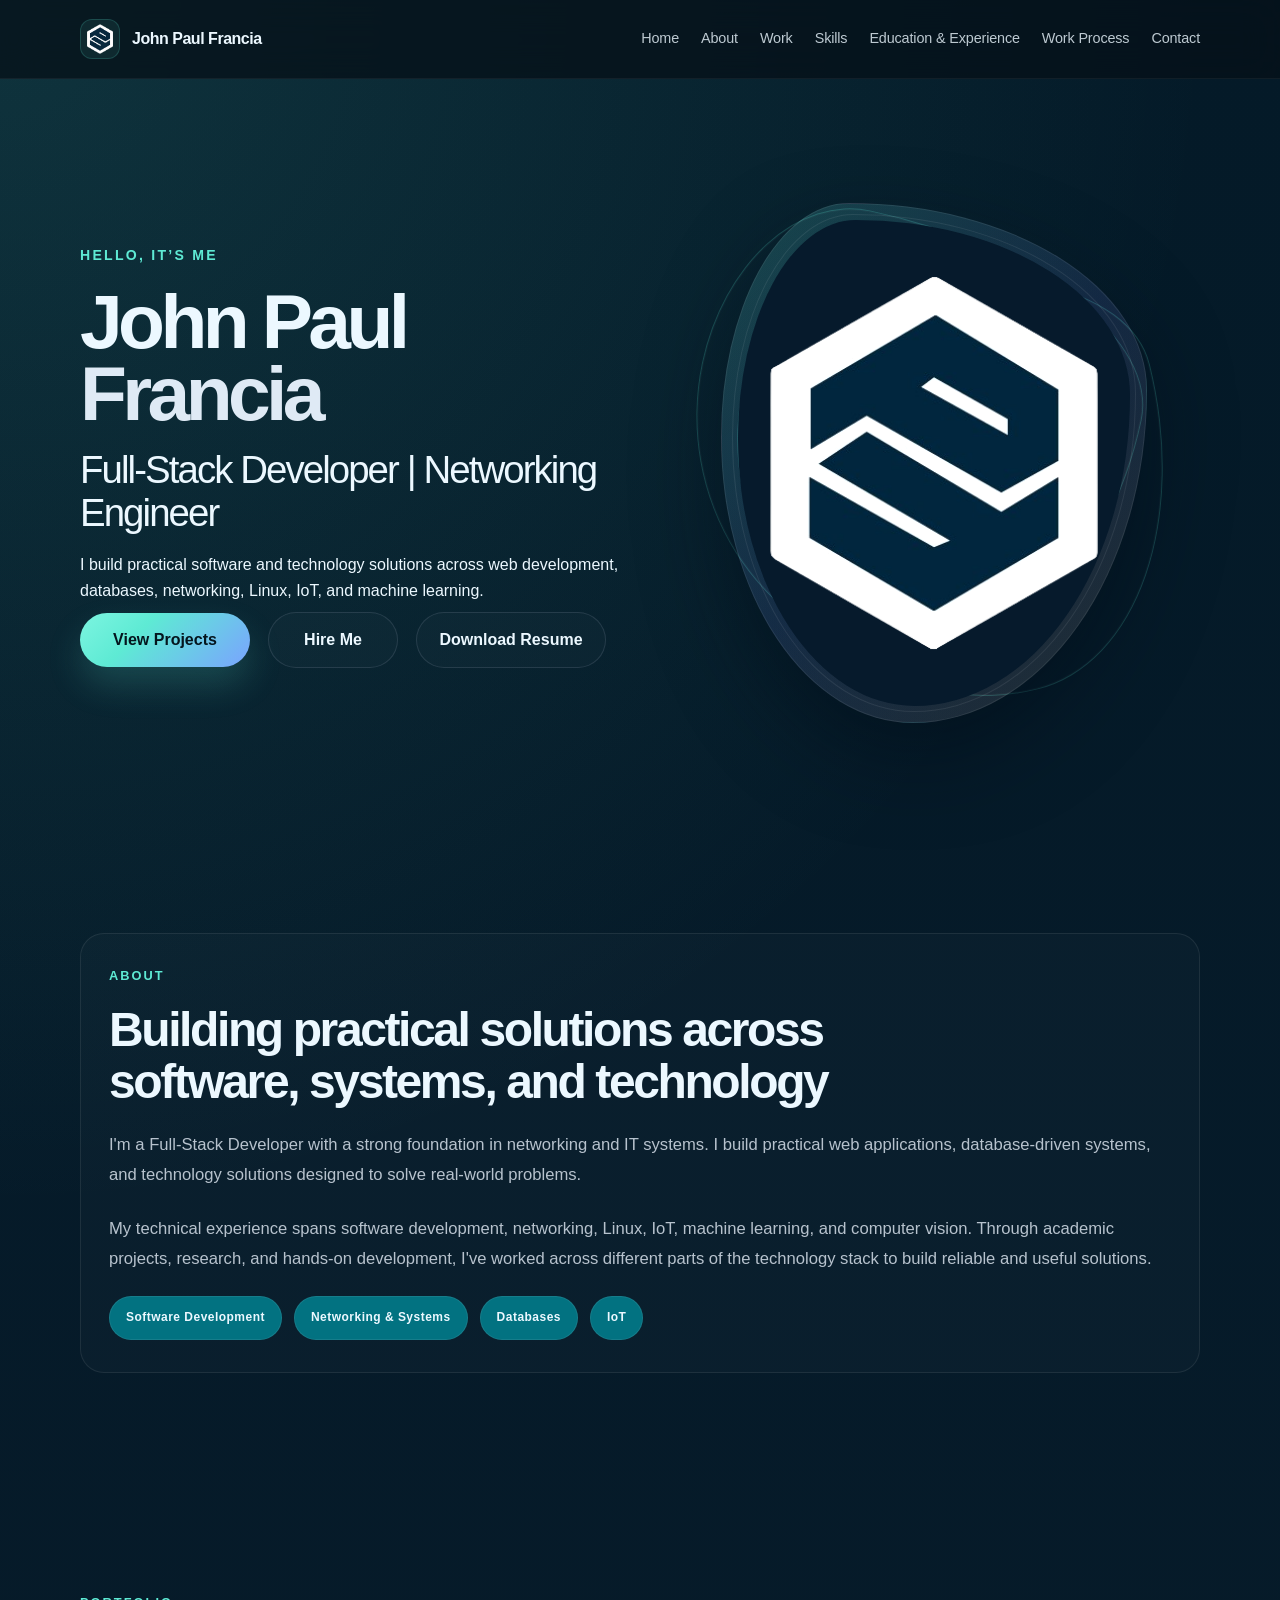
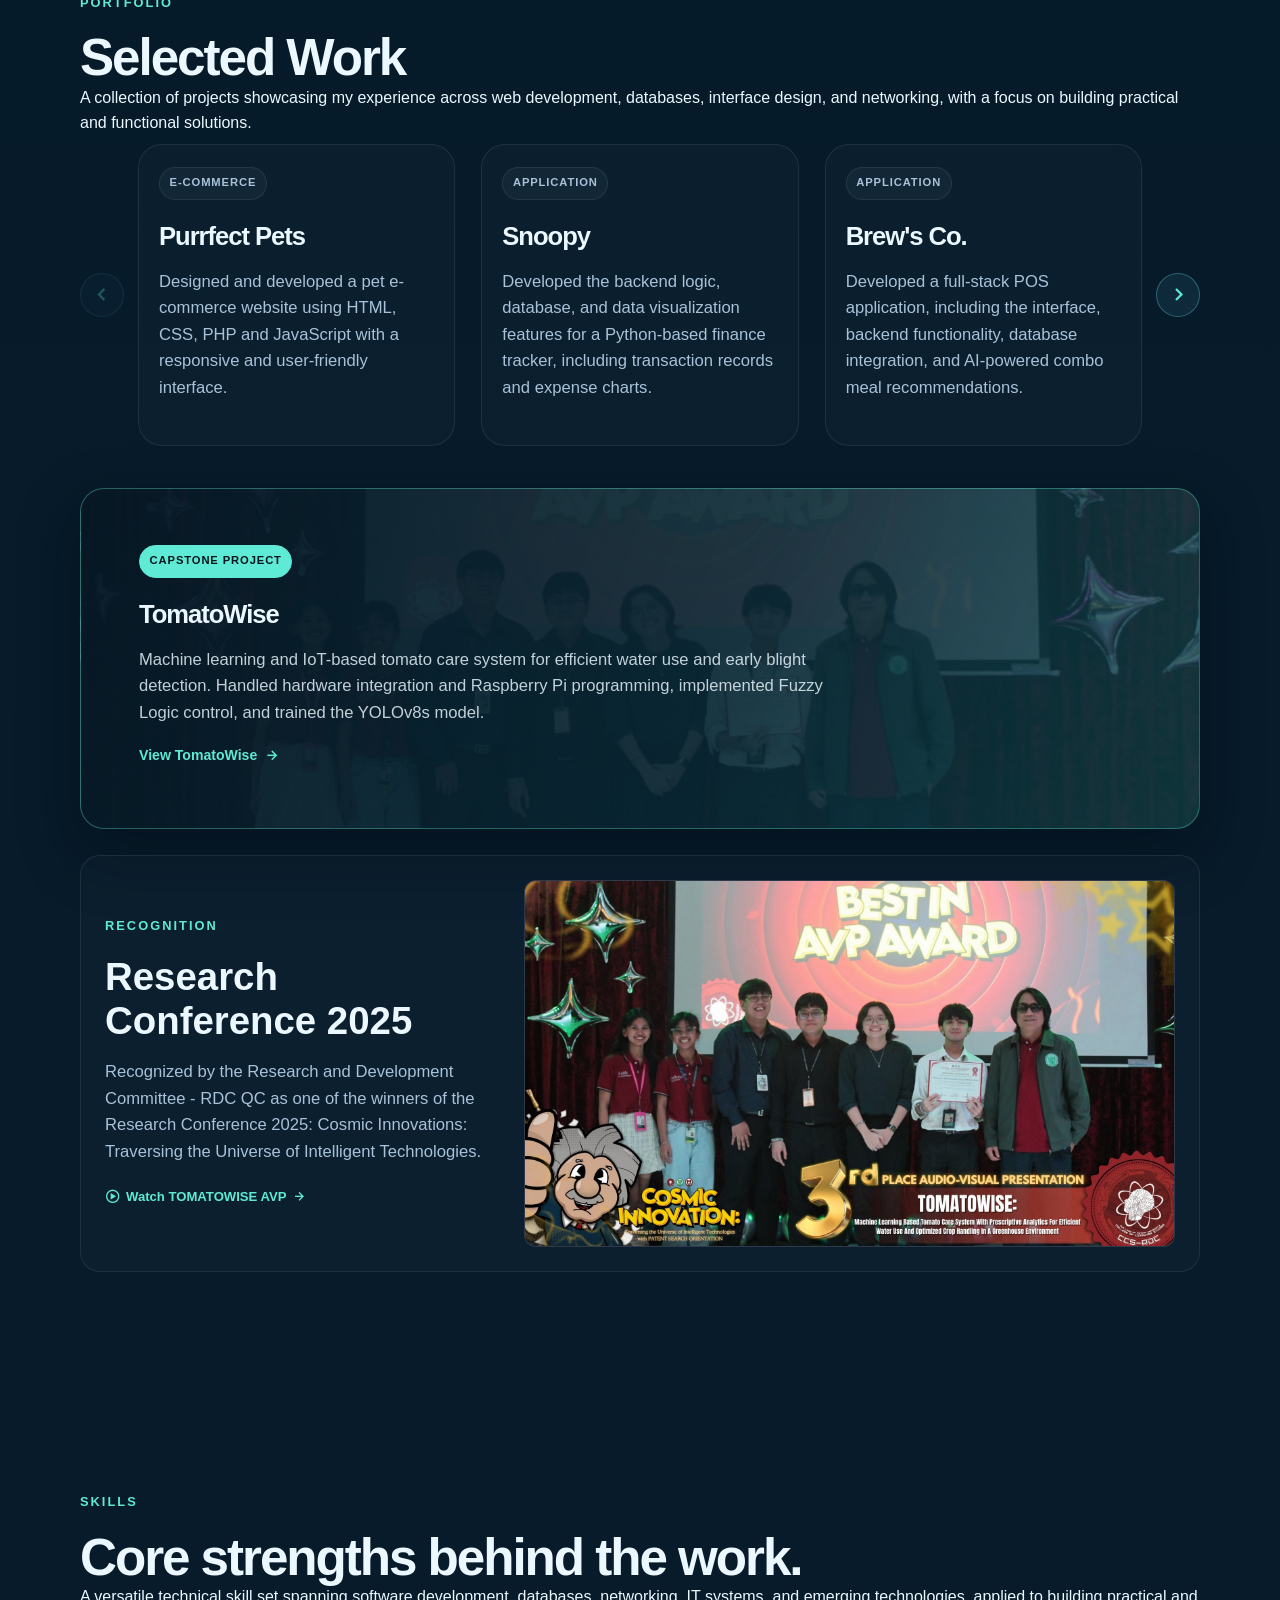
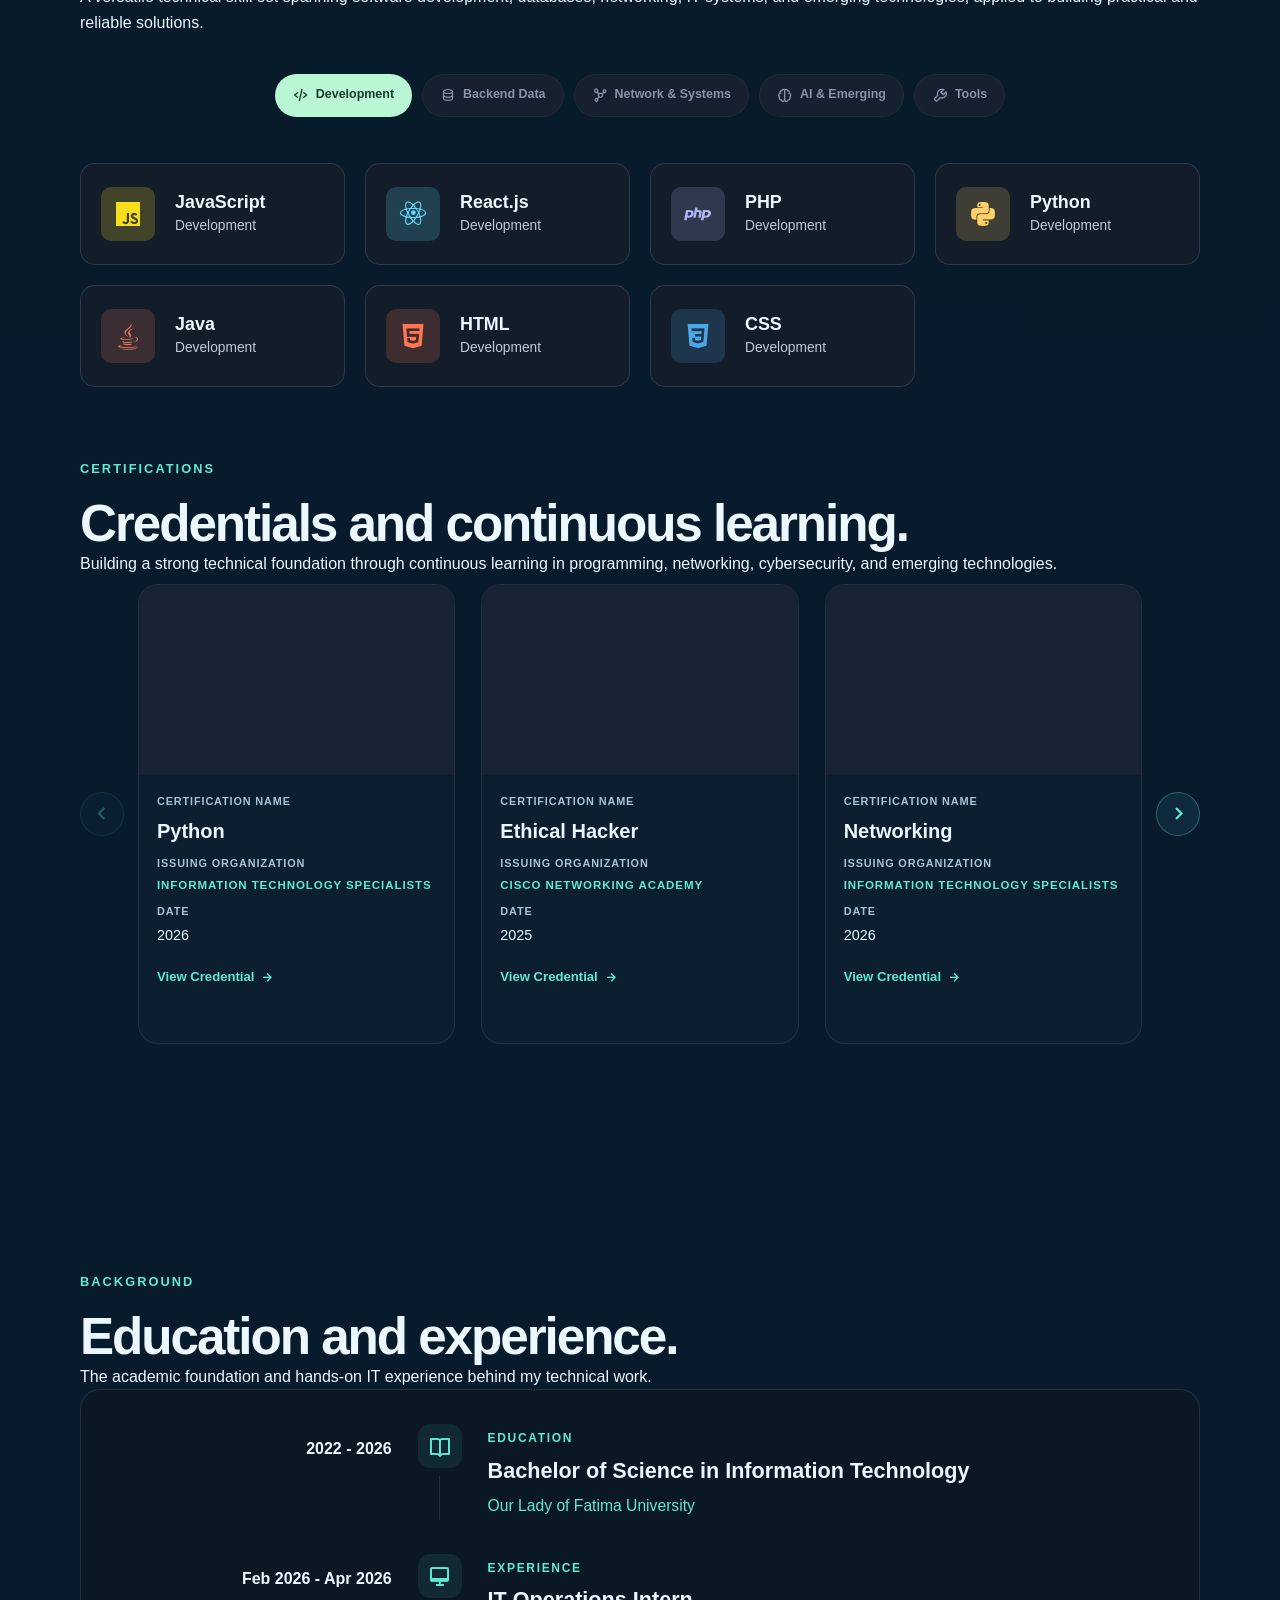
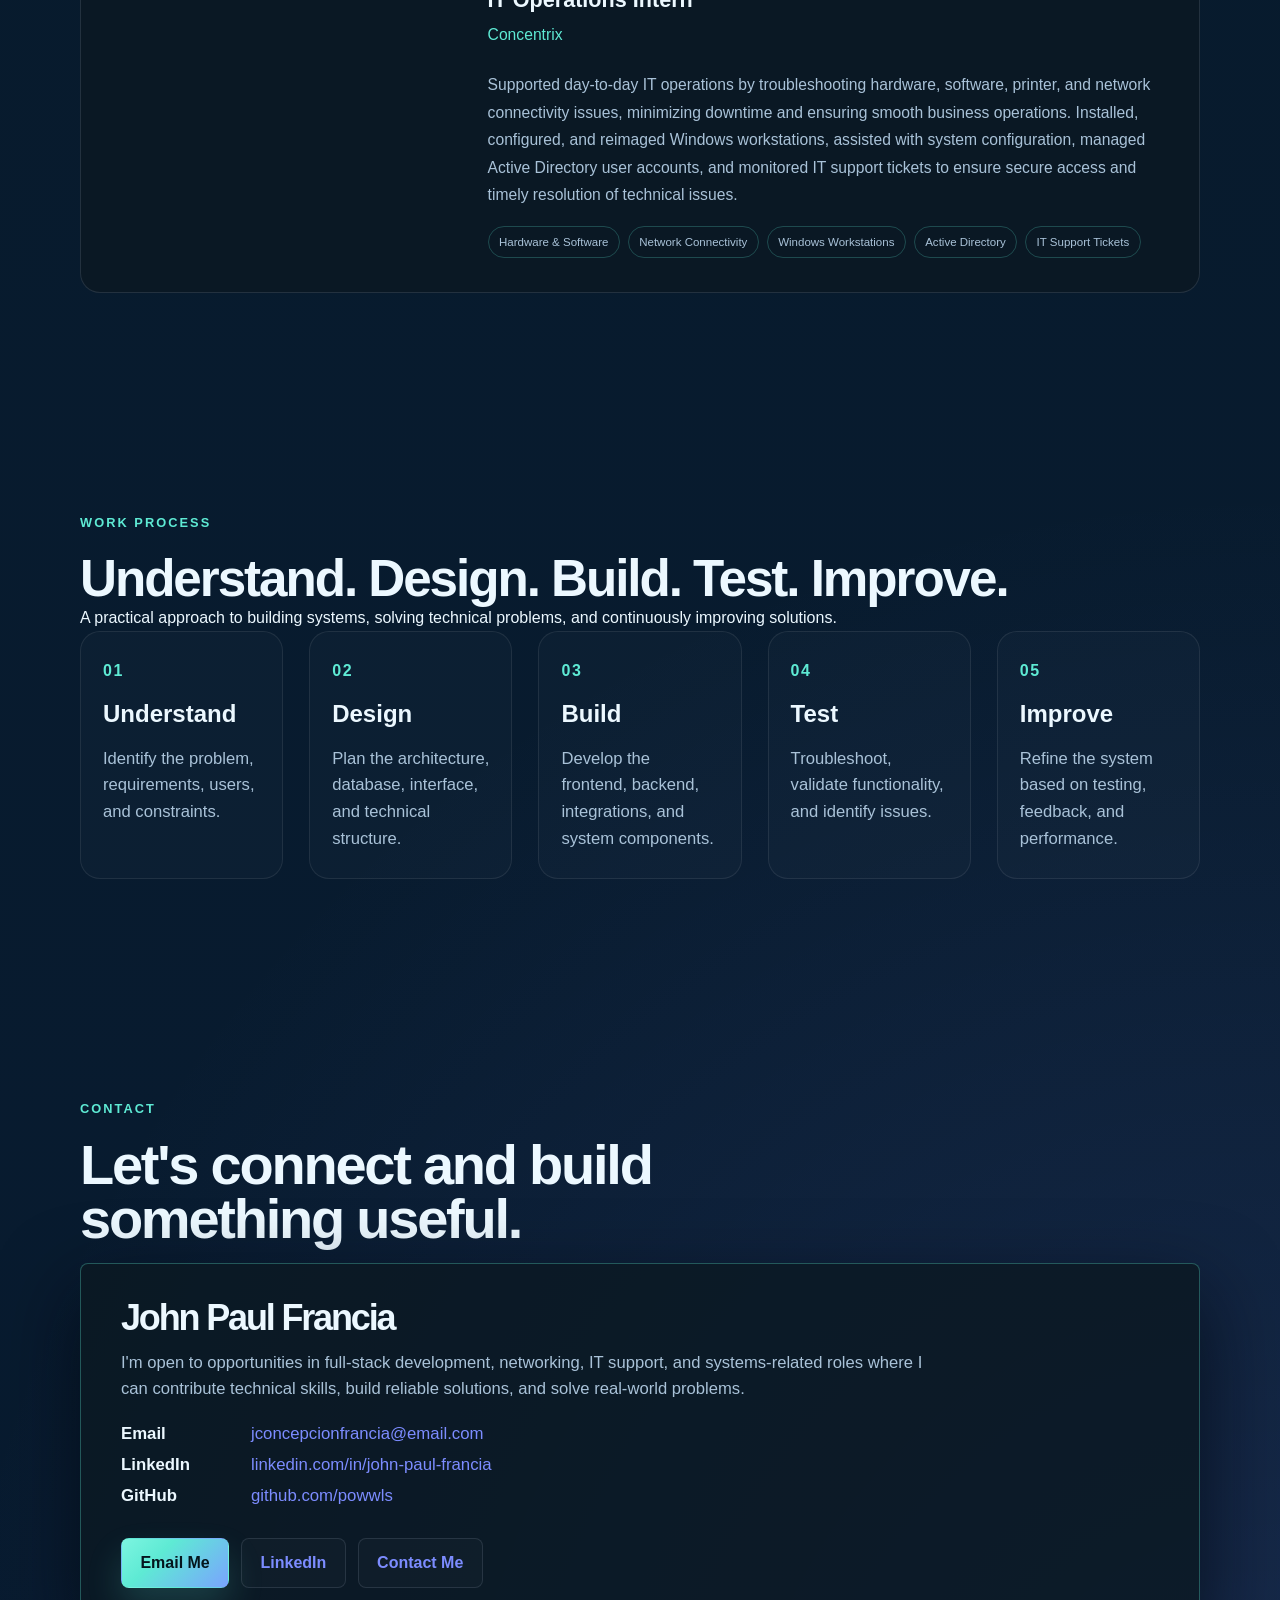
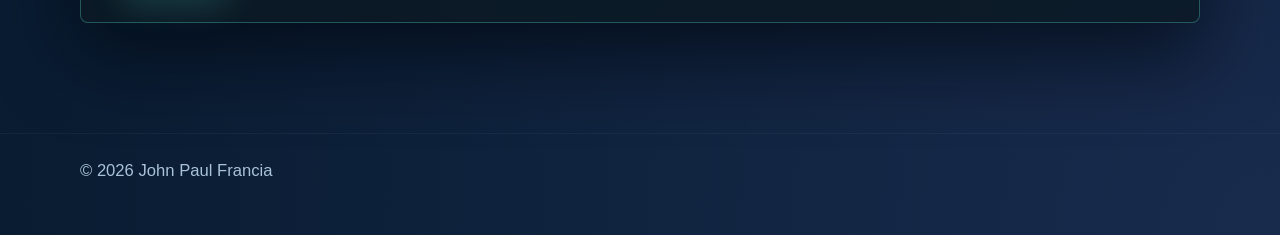
==== index.html @ b1932130 "change" ====
<!DOCTYPE html>
<html lang="en">
  <head>
    <meta charset="UTF-8" />
    <meta name="viewport" content="width=device-width, initial-scale=1.0" />
    <meta name="Author" content="John Paul Francia">
    <link rel="preconnect" href="https://fonts.googleapis.com" />
    <link rel="preconnect" href="https://fonts.gstatic.com" crossorigin />
    <link rel="preconnect" href="https://unpkg.com" />
    <link rel="website icon" type="png" size="1000x500"
        href="images/logo.png">
    <link rel="stylesheet" href="https://unpkg.com/boxicons@latest/css/boxicons.min.css" media="print" onload="this.media='all'">
    <title>John Paul Francia | Portfolio</title>
    <link rel="stylesheet" href="style.css" />
  </head>

  <body>

    <!-- Site header and navigation links -->
    <header class="site-header">
      <div class="container nav-wrap">
        <a href="#home" class="brand" aria-label="John Paul Francia home">
          <span class="brand-mark" aria-hidden="true">
            <img src="images/logo.png" alt="John Paul Francia logo" />
          </span>
          <span>John Paul Francia</span>
        </a>

        <button class="nav-toggle" type="button" aria-expanded="false" aria-controls="main-nav" aria-label="Open navigation">
          <i class="bx bx-menu" aria-hidden="true"></i>
        </button>

        <nav id="main-nav" class="main-nav" aria-label="Main navigation">
          <a href="#home">Home</a>
          <a href="#about">About</a>
          <a href="#work">Work</a>
          <a href="#skills">Skills</a>
          <a href="#background">Education & Experience</a>
          <a href="#process">Work Process</a>
          <a href="#contact">Contact</a>
        </nav>
      </div>
    </header>

    <main>
      <!-- Home / hero section -->
      <section id="home" class="hero section">
        <div class="container hero-grid">
          <div class="hero-copy">
            <p class="eyebrow">Hello, It’s Me</p>
            <h1>
              <span class="highlight-text">John Paul</span>
              <span class="highlight-block">Francia</span>
            </h1>
            <p class="title-line">
              Full-Stack Developer | Networking Engineer
            </p>
            <span>I build practical software and technology solutions across web development, databases, networking, Linux, IoT, and machine learning.</span>

            <div class="hero-actions">
              <a href="#work" class="button primary">View Projects</a>
              <a href="#contact" class="button secondary">Hire Me</a>
              <a href="John-Paul-Francia-Resume.pdf" class="button secondary" download>Download Resume</a>
            </div>

          </div>

          <div class="hero-visual">
            <div class="profile-stage" aria-label="Profile image">
              <div class="profile-orbit orbit-one"></div>
              <div class="profile-orbit orbit-two"></div>

              <div class="profile-shell">
                <div class="profile-image-wrap">
                  <picture>
                    <source media="(max-width: 767px)" srcset="images/logo.png" />
                    <img src="images/profile.webp" alt="John Paul Francia portrait" width="900" height="900" fetchpriority="high" />
                  </picture>
                </div>
              </div>

            </div>
          </div>
        </div>
      </section>

      <!-- About me and technical focus -->
      <section id="about" class="section about">
        <div class="container about-simple reveal">
          <div class="about-intro">
            <p class="section-label">About</p>
            <h2>Building practical solutions across software, systems, and technology</h2>
          </div>

          <div class="about-content">
            <p>
              I'm a Full-Stack Developer with a strong foundation in networking and IT systems. I build practical web applications, 
              database-driven systems, and technology solutions designed to solve real-world problems.
            </p>
            <span>
              My technical experience spans software development, networking, Linux, IoT, machine learning, and computer vision. 
              Through academic projects, research, and hands-on development, I've worked across different parts of the technology 
              stack to build reliable and useful solutions.
            </span>
          </div>

          <div class="about-tags" aria-label="Skills">
            <span>Software Development</span>
            <span>Networking & Systems</span>
            <span>Databases</span>
            <span>IoT</span>
          </div>
        </div>
      </section>

      <!-- Portfolio projects section -->
      <section id="work" class="section work">
        <div class="container">
          <div class="section-heading reveal">
            <p class="section-label">Portfolio</p>
            <h2>Selected Work</h2>
            <span>A collection of projects showcasing my experience across web development, databases, interface design, and networking, with a focus on building practical and functional solutions.</span>
          </div>

          <div class="project-carousel" aria-label="Selected projects carousel">
            <button class="carousel-button carousel-prev" type="button" aria-label="Show previous projects">
              <i class="bx bx-chevron-left" aria-hidden="true"></i>
            </button>

            <!-- Portfolio project cards -->
            <div class="project-carousel-viewport">
              <div class="project-grid">
                <a class="project-card purrfect-card reveal" href="purrfect-pets.html">
              <div class="project-info">
                <div class="tag-row">
                  <span>E-Commerce</span>
                </div>
                <h3>Purrfect Pets</h3>
                <p>Designed and developed a pet e-commerce website using HTML, CSS, PHP and JavaScript 
                  with a responsive and user-friendly interface.</p>
              </div>
              </a>

              <a class="project-card snoopy-card reveal" href="snoopy.html">
              <div class="project-info">
                <div class="tag-row">
                  <span>Application</span>
                </div>
                <h3>Snoopy</h3>
                <p>Developed the backend logic, database, and data visualization features for a 
                  Python-based finance tracker, including transaction records and expense charts.</p>
              </div>
              </a>

              <a class="project-card brew-card reveal" href="brews-co.html">
              <div class="project-info">
                <div class="tag-row">
                  <span>Application</span>
                </div>
                <h3>Brew's Co.</h3>
                <p>Developed a full-stack POS application, including the interface, backend functionality, database integration, 
                  and AI-powered combo meal recommendations.</p>
              </div>
                </a>

              <a class="project-card cuppa-card reveal" href="cuppa-cue.html">
              <div class="project-info">
                <div class="tag-row">
                  <span>UI/UX Design</span>
                </div>
                <h3>Cuppa Cue Coffee Shop</h3>
                <p>Designed a mobile coffee ordering UI/UX focused on intuitive navigation and a seamless ordering experience.</p>
              </div>
                </a>
              </div>
            </div>


            <button class="carousel-button carousel-next" type="button" aria-label="Show next projects">
              <i class="bx bx-chevron-right" aria-hidden="true"></i>
            </button>
          </div>

          <a class="project-card capstone-card featured-project reveal" href="tomatowise.html">
            <div class="project-info">
              <div class="tag-row">
                <span>Capstone Project</span>
              </div>
              <h3>TomatoWise</h3>
              <p>Machine learning and IoT-based tomato care system for efficient water use and early blight detection. Handled hardware integration and Raspberry Pi programming, implemented Fuzzy Logic control, and trained the YOLOv8s model.</p>
              <span class="project-link">View TomatoWise <i class="bx bx-right-arrow-alt" aria-hidden="true"></i></span>
            </div>
          </a>

          <article class="award-showcase reveal">
            <div class="award-copy">
              <p class="section-label">Recognition</p>
              <h3>Research Conference 2025</h3>
              <p>Recognized by the Research and Development Committee - RDC QC as one of the winners of the Research Conference 2025: Cosmic Innovations: Traversing the Universe of Intelligent Technologies.</p>
              <!-- <div class="award-members">
                <strong>Members</strong>
                <div class="award-member-grid">
                  <span>Bernante, Sydney Chill G.</span>
                  <span>Cabintoy, Angelo N.</span>
                  <span>Francia, John Paul C.</span>
                  <span>Villaflor, Mark Lourence C.</span>
                </div>
              </div> -->
              <a class="credential-link award-video-button" href="https://www.youtube.com/watch?v=F-2sw2n47XM" target="_blank" rel="noreferrer">
                <i class="bx bx-play-circle" aria-hidden="true"></i>
                Watch TOMATOWISE AVP
                <i class="bx bx-right-arrow-alt" aria-hidden="true"></i>
              </a>
            </div>
            <button class="award-image-wrap" type="button" data-award-image="images/Award.jpg" aria-label="Open TOMATOWISE recognition image">
              <img src="images/Award.jpg" alt="RDC-QC Research Conference 2025 recognition for TOMATOWISE" width="1200" height="800" loading="lazy" decoding="async" />
            </button>
          </article>

        </div>
      </section>

      <!-- Skills and certifications section -->
      <section id="skills" class="section skills">
        <div class="container">
          <div class="section-heading reveal">
            <p class="section-label">Skills</p>
            <h2>Core strengths behind the work.</h2>
            <span>A versatile technical skill set spanning software development, databases, networking, IT systems, and emerging technologies, applied to building practical and reliable solutions.</span>
          </div>

          <div class="skills-filter" role="group" aria-label="Filter skills by category">
            <button class="skills-filter-button is-active" type="button" data-skill-filter="development"><i class="bx bx-code-alt" aria-hidden="true"></i>Development</button>
            <button class="skills-filter-button" type="button" data-skill-filter="backend"><i class="bx bx-data" aria-hidden="true"></i>Backend Data</button>
            <button class="skills-filter-button" type="button" data-skill-filter="networking"><i class="bx bx-network-chart" aria-hidden="true"></i>Network & Systems</button>
            <button class="skills-filter-button" type="button" data-skill-filter="ai"><i class="bx bx-brain" aria-hidden="true"></i>AI & Emerging</button>
            <button class="skills-filter-button" type="button" data-skill-filter="tools"><i class="bx bx-wrench" aria-hidden="true"></i>Tools</button>
          </div>

          <div class="skills-card-grid" aria-label="Technical skills">
            <article class="technology-card reveal" data-skill-category="development"><div class="technology-icon js-icon"><i class="bx bxl-javascript" aria-hidden="true"></i></div><div><h3>JavaScript</h3><p>Development</p></div></article>
            <article class="technology-card reveal" data-skill-category="development"><div class="technology-icon react-icon"><i class="bx bxl-react" aria-hidden="true"></i></div><div><h3>React.js</h3><p>Development</p></div></article>
            <article class="technology-card reveal" data-skill-category="development"><div class="technology-icon php-icon"><i class="bx bxl-php" aria-hidden="true"></i></div><div><h3>PHP</h3><p>Development</p></div></article>
            <article class="technology-card reveal" data-skill-category="development"><div class="technology-icon python-icon"><i class="bx bxl-python" aria-hidden="true"></i></div><div><h3>Python</h3><p>Development</p></div></article>
            <article class="technology-card reveal" data-skill-category="development"><div class="technology-icon java-icon"><i class="bx bxl-java" aria-hidden="true"></i></div><div><h3>Java</h3><p>Development</p></div></article>
            <article class="technology-card reveal" data-skill-category="development"><div class="technology-icon html-icon"><i class="bx bxl-html5" aria-hidden="true"></i></div><div><h3>HTML</h3><p>Development</p></div></article>
            <article class="technology-card reveal" data-skill-category="development"><div class="technology-icon css-icon"><i class="bx bxl-css3" aria-hidden="true"></i></div><div><h3>CSS</h3><p>Development</p></div></article>
            <article class="technology-card reveal" data-skill-category="backend"><div class="technology-icon database-icon"><i class="bx bx-data" aria-hidden="true"></i></div><div><h3>MySQL</h3><p>Backend & Databases</p></div></article>
            <article class="technology-card reveal" data-skill-category="backend"><div class="technology-icon postgres-icon"><i class="bx bxl-postgresql" aria-hidden="true"></i></div><div><h3>PostgreSQL</h3><p>Backend & Databases</p></div></article>
            <article class="technology-card reveal" data-skill-category="networking"><div class="technology-icon linux-icon"><i class="bx bxl-tux" aria-hidden="true"></i></div><div><h3>Linux</h3><p>Network &Systems</p></div></article>
            <article class="technology-card reveal" data-skill-category="networking"><div class="technology-icon network-icon"><i class="bx bx-network-chart" aria-hidden="true"></i></div><div><h3>Networking</h3><p>Network & Systems</p></div></article>
            <article class="technology-card reveal" data-skill-category="networking"><div class="technology-icon security-icon"><i class="bx bx-shield-quarter" aria-hidden="true"></i></div><div><h3>Cybersecurity</h3><p>Network & Systems</p></div></article>
            <article class="technology-card reveal" data-skill-category="ai"><div class="technology-icon ai-icon"><i class="bx bx-brain" aria-hidden="true"></i></div><div><h3>API Integration</h3><p>AI & Emerging</p></div></article>
            <article class="technology-card reveal" data-skill-category="ai"><div class="technology-icon iot-icon"><i class="bx bx-chip" aria-hidden="true"></i></div><div><h3>IoT & Smart Systems</h3><p>AI & Emerging</p></div></article>
            <article class="technology-card reveal" data-skill-category="ai"><div class="technology-icon bot-icon"><i class="bx bx-bot" aria-hidden="true"></i></div><div><h3>AI Model Training</h3><p>AI & Emerging</p></div></article>
            <article class="technology-card reveal" data-skill-category="ai"><div class="technology-icon bot-icon"><i class="bx bx-scan" aria-hidden="true"></i></div><div><h3>Computer Vision</h3><p>AI & Emerging</p></div></article>
            <article class="technology-card reveal" data-skill-category="tools"><div class="technology-icon git-icon"><i class="bx bxl-git" aria-hidden="true"></i></div><div><h3>Git</h3><p>Tools</p></div></article>
                <article class="technology-card reveal" data-skill-category="tools"><div class="technology-icon github-icon"><i class="bx bxl-github" aria-hidden="true"></i></div><div><h3>GitHub</h3><p>Tools</p></div></article>
          </div>

          <!-- Certification cards and certificate images -->
          <div class="section-heading certification-heading reveal">
            <p class="section-label">Certifications</p>
            <h2>Credentials and continuous learning.</h2>
            <span>Building a strong technical foundation through continuous learning in programming, networking, cybersecurity, and emerging technologies.</span>
          </div>

          <div class="certifications-carousel" aria-label="Certifications carousel">
            <button class="carousel-button carousel-prev" type="button" aria-label="Show previous certifications">
              <i class="bx bx-chevron-left" aria-hidden="true"></i>
            </button>

            <div class="certifications-carousel-viewport">
              <div class="certifications-grid">
                <article class="certification-card reveal" role="button" tabindex="0" data-certificate="images/ITS - Python.png" data-certificate-title="ITS - Python">
                  <div class="certification-image certification-image-one" role="img" aria-label="ITS Python certificate"></div>
                  <div class="certification-info">
                    <span class="certification-label">Certification Name</span>
                    <h3>Python</h3>
                    <span class="certification-label">Issuing Organization</span>
                    <p class="certification-issuer">Information Technology Specialists</p>
                    <span class="certification-label">Date</span>
                    <p class="certification-date">2026</p>
                    <a class="credential-link" href="https://www.credly.com/badges/62ed7729-f7c3-4bcf-9d8d-546386ec7905/public_url" target="_blank" rel="noreferrer">View Credential <i class="bx bx-right-arrow-alt" aria-hidden="true"></i></a>
                  </div>
                </article>

                <article class="certification-card reveal" role="button" tabindex="0" data-certificate="images/Ethical Hacker.png" data-certificate-title="Ethical Hacker">
                  <div class="certification-image certification-image-two" role="img" aria-label="Ethical Hacker certificate"></div>
                  <div class="certification-info">
                    <span class="certification-label">Certification Name</span>
                    <h3>Ethical Hacker</h3>
                    <span class="certification-label">Issuing Organization</span>
                    <p class="certification-issuer">Cisco Networking Academy</p>
                    <span class="certification-label">Date</span>
                    <p class="certification-date">2025</p>
                    <a class="credential-link" href="https://www.credly.com/badges/3eca46f2-25e0-4d66-89bc-5362cf95aa09/public_url" target="_blank" rel="noreferrer">View Credential <i class="bx bx-right-arrow-alt" aria-hidden="true"></i></a>
                  </div>
                </article>

                <article class="certification-card reveal" role="button" tabindex="0" data-certificate="images/ITS - Networking.png" data-certificate-title="ITS - Networking">
                  <div class="certification-image certification-image-three" role="img" aria-label="ITS Networking certificate"></div>
                  <div class="certification-info">
                    <span class="certification-label">Certification Name</span>
                    <h3>Networking</h3>
                    <span class="certification-label">Issuing Organization</span>
                    <p class="certification-issuer">Information Technology Specialists</p>
                    <span class="certification-label">Date</span>
                    <p class="certification-date">2026</p>
                    <a class="credential-link" href="https://www.credly.com/badges/3396e350-3a7b-4a5d-b7a4-3d7c5d68d548/public_url" target="_blank" rel="noreferrer">View Credential <i class="bx bx-right-arrow-alt" aria-hidden="true"></i></a>
                  </div>
                </article>

                <article class="certification-card reveal" role="button" tabindex="0" data-certificate="images/CCNA- Switching Routing and Wireless Essentials.png" data-certificate-title="CCNA - Switching, Routing and Wireless Essentials">
                  <div class="certification-image certification-image-four" role="img" aria-label="CCNA Switching Routing and Wireless Essentials certificate"></div>
                  <div class="certification-info">
                    <span class="certification-label">Certification Name</span>
                    <h3>CCNA: Switching, Routing and Wireless Essentials</h3>
                    <span class="certification-label">Issuing Organization</span>
                    <p class="certification-issuer">Cisco Networking Academy</p>
                    <span class="certification-label">Date</span>
                    <p class="certification-date">2025</p>
                    <a class="credential-link" href="https://www.credly.com/badges/27b5c624-2d50-45a4-94fb-5d55448ba0fd/public_url" target="_blank" rel="noreferrer">View Credential <i class="bx bx-right-arrow-alt" aria-hidden="true"></i></a>
                  </div>
                </article>
              </div>
            </div>

            <button class="carousel-button carousel-next" type="button" aria-label="Show next certifications">
              <i class="bx bx-chevron-right" aria-hidden="true"></i>
            </button>
          </div>
        </div>
      </section>

      <!-- Education and experience section -->
      <section id="background" class="section background">
        <div class="container">
          <div class="section-heading reveal">
            <p class="section-label">Background</p>
            <h2>Education and experience.</h2>
            <span>The academic foundation and hands-on IT experience behind my technical work.</span>
          </div>

          <div class="background-card reveal">
            <div class="background-timeline">
              <article class="background-entry">
                <p class="background-date">2022 - 2026</p>
                <div class="background-marker" aria-hidden="true">
                  <span class="background-icon"><i class="bx bx-book-open"></i></span>
                </div>
                <div class="background-content">
                  <span class="background-label">Education</span>
                  <h3>Bachelor of Science in Information Technology</h3>
                  <p class="background-organization">Our Lady of Fatima University</p>
                </div>
              </article>

              <article class="background-entry">
                <p class="background-date">Feb 2026 - Apr 2026</p>
                <div class="background-marker" aria-hidden="true">
                  <span class="background-icon"><i class="bx bx-desktop"></i></span>
                </div>
                <div class="background-content">
                  <span class="background-label">Experience</span>
                  <h3>IT Operations Intern</h3>
                  <p class="background-organization">Concentrix</p>
                  <p class="background-description">Supported day-to-day IT operations by troubleshooting hardware, software, printer, and network connectivity issues, minimizing downtime and ensuring smooth business operations. Installed, configured, and reimaged Windows workstations, assisted with system configuration, managed Active Directory user accounts, and monitored IT support tickets to ensure secure access and timely resolution of technical issues.</p>
                  <div class="background-tags" aria-label="IT operations responsibilities">
                    <span>Hardware & Software</span>
                    <span>Network Connectivity</span>
                    <span>Windows Workstations</span>
                    <span>Active Directory</span>
                    <span>IT Support Tickets</span>
                  </div>
                </div>
              </article>
            </div>
          </div>
        </div>
      </section>

      <!-- Work process section -->
      <section id="process" class="section process">
        <div class="container">
          <div class="section-heading reveal">
            <p class="section-label">Work Process</p>
            <h2>Understand. Design. Build. Test. Improve.</h2>
            <span>A practical approach to building systems, solving technical problems, and continuously improving solutions.</span>
          </div>

          <div class="process-grid">
            <div class="process-card reveal">
              <span class="process-number">01</span>
              <h3>Understand</h3>
              <p>Identify the problem, requirements, users, and constraints.</p>
            </div>

            <div class="process-card reveal">
              <span class="process-number">02</span>
              <h3>Design</h3>
              <p>Plan the architecture, database, interface, and technical structure.</p>
            </div>

            <div class="process-card reveal">
              <span class="process-number">03</span>
              <h3>Build</h3>
              <p>Develop the frontend, backend, integrations, and system components.</p>
            </div>

            <div class="process-card reveal">
              <span class="process-number">04</span>
              <h3>Test</h3>
              <p>Troubleshoot, validate functionality, and identify issues.</p>
            </div>

            <div class="process-card reveal">
              <span class="process-number">05</span>
              <h3>Improve</h3>
              <p>Refine the system based on testing, feedback, and performance.</p>
            </div>
          </div>
        </div>
      </section>

      <!-- Testimonial section
      <section class="section testimonial">
        <div class="container">
          <div class="quote-box reveal">
            <p>
              “John combines creativity with technical discipline, making every interaction feel intentional and polished.”
            </p>
            <div class="quote-author">
              <span class="quote-dot"></span>
              <div>
                <strong>Creative Direction</strong>

                <small>Portfolio feedback</small>
              </div>
            </div>
          </div>
        </div>
      </section> -->

      <!-- Contact section -->
      <section id="contact" class="section contact">
        <div class="container contact-wrap reveal">
          <div class="contact-heading">
            <p class="section-label">Contact</p>
            <h2>Let's connect and build something useful.</h2>
          </div>

          <div class="contact-panel">
            <div class="contact-intro">
              <h1>John Paul Francia</h1>
              <p>
                I'm open to opportunities in full-stack development, networking, IT support, and systems-related roles where I can contribute technical skills, build reliable solutions, and solve real-world problems.
              </p>
            </div>

            <div class="contact-details" aria-label="Contact details">
              <div class="contact-detail">
                <strong>Email</strong>
                <a href="mailto:jconcepcionfrancia@email.com">jconcepcionfrancia@email.com</a>
              </div>
              <div class="contact-detail">
                <strong>LinkedIn</strong>
                <a href="https://www.linkedin.com/in/john-paul-francia-27b53539a/" target="_blank" rel="noreferrer">linkedin.com/in/john-paul-francia</a>
              </div>
              <div class="contact-detail">
                <strong>GitHub</strong>
                <a href="https://github.com/powwls" target="_blank" rel="noreferrer">github.com/powwls</a>
              </div>
            </div>

            <div class="contact-actions">
              <a class="contact-button primary" href="mailto:jconcepcionfrancia@email.com">Email Me</a>
              <a class="contact-button" href="https://www.linkedin.com/in/john-paul-francia-27b53539a/" target="_blank" rel="noreferrer">LinkedIn</a>
              <a class="contact-button" href="mailto:jconcepcionfrancia@email.com">Contact Me</a>
            </div>
          </div>
        </div>
      </section>
    </main>

    <!-- Purrfect Pets project modal -->
    <div class="project-modal" id="purrfect-modal" role="dialog" aria-modal="true" aria-labelledby="purrfect-modal-title" hidden>
      <div class="project-modal-backdrop" data-close-purrfect-modal></div>
      <div class="project-modal-content purrfect-modal-content">
        <button class="modal-close" type="button" aria-label="Close Purrfect Pets photos" data-close-purrfect-modal>
          <i class="bx bx-x" aria-hidden="true"></i>
        </button>
        <p class="section-label">E-Commerce</p>
        <h2 id="purrfect-modal-title">Purrfect Pets</h2>
        <p class="modal-description">An e-commerce website for browsing pet products and managing online purchases.</p>
        <div class="project-gallery purrfect-gallery" aria-label="Purrfect Pets project images carousel">
          <button class="gallery-control purrfect-gallery-prev" type="button" aria-label="Show previous Purrfect Pets image"><i class="bx bx-chevron-left" aria-hidden="true"></i></button>
          <div class="project-gallery-viewport"><div class="project-gallery-track purrfect-gallery-track">
            <img class="project-gallery-image" src="purrfectpets/one.png" alt="Purrfect Pets project image one" data-image="purrfectpets/one.png" data-image-title="Purrfect Pets project image one" loading="lazy" decoding="async" tabindex="0" role="button" />
            <img class="project-gallery-image" src="purrfectpets/two.png" alt="Purrfect Pets project image two" data-image="purrfectpets/two.png" data-image-title="Purrfect Pets project image two" loading="lazy" decoding="async" tabindex="0" role="button" />
            <img class="project-gallery-image" src="purrfectpets/three.png" alt="Purrfect Pets project image three" data-image="purrfectpets/three.png" data-image-title="Purrfect Pets project image three" loading="lazy" decoding="async" tabindex="0" role="button" />
            <img class="project-gallery-image" src="purrfectpets/four.png" alt="Purrfect Pets project image four" data-image="purrfectpets/four.png" data-image-title="Purrfect Pets project image four" loading="lazy" decoding="async" tabindex="0" role="button" />
          </div></div>
          <button class="gallery-control purrfect-gallery-next" type="button" aria-label="Show next Purrfect Pets image"><i class="bx bx-chevron-right" aria-hidden="true"></i></button>
        </div>
      </div>
    </div>

    <!-- Snoopy project modal -->
    <div class="project-modal" id="snoopy-modal" role="dialog" aria-modal="true" aria-labelledby="snoopy-modal-title" hidden>
      <div class="project-modal-backdrop" data-close-snoopy-modal></div>
      <div class="project-modal-content snoopy-modal-content">
        <button class="modal-close" type="button" aria-label="Close Snoopy photos" data-close-snoopy-modal>
          <i class="bx bx-x" aria-hidden="true"></i>
        </button>
        <p class="section-label">Finance Tracker</p>
        <h2 id="snoopy-modal-title">Snoopy</h2>
        <p class="modal-description">A Python-based finance tracker with transaction records, backend logic, and expense charts.</p>
        <div class="project-gallery snoopy-gallery" aria-label="Snoopy project images carousel">
          <button class="gallery-control snoopy-gallery-prev" type="button" aria-label="Show previous Snoopy image"><i class="bx bx-chevron-left" aria-hidden="true"></i></button>
          <div class="project-gallery-viewport"><div class="project-gallery-track snoopy-gallery-track">
            <img class="project-gallery-image" src="snoopy/one.png" alt="Snoopy project image one" data-image="snoopy/one.png" data-image-title="Snoopy project image one" loading="lazy" decoding="async" tabindex="0" role="button" />
            <img class="project-gallery-image" src="snoopy/two.png" alt="Snoopy project image two" data-image="snoopy/two.png" data-image-title="Snoopy project image two" loading="lazy" decoding="async" tabindex="0" role="button" />
            <img class="project-gallery-image" src="snoopy/three.png" alt="Snoopy project image three" data-image="snoopy/three.png" data-image-title="Snoopy project image three" loading="lazy" decoding="async" tabindex="0" role="button" />
            <img class="project-gallery-image" src="snoopy/four.png" alt="Snoopy project image four" data-image="snoopy/four.png" data-image-title="Snoopy project image four" loading="lazy" decoding="async" tabindex="0" role="button" />
          </div></div>
          <button class="gallery-control snoopy-gallery-next" type="button" aria-label="Show next Snoopy image"><i class="bx bx-chevron-right" aria-hidden="true"></i></button>
        </div>
      </div>
    </div>

    <!-- Capstone project modal -->
    <div class="project-modal" id="capstone-modal" role="dialog" aria-modal="true" aria-labelledby="capstone-modal-title" hidden>
      <div class="project-modal-backdrop" data-close-modal></div>
      <div class="project-modal-content">
        <button class="modal-close" type="button" aria-label="Close project photos" data-close-modal>
          <i class="bx bx-x" aria-hidden="true"></i>
        </button>
        <p class="section-label">Capstone Project</p>
        <h2 id="capstone-modal-title">TOMATOWISE</h2>
        <p class="modal-project-title">Machine Learning-Based Tomato Care System With Prescriptive Analytics for Efficient Water Use and Early Blight Detection in a Greenhouse Environment</p>
        <p class="modal-description">A machine learning-based hardware and software system that supports tomato care through data-driven watering recommendations and early disease detection.</p>

        <div class="capstone-gallery" aria-label="TOMATOWISE project images carousel">
          <button class="gallery-control gallery-prev" type="button" aria-label="Show previous TOMATOWISE image">
            <i class="bx bx-chevron-left" aria-hidden="true"></i>
          </button>
          <div class="gallery-viewport">
            <div class="gallery-track">
              <button class="gallery-image capstone-image-one" type="button" data-image="tomatowise/one.png" data-image-title="TOMATOWISE project image one" aria-label="Open TOMATOWISE image one"></button>
              <button class="gallery-image capstone-image-two" type="button" data-image="tomatowise/two.png" data-image-title="TOMATOWISE project image two" aria-label="Open TOMATOWISE image two"></button>
              <button class="gallery-image capstone-image-three" type="button" data-image="tomatowise/three.png" data-image-title="TOMATOWISE project image three" aria-label="Open TOMATOWISE image three"></button>
              <button class="gallery-image capstone-image-four" type="button" data-image="tomatowise/four.png" data-image-title="TOMATOWISE project image four" aria-label="Open TOMATOWISE image four"></button>
              <button class="gallery-image capstone-image-five" type="button" data-image="tomatowise/five.png" data-image-title="TOMATOWISE project image five" aria-label="Open TOMATOWISE image five"></button>
              <button class="gallery-image capstone-image-six" type="button" data-image="tomatowise/six.png" data-image-title="TOMATOWISE project image six" aria-label="Open TOMATOWISE image six"></button>
              <button class="gallery-image capstone-image-seven" type="button" data-image="tomatowise/seven.png" data-image-title="TOMATOWISE project image seven" aria-label="Open TOMATOWISE image seven"></button>
            </div>
          </div>
          <button class="gallery-control gallery-next" type="button" aria-label="Show next TOMATOWISE image">
            <i class="bx bx-chevron-right" aria-hidden="true"></i>
          </button>
        </div>
      </div>
    </div>

    <!-- Certificate image modal -->
    <div class="project-modal" id="certificate-modal" role="dialog" aria-modal="true" aria-label="Certificate image" hidden>
      <div class="project-modal-backdrop" data-close-certificate-modal></div>
      <div class="project-modal-content certificate-modal-content">
        <button class="modal-close" type="button" aria-label="Close certificate" data-close-certificate-modal>
          <i class="bx bx-x" aria-hidden="true"></i>
        </button>
        <img class="certificate-modal-image" src="" alt="" />
      </div>
    </div>

    <!-- Recognition video modal, to be replaced with a Google Drive link later.
    <div class="project-modal" id="recognition-video-modal" role="dialog" aria-modal="true" aria-labelledby="recognition-video-title" hidden>
      <div class="project-modal-backdrop" data-close-recognition-video></div>
      <div class="project-modal-content recognition-video-modal-content">
        <button class="modal-close" type="button" aria-label="Close TOMATOWISE video" data-close-recognition-video>
          <i class="bx bx-x" aria-hidden="true"></i>
        </button>
        <h2 id="recognition-video-title">TOMATOWISE AVP</h2>
        <video class="recognition-video" controls preload="metadata">
          <source src="videos/TomatoWise_AVP_Final.mp4" type="video/mp4" />
          Your browser does not support the video tag.
        </video>
      </div>
    </div>
    -->

    <!-- Brew's Co. project modal -->
    <div class="project-modal" id="brews-modal" role="dialog" aria-modal="true" aria-labelledby="brews-modal-title" hidden>
      <div class="project-modal-backdrop" data-close-brews-modal></div>
      <div class="project-modal-content brews-modal-content">
        <button class="modal-close" type="button" aria-label="Close Brew's Co. photos" data-close-brews-modal>
          <i class="bx bx-x" aria-hidden="true"></i>
        </button>
        <p class="section-label">Point of Sale</p>
        <h2 id="brews-modal-title">Brew's Co.</h2>
        <p class="modal-description">Java-based point-of-sale system with AI-powered combo meal recommendations.</p>
        <div class="brews-gallery" aria-label="Brew's Co. project images carousel">
          <button class="gallery-control brews-gallery-prev" type="button" aria-label="Show previous Brew's Co. image">
            <i class="bx bx-chevron-left" aria-hidden="true"></i>
          </button>
          <div class="brews-gallery-viewport">
            <div class="brews-gallery-track">
              <img class="brews-gallery-image" src="brew's Co/One.png" alt="Brew's Co. project image one" data-image="brew's Co/One.png" data-image-title="Brew's Co. project image one" loading="lazy" decoding="async" tabindex="0" role="button" />
              <img class="brews-gallery-image" src="brew's Co/two.png" alt="Brew's Co. project image two" data-image="brew's Co/two.png" data-image-title="Brew's Co. project image two" loading="lazy" decoding="async" tabindex="0" role="button" />
              <img class="brews-gallery-image" src="brew's Co/three.png" alt="Brew's Co. project image three" data-image="brew's Co/three.png" data-image-title="Brew's Co. project image three" loading="lazy" decoding="async" tabindex="0" role="button" />
              <img class="brews-gallery-image" src="brew's Co/four.png" alt="Brew's Co. project image four" data-image="brew's Co/four.png" data-image-title="Brew's Co. project image four" loading="lazy" decoding="async" tabindex="0" role="button" />
              <img class="brews-gallery-image" src="brew's Co/five.png" alt="Brew's Co. project image five" data-image="brew's Co/five.png" data-image-title="Brew's Co. project image five" loading="lazy" decoding="async" tabindex="0" role="button" />
              <img class="brews-gallery-image" src="brew's Co/six.png" alt="Brew's Co. project image six" data-image="brew's Co/six.png" data-image-title="Brew's Co. project image six" loading="lazy" decoding="async" tabindex="0" role="button" />
              <img class="brews-gallery-image" src="brew's Co/seven.png" alt="Brew's Co. project image seven" data-image="brew's Co/seven.png" data-image-title="Brew's Co. project image seven" loading="lazy" decoding="async" tabindex="0" role="button" />
              <img class="brews-gallery-image" src="brew's Co/eight.png" alt="Brew's Co. project image eight" data-image="brew's Co/eight.png" data-image-title="Brew's Co. project image eight" loading="lazy" decoding="async" tabindex="0" role="button" />
            </div>
          </div>
          <button class="gallery-control brews-gallery-next" type="button" aria-label="Show next Brew's Co. image">
            <i class="bx bx-chevron-right" aria-hidden="true"></i>
          </button>
        </div>
      </div>
    </div>

    <!-- Cuppa Cue Coffee Shop project modal -->
    <div class="project-modal" id="cuppa-modal" role="dialog" aria-modal="true" aria-labelledby="cuppa-modal-title" hidden>
      <div class="project-modal-backdrop" data-close-cuppa-modal></div>
      <div class="project-modal-content cuppa-modal-content">
        <button class="modal-close" type="button" aria-label="Close Cuppa Cue photos" data-close-cuppa-modal>
          <i class="bx bx-x" aria-hidden="true"></i>
        </button>
        <p class="section-label">Coffee Shop</p>
        <h2 id="cuppa-modal-title">Cuppa Cue Coffee Shop</h2>
        <p class="modal-description">A mobile coffee ordering UI/UX focused on intuitive navigation and a seamless ordering experience.</p>
        <div class="cuppa-gallery" aria-label="Cuppa Cue project images carousel">
          <button class="gallery-control cuppa-gallery-prev" type="button" aria-label="Show previous Cuppa Cue image">
            <i class="bx bx-chevron-left" aria-hidden="true"></i>
          </button>
          <div class="cuppa-gallery-viewport">
            <div class="cuppa-gallery-track">
              <img class="cuppa-gallery-image" src="cuppacue/one.png" alt="Cuppa Cue project image one" data-image="cuppacue/one.png" data-image-title="Cuppa Cue project image one" loading="lazy" decoding="async" tabindex="0" role="button" />
              <img class="cuppa-gallery-image" src="cuppacue/two.png" alt="Cuppa Cue project image two" data-image="cuppacue/two.png" data-image-title="Cuppa Cue project image two" loading="lazy" decoding="async" tabindex="0" role="button" />
              <img class="cuppa-gallery-image" src="cuppacue/three.png" alt="Cuppa Cue project image three" data-image="cuppacue/three.png" data-image-title="Cuppa Cue project image three" loading="lazy" decoding="async" tabindex="0" role="button" />
              <img class="cuppa-gallery-image" src="cuppacue/four.png" alt="Cuppa Cue project image four" data-image="cuppacue/four.png" data-image-title="Cuppa Cue project image four" loading="lazy" decoding="async" tabindex="0" role="button" />
            </div>
          </div>
          <button class="gallery-control cuppa-gallery-next" type="button" aria-label="Show next Cuppa Cue image">
            <i class="bx bx-chevron-right" aria-hidden="true"></i>
          </button>
        </div>
      </div>
    </div>

    

    <!-- Site footer -->
    <footer class="site-footer">
      <div class="container footer-wrap">
        <p>© <span id="year"></span> John Paul Francia</p>
      </div>
    </footer>

    <script src="script.js"></script>
  </body>
</html>
---- style.css ----
/* ==================== Global styles ==================== */
:root {
  --bg: #071b2a;
  --bg-soft: #0d2536;
  --panel: rgba(11, 25, 35, 0.82);
  --panel-strong: #0b1f2d;
  --card: rgba(13, 28, 39, 0.8);
  --text: #ecf8ff;
  --muted: #a9c2d8;
  --line: rgba(148, 163, 184, 0.18);
  --primary: #5eead4;
  --secondary: #7c8cff;
  --accent: #f7c98a;
  --shadow: 0 30px 80px rgba(2, 7, 15, 0.7);
}

* {
    margin: 0;
    padding: 0;
    box-sizing: border-box;
}

html {
  scroll-behavior: smooth;
}

body {
  margin: 0;
  font-family: "Poppins", sans-serif;
  background:
    radial-gradient(circle at top left, rgba(94, 234, 212, 0.12), transparent 18%),
    radial-gradient(circle at bottom right, rgba(124, 140, 255, 0.14), transparent 20%),
    linear-gradient(180deg, #041a28 0%, #071b2a 35%, #081b30 100%);
  color: var(--text);
  line-height: 1.6;
  overflow-x: hidden;
}

.site-header,
main,
.site-footer {
  opacity: 1;
  transform: translateY(0);
}

img,
.brand-mark img {
  width: 100%;
  height: auto;
  display: block;
  object-fit: contain;
}

img {
  max-width: 100%;
  display: block;
}

a {
  color: inherit;
  text-decoration: none;
}

button,
input,
textarea {
  font: inherit;
}

.container {
  width: min(1120px, calc(100% - 32px));
  margin: 0 auto;
}

.section {
  padding: 110px 0;
  position: relative;
  z-index: 1;
}

.section-label {
  margin: 0 0 18px;
  color: var(--primary);
  font-size: 0.8rem;
  letter-spacing: 0.16em;
  text-transform: uppercase;
  font-weight: 700;
}

h1, h2, h3, h4, p {
  margin-top: 0;
}

h1 {
  font-size: clamp(3rem, 6vw, 6rem);
  line-height: 0.95;
  letter-spacing: -0.06em;
  margin-bottom: 24px;
}

h2 {
  font-size: clamp(2.2rem, 4vw, 3.5rem);
  line-height: 1.05;
  letter-spacing: -0.04em;
  margin-bottom: 0;
}

p {
  color: var(--muted);
  font-size: 1.04rem;
}

.highlight {
  background: linear-gradient(135deg, #e8faff 0%, var(--primary) 35%, #7ac7ff 60%, #9ca8ff 100%);
  -webkit-background-clip: text;
  background-clip: text;
  color: transparent;
}

.bg-blur {
  position: fixed;
  height: 420px;
  width: 420px;
  border-radius: 50%;
  filter: blur(90px);
  opacity: 0.45;
  z-index: 0;
  pointer-events: none;
}

.blur-one {
  background: rgba(94, 234, 212, 0.18);
  top: 6%;
  left: 4%;
}

.blur-two {
  background: rgba(124, 140, 255, 0.18);
  right: 10%;
  bottom: 10%;
}

.site-header,
main,
.site-footer {
  opacity: 1;
  transform: translateY(0);
  transition: opacity 0.8s ease, transform 0.8s ease;
}

.site-header {
  position: sticky;
  top: 0;
  z-index: 50;
  backdrop-filter: blur(18px);
  background: rgba(6, 16, 24, 0.75);
  border-bottom: 1px solid rgba(255, 255, 255, 0.05);
}

/* ==================== Hero section ==================== */
.nav-wrap {
  display: flex;
  align-items: center;
  justify-content: space-between;
  min-height: 78px;
  gap: 24px;
}

.brand {
  display: inline-flex;
  align-items: center;
  gap: 12px;
  font-size: 1rem;
  font-weight: 700;
  letter-spacing: -0.03em;
  color: var(--text);
}

.brand-mark {
  display: grid;
  place-items: center;
  width: 40px;
  height: 40px;
  border-radius: 12px;
  background: rgba(94, 234, 212, 0.08);
  box-shadow: inset 0 0 0 1px rgba(94, 234, 212, 0.18);
}

.brand-mark img {
  width: 100%;
  height: 100%;
  display: block;
  object-fit: contain;
}

.nav-toggle {
  display: none;
  border: 0;
  padding: 6px;
  color: var(--text);
  background: transparent;
  cursor: pointer;
}

.nav-toggle i {
  display: block;
  font-size: 1.8rem;
}

.nav-toggle:focus-visible {
  outline: 2px solid var(--primary);
  outline-offset: 3px;
}

.main-nav {
  display: flex;
  align-items: center;
  gap: 22px;
  color: rgba(236, 248, 255, 0.8);
  font-size: 0.9rem;
  font-weight: 500;
}

.main-nav a {
  position: relative;
  transition: color 0.25s ease;
  letter-spacing: -0.01em;
}

.main-nav a::after {
  content: "";
  position: absolute;
  left: 0;
  bottom: -8px;
  width: 100%;
  height: 2px;
  background: linear-gradient(90deg, var(--primary), #e6b986);
  transform: scaleX(0);
  transform-origin: left;
  transition: transform 0.25s ease;
}

.main-nav a:hover,
.main-nav a:focus-visible {
  color: var(--text);
}

.main-nav a:hover::after,
.main-nav a:focus-visible::after {
  transform: scaleX(1);
}

.nav-cta,
.button {
  display: inline-flex;
  align-items: center;
  justify-content: center;
  padding: 0.9rem 1.4rem;
  border-radius: 999px;
  font-weight: 700;
  transition: transform 0.25s ease, box-shadow 0.25s ease, border-color 0.25s ease;
}

.nav-cta,
.button.primary {
  background: linear-gradient(135deg, #7cf5e0 0%, var(--primary) 35%, #7aa3ff 100%);
  color: #04151d;
  box-shadow: 0 18px 35px rgba(94, 234, 212, 0.18);
}

.button.secondary {
  border: 1px solid var(--line);
  color: var(--text);
  background: rgba(255, 255, 255, 0.02);
}

.nav-cta:hover,
.button:hover {
  transform: translateY(-2px);
}

.hero {
  padding-top: 64px;
  padding-bottom: 80px;
}

.hero-grid {
  display: grid;
  grid-template-columns: 1.02fr 0.98fr;
  gap: 34px;
  align-items: center;
  min-height: 640px;
}

.hero-copy {
  max-width: 630px;
}

.eyebrow {
  display: inline-block;
  margin-bottom: 18px;
  color: var(--primary);
  font-size: 0.88rem;
  font-weight: 600;
  letter-spacing: 0.16em;
  text-transform: uppercase;
}

.hero-copy h1 {
  display: flex;
  flex-direction: column;
  gap: 0;
  margin-bottom: 18px;
}

.light-text {
  color: var(--text);
  font-weight: 400;
  letter-spacing: -0.05em;
}

.highlight-block {
  color: #dfeaf5;
  font-weight: 800;
  letter-spacing: -0.06em;
}

.title-line {
  margin: 0 0 18px;
  color: var(--text);
  font-size: clamp(1rem, 3vw, 3rem);
  line-height: 1.12;
  letter-spacing: -0.05em;
  font-weight: 500;
}

.lead {
  max-width: 620px;
  font-size: 1.08rem;
  color: rgba(230, 224, 219, 0.82);
  margin-bottom: 28px;
  line-height: 1.7;
}

.hero-actions {
  display: flex;
  align-items: center;
  gap: 18px;
  flex-wrap: wrap;
  margin-top: 8px;
  margin-bottom: 16px;
}

.social-row {
  display: flex;
  align-items: center;
  gap: 16px;
  margin-top: 8px;
}

.social-row a {
  width: 42px;
  height: 42px;
  border-radius: 50%;
  display: grid;
  place-items: center;
  border: 2px solid rgba(110, 234, 255, 0.9);
  color: var(--text);
  background: rgba(7, 17, 31, 0.3);
  font-weight: 700;
  box-shadow: 0 0 0 4px rgba(110, 234, 255, 0.06);
}

.hero-visual {
  display: flex;
  justify-content: center;
  align-items: center;
}

.profile-stage {
  position: relative;
  width: min(100%, 520px);
  aspect-ratio: 1;
  display: grid;
  place-items: center;
}

.profile-orbit {
  position: absolute;
  border: 1px solid rgba(94, 234, 212, 0.22);
  border-radius: 30% 70% 44% 56% / 42% 34% 66% 58%;
  box-shadow: inset 0 0 0 1px rgba(255, 255, 255, 0.03);
}

.orbit-one {
  inset: 4% 12% 12% 3%;
  transform: rotate(12deg);
}

.orbit-two {
  inset: 12% 4% 4% 14%;
  transform: rotate(-14deg);
}

.profile-shell {
  position: relative;
  width: 82%;
  aspect-ratio: 0.82;
  border-radius: 30% 70% 55% 45% / 45% 36% 64% 55%;
  padding: 16px;
  background: linear-gradient(135deg, rgba(94, 234, 212, 0.18), rgba(124, 140, 255, 0.12), rgba(249, 201, 137, 0.12));
  border: 1px solid rgba(255, 255, 255, 0.08);
  box-shadow: 0 35px 80px rgba(2, 14, 24, 0.52);
  overflow: hidden;
}

.profile-shell::before {
  content: "";
  position: absolute;
  inset: 10px;
  border: 1px solid rgba(255, 255, 255, 0.08);
  border-radius: inherit;
}

.profile-image-wrap {
  position: relative;
  z-index: 1;
  width: 100%;
  height: 100%;
  overflow: hidden;
  border-radius: inherit;
  background: #061a2c;
}

.profile-image-wrap picture {
  display: block;
  width: 100%;
  height: 100%;
}

.profile-image-wrap img {
  width: 100%;
  height: 100%;
  object-fit: cover;
  object-position: center top;
  filter: saturate(1.08) contrast(1.04) brightness(1.02);
  transform: scale(1.04);
}

.profile-badge {
  position: absolute;
  right: 3%;
  bottom: 10%;
  z-index: 2;
  display: flex;
  align-items: center;
  gap: 10px;
  padding: 0.8rem 1rem;
  border-radius: 999px;
  background: rgba(6, 18, 24, 0.74);
  border: 1px solid rgba(255, 255, 255, 0.08);
  backdrop-filter: blur(12px);
  box-shadow: 0 18px 40px rgba(4, 12, 18, 0.45);
}

.badge-dot {
  width: 10px;
  height: 10px;
  border-radius: 50%;
  background: #5eead4;
  box-shadow: 0 0 16px rgba(94, 234, 212, 0.9);
}

.profile-badge strong,
.profile-badge small {
  display: block;
}

.profile-badge strong {
  font-size: 0.76rem;
  letter-spacing: 0.08em;
  text-transform: uppercase;
}

.profile-badge small {
  color: var(--muted);
  font-size: 0.7rem;
}

.hero-actions .button.primary {
  padding-inline: 2rem;
  min-width: 170px;
}

.hero-actions .button.secondary {
  min-width: 130px;
}

/* ==================== Dashboard preview ==================== */
@media (max-width: 900px) {
  .hero-grid {
    grid-template-columns: 1fr;
    min-height: auto;
    text-align: center;
  }

  .hero-copy {
    max-width: 100%;
  }

  .hero-actions,
  .social-row {
    justify-content: center;
  }

  .title-line,
  .lead {
    max-width: 100%;
  }

  .portrait-shell {
    width: min(82vw, 440px);
  }
}

.hero-meta {
  display: flex;
  align-items: center;
  gap: 30px;
  flex-wrap: wrap;
}

.hero-meta div {
  display: flex;
  flex-direction: column;
  gap: 4px;
}

.hero-meta strong {
  font-size: 1.5rem;
  letter-spacing: -0.04em;
}

.hero-meta span {
  color: var(--muted);
  font-size: 0.82rem;
}

.hero-visual {
  display: flex;
  justify-content: center;
}

.glass-card {
  width: min(100%, 480px);
  position: relative;
  padding: 18px;
  border-radius: 30px;
  background: linear-gradient(180deg, rgba(11, 20, 31, 0.9), rgba(15, 27, 42, 0.76));
  border: 1px solid rgba(255, 255, 255, 0.08);
  box-shadow: var(--shadow);
}

.glass-card::before {
  content: "";
  position: absolute;
  inset: 1px;
  border-radius: 29px;
  background: linear-gradient(135deg, rgba(148, 163, 184, 0.12), transparent 35%, rgba(110, 231, 249, 0.06));
  pointer-events: none;
}

.window-topbar {
  display: flex;
  gap: 8px;
  padding: 8px 6px 18px;
}

.window-topbar span {
  display: block;
  width: 12px;
  height: 12px;
  border-radius: 50%;
  background: rgba(255, 255, 255, 0.2);
}

.window-topbar span:nth-child(1) { background: #f87171; }
.window-topbar span:nth-child(2) { background: #fbbf24; }
.window-topbar span:nth-child(3) { background: #34d399; }

.dashboard {
  position: relative;
  z-index: 1;
  display: grid;
  gap: 18px;
}

.mini-card {
  background: rgba(15, 20, 30, 0.92);
  border: 1px solid rgba(255, 255, 255, 0.06);
  border-radius: 18px;
  padding: 18px 20px;
}

.stats-card {
  display: flex;
  flex-direction: column;
  gap: 10px;
}

.stats-card p,
.mini-card p,
.task-card li,
.quote-author small {
  margin: 0;
  color: var(--muted);
}

.stats-card h3 {
  font-size: clamp(2rem, 4vw, 2.7rem);
  letter-spacing: -0.05em;
  margin: 0;
}

.chart-bars {
  display: flex;
  align-items: flex-end;
  gap: 10px;
  height: 52px;
}

.chart-bars span {
  display: block;
  width: 100%;
  border-radius: 999px 999px 0 0;
  background: linear-gradient(180deg, var(--primary), var(--secondary));
  opacity: 0.8;
}

.chart-bars span:nth-child(1) { height: 30%; }
.chart-bars span:nth-child(2) { height: 48%; }
.chart-bars span:nth-child(3) { height: 68%; }
.chart-bars span:nth-child(4) { height: 85%; }
.chart-bars span:nth-child(5) { height: 100%; }

.profile-card {
  display: flex;
  align-items: center;
  gap: 16px;
}

.avatar {
  display: grid;
  place-items: center;
  width: 52px;
  height: 52px;
  border-radius: 16px;
  background: linear-gradient(135deg, rgba(217, 166, 108, 0.45), rgba(183, 123, 83, 0.4));
  color: #061018;
  font-weight: 800;
  overflow: hidden;
}

.avatar img {
  width: 100%;
  height: 100%;
  object-fit: cover;
  display: block;
}

.profile-card h4 {
  margin: 4px 0 0;
  font-size: 1.1rem;
}

.task-card ul {
  list-style: none;
  padding: 0;
  margin: 12px 0 0;
  display: grid;
  gap: 8px;
}

.task-card li {
  position: relative;
  padding-left: 18px;
}

.task-card li::before {
  content: "";
  position: absolute;
  left: 0;
  top: 10px;
  width: 8px;
  height: 8px;
  border-radius: 50%;
  background: linear-gradient(135deg, var(--primary), var(--secondary));
}

.clients {
  padding-top: 30px;
  padding-bottom: 30px;
}

.logo-row {
  display: grid;
  grid-template-columns: repeat(5, minmax(120px, 1fr));
  gap: 18px;
  margin-top: 26px;
}

.logo-row span {
  display: grid;
  place-items: center;
  height: 70px;
  border-radius: 16px;
  border: 1px solid var(--line);
  background: rgba(255, 255, 255, 0.02);
  color: rgba(237, 244, 255, 0.72);
  font-weight: 700;
  letter-spacing: 0.08em;
  text-transform: uppercase;
  font-size: 0.72rem;
}

/* ==================== About section ==================== */
.about {
  padding-top: 70px;
}

.about-simple {
  background: rgba(255, 255, 255, 0.02);
  border: 1px solid rgba(255, 255, 255, 0.08);
  border-radius: 24px;
  padding: 32px 28px;
  max-width: 1200px;
  margin: 0 auto;
}

.about-intro {
  margin-bottom: 22px;
}

.about-intro h2 {
  margin: 0;
  max-width: 820px;
  font-size: clamp(1.5rem, 4vw, 3rem);
  line-height: 1.08;
  letter-spacing: -0.05em;
}

.about-content {
  gap: 24px;
  margin-bottom: 22px;
}

.about-content p {
  margin: 0 0 24px 0;
  color: rgba(226, 235, 245, 0.8);
  font-size: 1.04rem;
  line-height: 1.8;
}

.about-content span {
  display: block;
  margin: 0;
  color: rgba(226, 235, 245, 0.8);
  font-size: 1.04rem;
  line-height: 1.8;
}


.about-tags {
  display: flex;
  flex-wrap: wrap;
  gap: 12px;
}

.about-tags span {
  display: inline-flex;
  align-items: center;
  justify-content: center;
  padding: 0.7rem 1rem;
  border-radius: 999px;
  border: 1px solid rgba(255, 255, 255, 0.08);
  background: rgb(2, 114, 129);
  color: var(--text);
  font-size: 0.75rem;
  font-weight: 700;
  letter-spacing: 0.04em;
}

@media (max-width: 1024px) {
  .about-simple {
    padding: 28px 24px;
  }

  .about-intro h2 {
    max-width: 760px;
  }

  .about-content {
    grid-template-columns: 1fr;
  }
}

@media (max-width: 767px) {
  .about-simple {
    padding: 24px 20px;
  }

  .about-content {
    gap: 18px;
  }

  .about-content p {
    font-size: 0.98rem;
    line-height: 1.7;
  }

  .about-tags {
    gap: 10px;
  }

  .about-tags span {
    padding: 0.62rem 0.8rem;
    font-size: 0.7rem;
  }

  .about-intro h2 {
    font-size: clamp(1.9rem, 7vw, 2.8rem);
  }
}

@media (max-width: 479px) {
  .about-simple {
    padding: 20px 16px;
    border-radius: 18px;
  }

  .about-intro {
    margin-bottom: 18px;
  }

  .about-intro h2 {
    font-size: clamp(1.8rem, 8vw, 2.5rem);
    line-height: 1.12;
  }

  .about-content {
    margin-bottom: 18px;
  }

  .about-content p {
    font-size: 0.95rem;
  }

  .about-tags {
    gap: 8px;
  }

  .about-tags span {
    flex: 1 1 calc(50% - 8px);
    min-width: 110px;
  }
}

/* ==================== Projects, skills, and certifications ==================== */
.project-grid,
.process-grid,
.skills-grid {
  display: grid;
  grid-template-columns: repeat(3, minmax(0, 1fr));
  gap: 26px;
}

.process-grid {
  grid-template-columns: repeat(5, minmax(0, 1fr));
}

.background-card {
  padding: 34px 30px;
  background: var(--panel);
  border: 1px solid var(--line);
  border-radius: 20px;
}

.background-timeline {
  display: grid;
  gap: 36px;
}

.background-entry {
  display: grid;
  grid-template-columns: minmax(150px, 0.7fr) 52px minmax(0, 1.7fr);
  gap: 22px;
  align-items: start;
}

.background-date {
  padding-top: 12px;
  color: var(--text);
  font-size: 1rem;
  font-weight: 600;
  text-align: right;
}

.background-marker {
  position: relative;
  display: flex;
  justify-content: center;
}

.background-entry:not(:last-child) .background-marker::after {
  content: "";
  position: absolute;
  top: 52px;
  bottom: -52px;
  width: 1px;
  background: var(--line);
}

.background-label {
  display: inline-block;
  margin-bottom: 8px;
  color: var(--primary);
  font-size: 0.75rem;
  font-weight: 700;
  letter-spacing: 0.14em;
  text-transform: uppercase;
}

.background-icon {
  display: grid;
  width: 44px;
  height: 44px;
  place-items: center;
  border-radius: 12px;
  background: rgba(94, 234, 212, 0.08);
  color: var(--primary);
  font-size: 1.45rem;
}

.background-card h3 {
  margin-bottom: 8px;
  font-size: 1.35rem;
  line-height: 1.3;
}

.background-organization {
  color: var(--primary);
  font-size: 0.98rem;
}

.background-description {
  margin-top: 24px;
  font-size: 0.98rem;
  line-height: 1.75;
}

.background-tags {
  display: flex;
  flex-wrap: wrap;
  gap: 8px;
  margin-top: 18px;
}

.background-tags span {
  padding: 0.35rem 0.65rem;
  border: 1px solid rgba(94, 234, 212, 0.24);
  border-radius: 999px;
  color: var(--muted);
  font-size: 0.72rem;
}

.skills-category-grid {
  display: grid;
  grid-template-columns: repeat(3, minmax(0, 1fr));
  gap: 20px;
  margin-top: 42px;
}

.skills-filter {
  display: flex;
  justify-content: center;
  gap: 10px;
  margin-top: 34px;
  overflow-x: auto;
  padding: 4px 0 8px;
  scrollbar-width: none;
}

.skills-filter::-webkit-scrollbar {
  display: none;
}

.skills-filter-button {
  display: inline-flex;
  align-items: center;
  justify-content: center;
  flex: 0 0 auto;
  gap: 7px;
  min-height: 43px;
  padding: 0 17px;
  border: 1px solid rgba(255, 255, 255, 0.04);
  border-radius: 999px;
  background: rgba(30, 35, 49, 0.72);
  color: #8793aa;
  cursor: pointer;
  font-size: 0.78rem;
  font-weight: 700;
  transition: background 0.25s ease, color 0.25s ease, transform 0.25s ease;
}

.skills-filter-button i {
  font-size: 1rem;
}

.skills-filter-button:hover,
.skills-filter-button:focus-visible {
  color: var(--text);
  transform: translateY(-2px);
}

.skills-filter-button.is-active {
  border-color: transparent;
  background: #b9f6d3;
  color: #153d2d;
}

.technology-card.is-hidden {
  display: none;
}

.skills-card-grid {
  display: grid;
  grid-template-columns: repeat(4, minmax(0, 1fr));
  gap: 20px;
  margin-top: 38px;
  min-height: calc(102px * 2 + 20px);
  align-content: start;
}

.technology-card {
  display: flex;
  align-items: center;
  gap: 20px;
  min-height: 102px;
  padding: 20px;
  border: 1px solid rgba(110, 132, 165, 0.28);
  border-radius: 15px;
  background: rgba(24, 30, 43, 0.78);
  transition: transform 0.25s ease, border-color 0.25s ease, background 0.25s ease;
}

.technology-card:hover {
  transform: translateY(-3px);
  border-color: rgba(185, 246, 211, 0.5);
  background: rgba(30, 38, 53, 0.92);
}

.technology-card > div:last-child {
  min-width: 0;
}

.technology-icon {
  display: grid;
  flex: 0 0 54px;
  width: 54px;
  height: 54px;
  place-items: center;
  border-radius: 10px;
  background: rgba(148, 163, 184, 0.2);
}

.technology-icon i {
  color: var(--technology-color, #9bd4e6);
  font-size: 2rem;
}

.technology-card h3 {
  margin-bottom: 2px;
  color: var(--text);
  font-size: 1.12rem;
  line-height: 1.3;
}

.technology-card p {
  color: #c1c9d7;
  font-size: 0.86rem;
  line-height: 1.45;
}

.js-icon { --technology-color: #f7df1e; background: rgba(247, 223, 30, 0.2); }
.react-icon { --technology-color: #61dafb; background: rgba(97, 218, 251, 0.18); }
.html-icon { --technology-color: #ff7650; background: rgba(255, 118, 80, 0.18); }
.css-icon { --technology-color: #4ca7e8; background: rgba(76, 167, 232, 0.18); }
.php-icon { --technology-color: #aeb7f5; background: rgba(174, 183, 245, 0.18); }
.java-icon { --technology-color: #ef7860; background: rgba(239, 120, 96, 0.18); }
.python-icon { --technology-color: #ffd166; background: rgba(255, 209, 102, 0.18); }
.database-icon, .postgres-icon { --technology-color: #6fc4eb; background: rgba(111, 196, 235, 0.18); }
.linux-icon { --technology-color: #d7e2ed; background: rgba(215, 226, 237, 0.16); }
.network-icon { --technology-color: #67dfcf; background: rgba(103, 223, 207, 0.18); }
.security-icon { --technology-color: #ee8a9a; background: rgba(238, 138, 154, 0.18); }
.ai-icon, .bot-icon { --technology-color: #be87f2; background: rgba(190, 135, 242, 0.18); }
.iot-icon { --technology-color: #57d5dd; background: rgba(87, 213, 221, 0.18); }
.git-icon { --technology-color: #ff774d; background: rgba(255, 119, 77, 0.18); }
.github-icon { --technology-color: #d7deea; background: rgba(215, 222, 234, 0.16); }
.vscode-icon { --technology-color: #4cb5ff; background: rgba(76, 181, 255, 0.18); }

.skills-category {
  min-height: 238px;
  padding: 24px 22px 20px;
  border: 1px solid rgba(255, 255, 255, 0.1);
  border-radius: 12px;
  background: linear-gradient(145deg, rgba(25, 25, 25, 0.96), rgba(10, 10, 10, 0.96));
  box-shadow: inset 0 1px rgba(255, 255, 255, 0.03), 0 18px 34px rgba(0, 0, 0, 0.2);
  transition: transform 0.3s ease, border-color 0.3s ease;
}

.skills-category:hover {
  transform: translateY(-5px);
  border-color: rgba(110, 231, 249, 0.35);
}

.skills-category-heading {
  display: flex;
  align-items: center;
  gap: 11px;
  min-height: 48px;
  margin-bottom: 20px;
  color: var(--primary);
}

.skills-category-heading i {
  font-size: 1.9rem;
}

.skills-category-heading h3 {
  color: var(--text);
  font-size: 1rem;
  line-height: 1.25;
}

.technology-list {
  display: grid;
  gap: 14px;
}

.technology-item {
  display: grid;
  grid-template-columns: 24px minmax(0, 1fr);
  align-items: center;
  gap: 9px;
  color: rgba(236, 248, 255, 0.9);
  font-size: 0.82rem;
  font-weight: 600;
}

.technology-item > i {
  color: var(--technology-color, var(--primary));
  font-size: 1.25rem;
}

.technology-item span {
  min-width: 0;
}

.technology-item b {
  grid-column: 1 / -1;
  display: block;
  height: 4px;
  margin-top: -3px;
  border-radius: 99px;
  background: linear-gradient(90deg, var(--technology-color, var(--primary)) var(--skill-level), rgba(87, 105, 126, 0.55) var(--skill-level));
}

.project-carousel {
  display: grid;
  grid-template-columns: auto minmax(0, 1fr) auto;
  align-items: center;
  gap: 14px;
}

.other-projects-heading {
  margin-top: 72px;
}

.other-projects-heading h3 {
  margin: 0;
  font-size: clamp(1.6rem, 3vw, 2.4rem);
}

.skills-carousel {
  display: grid;
  grid-template-columns: auto minmax(0, 1fr) auto;
  align-items: center;
  gap: 14px;
}

.skills-carousel-viewport {
  min-width: 0;
  overflow: hidden;
  padding: 8px 0;
}

.skills-carousel .skills-grid {
  display: flex;
  gap: 26px;
  transform: translateX(0);
  transition: transform 0.45s ease;
}

.skills-carousel .skill-card {
  flex: 0 0 calc((100% - 78px) / 4);
}

.certification-heading {
  margin-top: 72px;
}

.certifications-carousel {
  display: grid;
  grid-template-columns: auto minmax(0, 1fr) auto;
  align-items: center;
  gap: 14px;
}

.certifications-carousel-viewport {
  min-width: 0;
  overflow: hidden;
  padding: 8px 0;
}

.certifications-grid {
  display: flex;
  gap: 26px;
  transform: translateX(0);
  transition: transform 0.45s ease;
}

.certification-card {
  flex: 0 0 calc((100% - 52px) / 3);
  overflow: hidden;
  border: 1px solid rgba(255, 255, 255, 0.08);
  border-radius: 20px;
  background: rgba(255, 255, 255, 0.02);
  transition: transform 0.3s ease, border-color 0.3s ease;
}

.certification-card:hover {
  transform: translateY(-6px);
  border-color: rgba(110, 231, 249, 0.35);
}

.certification-image {
  height: 190px;
  background-position: center;
  background-size: cover;
  background-color: #172235;
}

.certification-card.visible .certification-image-one {
  background-image: url("images/ITS - Python.png");
}

.certification-card.visible .certification-image-two {
  background-image: url("images/Ethical Hacker.png");
}

.certification-card.visible .certification-image-three {
  background-image: url("images/ITS - Networking.png");
}

.certification-card.visible .certification-image-four {
  background-image: url("images/CCNA- Switching Routing and Wireless Essentials.png");
}

.certification-info {
  padding: 18px 18px 22px;
}

.certification-label {
  display: block;
  margin-bottom: 4px;
  color: var(--muted);
  font-size: 0.68rem;
  font-weight: 700;
  letter-spacing: 0.08em;
  text-transform: uppercase;
}

.certification-issuer {
  margin-bottom: 8px;
  color: var(--primary);
  font-size: 0.72rem;
  font-weight: 700;
  letter-spacing: 0.08em;
  text-transform: uppercase;
}

.certification-info h3 {
  margin-bottom: 8px;
  font-size: 1.25rem;
}

.certification-date {
  margin-bottom: 16px;
  color: var(--text);
  font-size: 0.9rem;
}

.credential-link {
  display: inline-flex;
  align-items: center;
  gap: 5px;
  color: var(--primary);
  font-size: 0.82rem;
  font-weight: 700;
}

.credential-link i {
  font-size: 1rem;
  transition: transform 0.25s ease;
}

.certification-card:hover .credential-link i,
.certification-card:focus-visible .credential-link i {
  transform: translateX(3px);
}

.certification-info p:last-child {
  color: var(--muted);
  font-size: 0.9rem;
}

.project-carousel-viewport {
  min-width: 0;
  overflow: hidden;
  padding: 8px 0;
}

.project-carousel .project-grid {
  display: flex;
  gap: 26px;
  transform: translateX(0);
  transition: transform 0.45s ease;
}

.project-carousel .project-card {
  flex: 0 0 calc((100% - 52px) / 3);
  display: flex;
}

.carousel-button {
  display: grid;
  width: 44px;
  height: 44px;
  place-items: center;
  flex: 0 0 auto;
  border: 1px solid rgba(110, 231, 249, 0.3);
  border-radius: 50%;
  background: rgba(110, 231, 249, 0.08);
  color: var(--primary);
  cursor: pointer;
  transition: background 0.25s ease, border-color 0.25s ease, opacity 0.25s ease;
}

.carousel-button:hover:not(:disabled),
.carousel-button:focus-visible {
  border-color: var(--primary);
  background: rgba(110, 231, 249, 0.16);
}

.carousel-button:focus-visible {
  outline: 2px solid var(--primary);
  outline-offset: 3px;
}

.carousel-button:disabled {
  cursor: not-allowed;
  opacity: 0.3;
}

.carousel-button i {
  font-size: 1.65rem;
}

.skills-grid {
  grid-template-columns: repeat(4, minmax(0, 1fr));
}

.project-card {
  width: 100%;
  color: inherit;
  font: inherit;
  text-align: left;
  background: rgba(255, 255, 255, 0.02);
  border: 1px solid rgba(255, 255, 255, 0.08);
  border-radius: 24px;
  overflow: hidden;
  transition: transform 0.3s ease, border-color 0.3s ease;
}

.project-carousel .project-info {
  display: flex;
  min-height: 300px;
  flex: 1;
  flex-direction: column;
}

.project-card:focus-visible {
  outline: 2px solid var(--primary);
  outline-offset: 4px;
}

.project-card:hover {
  transform: translateY(-8px);
  border-color: rgba(110, 231, 249, 0.35);
}

.capstone-card {
  display: block;
  margin-top: 26px;
  cursor: pointer;
}

.featured-project {
  position: relative;
  display: flex;
  min-height: 290px;
  margin-top: 34px;
  padding: 34px 38px;
  align-items: flex-end;
  background:
    linear-gradient(110deg, rgba(5, 24, 37, 0.97) 0%, rgba(7, 38, 51, 0.9) 58%, rgba(12, 68, 75, 0.75) 100%),
    url("images/TomatoWise.jpg") center / cover;
  border-color: rgba(94, 234, 212, 0.35);
  box-shadow: 0 24px 60px rgba(2, 10, 18, 0.42);
}

.featured-project .project-info {
  max-width: 760px;
}

.featured-project .tag-row span:first-child {
  color: #04151d;
  background: var(--primary);
  border-color: var(--primary);
}

.featured-project .project-info h3 {
  font-size: clamp(2.2rem, 5vw, 4rem);
  margin-bottom: 14px;
}

.featured-project .project-info p {
  max-width: 700px;
  color: rgba(236, 248, 255, 0.82);
}

.featured-project .project-link {
  margin-top: 18px;
}

.capstone-card:focus-visible {
  outline: 2px solid var(--primary);
  outline-offset: 4px;
}

.brew-card {
  cursor: pointer;
}

.brew-card:focus-visible {
  outline: 2px solid var(--primary);
  outline-offset: 4px;
}

.cuppa-card {
  cursor: pointer;
}

.cuppa-card:focus-visible {
  outline: 2px solid var(--primary);
  outline-offset: 4px;
}

.purrfect-card,
.snoopy-card {
  cursor: pointer;
}

.purrfect-card:focus-visible,
.snoopy-card:focus-visible {
  outline: 2px solid var(--primary);
  outline-offset: 4px;
}

.project-link {
  display: inline-flex;
  align-items: center;
  gap: 6px;
  margin-top: 4px;
  color: var(--primary);
  font-size: 0.88rem;
  font-weight: 700;
}

.project-link i {
  font-size: 1.1rem;
}

.award-showcase {
  display: grid;
  grid-template-columns: minmax(0, 0.75fr) minmax(0, 1.25fr);
  gap: 28px;
  align-items: center;
  margin-top: 26px;
  padding: 24px;
  border: 1px solid rgba(255, 255, 255, 0.08);
  border-radius: 20px;
  background: rgba(255, 255, 255, 0.02);
}

.award-copy h3 {
  margin: 10px 0 16px;
  color: var(--text);
  font-size: clamp(1.6rem, 3vw, 2.4rem);
  line-height: 1.15;
  letter-spacing: normal;
}

/* .award-members {
  margin-top: 14px;
  color: var(--muted);
  line-height: 1.6;
}

.award-members strong {
  display: block;
  margin-bottom: 8px;
  color: var(--primary);
  font-size: 0.9rem;
}

.award-member-grid {
  display: grid;
  grid-template-columns: repeat(2, minmax(0, 1fr));
  gap: 6px 10px;
}

.award-member-grid span {
  padding: 5px 7px;
  border: 1px solid rgba(110, 231, 249, 0.22);
  border-radius: 30px;
  background: rgba(255, 255, 255, 0.025);
  font-size: 0.78rem;
  line-height: 1.4;
} */

.award-video-button {
  display: inline-flex;
  align-items: center;
  gap: 5px;
  margin-top: 20px;
  padding: 0;
  border: 0;
  background: transparent;
  color: var(--primary);
  font-size: 0.82rem;
  font-weight: 700;
  cursor: pointer;
}

.award-video-button:hover,
.award-video-button:focus-visible {
  color: var(--primary);
}

.award-video-button:focus-visible {
  outline: 2px solid var(--text);
  outline-offset: 3px;
}

.award-video-button i:last-child {
  font-size: 1rem;
  transition: transform 0.25s ease;
}

.award-video-button:hover i:last-child,
.award-video-button:focus-visible i:last-child {
  transform: translateX(3px);
}

.award-image-wrap {
  width: 100%;
  padding: 0;
  color: inherit;
  text-align: left;
  overflow: hidden;
  border: 1px solid rgba(255, 255, 255, 0.1);
  border-radius: 12px;
  background: #172235;
  cursor: zoom-in;
}

.award-image-wrap:focus-visible {
  outline: 2px solid var(--primary);
  outline-offset: 3px;
}

.award-image-wrap img {
  width: 100%;
  max-height: 420px;
  object-fit: contain;
}

/* ==================== Project and certificate modals ==================== */
body.modal-open {
  overflow: hidden;
}

.project-modal[hidden] {
  display: none;
}

.project-modal {
  position: fixed;
  inset: 0;
  z-index: 100;
  display: grid;
  place-items: center;
  padding: 24px;
  overflow-y: auto;
}

#certificate-modal {
  z-index: 200;
}

.project-modal-backdrop {
  position: absolute;
  inset: 0;
  background: rgba(2, 7, 15, 0.82);
  backdrop-filter: blur(8px);
}

.project-modal-content {
  position: relative;
  width: min(900px, 100%);
  max-height: min(760px, 92vh);
  overflow-y: auto;
  padding: 38px;
  border: 1px solid rgba(94, 234, 212, 0.3);
  border-radius: 20px;
  background: var(--panel-strong);
  box-shadow: var(--shadow);
}

.purrfect-modal-content,
.snoopy-modal-content {
  max-height: min(760px, calc(100vh - 48px));
}

.project-modal-content h2 {
  max-width: 680px;
  margin-bottom: 10px;
  color: var(--primary);
  font-size: clamp(2rem, 5vw, 3.5rem);
}

.modal-project-title {
  max-width: 760px;
  margin-bottom: 14px;
  font-size: clamp(1rem, 2vw, 1.2rem);
}

.modal-description {
  max-width: 680px;
  margin-bottom: 24px;
}

.modal-close {
  position: absolute;
  top: 18px;
  right: 18px;
  display: grid;
  width: 40px;
  height: 40px;
  place-items: center;
  border: 1px solid var(--line);
  border-radius: 50%;
  background: rgba(255, 255, 255, 0.04);
  color: var(--text);
  cursor: pointer;
}

.modal-close:hover,
.modal-close:focus-visible {
  border-color: var(--primary);
  color: var(--primary);
}

.modal-close i {
  font-size: 1.5rem;
}

.certificate-modal-content {
  width: min(1000px, 100%);
  padding: 18px;
}

.certificate-modal-image {
  width: 100%;
  max-height: 68vh;
  border: 1px solid rgba(255, 255, 255, 0.12);
  border-radius: 12px;
  object-fit: contain;
  background: #fff;
}

.recognition-video-modal-content {
  width: min(1000px, 100%);
}

.recognition-video {
  width: 100%;
  max-height: 70vh;
  border-radius: 12px;
  background: #000;
}

.brews-modal-content {
  width: min(1000px, 100%);
}

.brews-gallery {
  display: flex;
  align-items: center;
  gap: 14px;
}

.brews-gallery-viewport {
  min-width: 0;
  flex: 1;
  overflow: hidden;
}

.brews-gallery-track {
  display: flex;
  transition: transform 0.4s ease;
}

.brews-gallery-image {
  width: 100%;
  min-width: 100%;
  height: 420px;
  border: 1px solid rgba(255, 255, 255, 0.1);
  border-radius: 12px;
  object-fit: cover;
  background: #172235;
}

.cuppa-modal-content {
  width: min(1000px, 100%);
}

.cuppa-gallery {
  display: flex;
  align-items: center;
  gap: 14px;
}

.cuppa-gallery-viewport {
  min-width: 0;
  flex: 1;
  overflow: hidden;
}

.cuppa-gallery-track {
  display: flex;
  transition: transform 0.4s ease;
}

.cuppa-gallery-image {
  width: 100%;
  min-width: 100%;
  height: 420px;
  border: 1px solid rgba(255, 255, 255, 0.1);
  border-radius: 12px;
  object-fit: cover;
  background: #172235;
}

.project-gallery {
  display: flex;
  align-items: center;
  gap: 14px;
}

.project-gallery-viewport {
  min-width: 0;
  flex: 1;
  overflow: hidden;
}

.project-gallery-track {
  display: flex;
  transition: transform 0.4s ease;
}

.project-gallery-image {
  width: 100%;
  min-width: 100%;
  height: 420px;
  border: 1px solid rgba(255, 255, 255, 0.1);
  border-radius: 12px;
  object-fit: cover;
  background: #172235;
}

.project-gallery-image:focus-visible,
.brews-gallery-image:focus-visible,
.cuppa-gallery-image:focus-visible {
  outline: 2px solid var(--primary);
  outline-offset: 3px;
}

.project-gallery-image,
.brews-gallery-image,
.cuppa-gallery-image {
  cursor: zoom-in;
}

/* ==================== Capstone gallery ==================== */
.capstone-gallery {
  display: flex;
  align-items: center;
  gap: 14px;
}

.gallery-viewport {
  min-width: 0;
  flex: 1;
  overflow: hidden;
}

.gallery-track {
  display: flex;
  transition: transform 0.4s ease;
}

.gallery-image {
  width: 100%;
  min-width: 100%;
  min-height: 380px;
  border: 1px solid rgba(255, 255, 255, 0.1);
  border-radius: 12px;
  background-position: center;
  background-size: cover;
  background-color: #172235;
  cursor: zoom-in;
}

.gallery-image:focus-visible {
  outline: 2px solid var(--primary);
  outline-offset: 3px;
}

.gallery-control {
  display: grid;
  width: 42px;
  height: 42px;
  place-items: center;
  flex: 0 0 auto;
  border: 1px solid rgba(110, 231, 249, 0.3);
  border-radius: 50%;
  background: rgba(110, 231, 249, 0.08);
  color: var(--primary);
  cursor: pointer;
}

.gallery-control:disabled {
  cursor: not-allowed;
  opacity: 0.3;
}

.gallery-control i {
  font-size: 1.5rem;
}

.project-modal:not([hidden]) .capstone-image-one {
  background-image: url("tomatowise/one.png"), linear-gradient(135deg, #164e63, #0f172a);
}

.project-modal:not([hidden]) .capstone-image-two {
  background-image: url("tomatowise/two.png"), linear-gradient(135deg, #155e75, #1e3a8a);
}

.project-modal:not([hidden]) .capstone-image-three {
  background-image: url("tomatowise/three.png"), linear-gradient(135deg, #1e3a8a, #0d2536);
}

.project-modal:not([hidden]) .capstone-image-four {
  background-image: url("tomatowise/four.png"), linear-gradient(135deg, #164e63, #0f172a);
}

.project-modal:not([hidden]) .capstone-image-five {
  background-image: url("tomatowise/five.png"), linear-gradient(135deg, #155e75, #1e3a8a);
}

.project-modal:not([hidden]) .capstone-image-six {
  background-image: url("tomatowise/six.png"), linear-gradient(135deg, #1e3a8a, #0d2536);
}

.project-modal:not([hidden]) .capstone-image-seven {
  background-image: url("tomatowise/seven.png"), linear-gradient(135deg, #164e63, #0f172a);
}

.image-note {
  margin-top: 16px;
  font-size: 0.82rem;
}

.project-visual {
  height: 250px;
  background-size: cover;
  background-position: center;
}

.visual-one {
  background:
    url("images/project-1.jpg") center / cover no-repeat,
    linear-gradient(135deg, rgba(16, 26, 38, 0.4), rgba(12, 18, 30, 0.08)),
    linear-gradient(135deg, #0f172a, #1d4ed8 45%, #67e8f9 100%);
}

.visual-two {
  background:
    url("images/project-2.jpg") center / cover no-repeat,
    linear-gradient(135deg, rgba(15, 21, 32, 0.3), rgba(15, 21, 32, 0.1)),
    linear-gradient(135deg, #111827, #7c3aed 45%, #c084fc 100%);
}

.visual-three {
  background:
    url("images/project-3.jpg") center / cover no-repeat,
    linear-gradient(135deg, rgba(15, 21, 32, 0.4), rgba(15, 21, 32, 0.1)),
    linear-gradient(135deg, #0f172a, #f59e0b 45%, #fbbf24 100%);
}

.project-info {
  padding: 22px 20px 26px;
}

.tag-row {
  display: flex;
  gap: 8px;
  align-items: center;
  flex-wrap: wrap;
  margin-bottom: 16px;
}

.tag-row span {
  display: inline-block;
  padding: 0.4rem 0.6rem;
  border-radius: 999px;
  border: 1px solid rgba(255, 255, 255, 0.08);
  background: rgba(148, 163, 184, 0.06);
  color: var(--muted);
  font-size: 0.7rem;
  font-weight: 700;
  letter-spacing: 0.08em;
  text-transform: uppercase;
}

.project-info h3 {
  margin-bottom: 12px;
  font-size: 1.6rem;
  letter-spacing: -0.04em;
}

.capstone-card .project-info h3 {
  margin-bottom: 12px;
  color: inherit;
  font-size: 1.6rem;
  letter-spacing: -0.04em;
}

.capstone-title,
.modal-project-title {
  color: var(--text);
  font-weight: 600;
  line-height: 1.45;
}

.capstone-title {
  margin-bottom: 12px;
  font-size: 0.95rem;
}

.process-card,
.skill-card {
  background: rgba(255, 255, 255, 0.02);
  border: 1px solid rgba(255, 255, 255, 0.08);
  border-radius: 20px;
  padding: 26px 22px;
}

.skill-card {
  display: flex;
  min-height: 170px;
  flex-direction: column;
  align-items: center;
  justify-content: center;
  gap: 12px;
  text-align: center;
  transition: transform 0.3s ease, border-color 0.3s ease, background 0.3s ease;
}

.skill-card:hover {
  transform: translateY(-6px);
  border-color: rgba(110, 231, 249, 0.35);
  background: rgba(255, 255, 255, 0.05);
}

.skill-icon {
  color: var(--primary);
  font-size: 3.8rem;
  line-height: 1;
}

.skill-badge {
  display: inline-flex;
  align-items: center;
  justify-content: center;
  border-radius: 999px;
  padding: 0.45rem 0.7rem;
  background: rgba(110, 231, 249, 0.08);
  color: var(--primary);
  font-size: 0.7rem;
  font-weight: 700;
  letter-spacing: 0.08em;
  text-transform: uppercase;
  margin-bottom: 14px;
}

.skill-card h3 {
  margin-bottom: 10px;
  font-size: 1.35rem;
  letter-spacing: -0.03em;
}

.process-number {
  display: inline-block;
  font-weight: 800;
  color: var(--primary);
  letter-spacing: 0.1em;
  margin-bottom: 12px;
}

.process-card h3 {
  margin-bottom: 12px;
  font-size: 1.5rem;
}

.quote-box {
  max-width: 900px;
  margin: 0 auto;
  background: linear-gradient(135deg, rgba(19, 36, 57, 0.9), rgba(11, 19, 31, 0.9));
  border: 1px solid rgba(255, 255, 255, 0.08);
  border-radius: 28px;
  padding: 34px 28px;
  box-shadow: var(--shadow);
}

.quote-box p {
  margin: 0 0 24px;
  font-size: clamp(1.4rem, 3vw, 2.2rem);
  line-height: 1.25;
  letter-spacing: -0.04em;
  color: var(--text);
}

.quote-author {
  display: inline-flex;
  align-items: center;
  gap: 14px;
}

.quote-dot {
  display: inline-block;
  width: 14px;
  height: 14px;
  background: linear-gradient(135deg, var(--primary), var(--secondary));
  border-radius: 50%;
}

.quote-author strong {
  display: block;
}

.contact-wrap {
  display: grid;
  gap: 18px;
}

.contact-heading .section-label {
  margin-bottom: 18px;
}

.contact-heading h2 {
  max-width: 820px;
  font-size: clamp(2rem, 7vw, 3.5rem);
  line-height: 0.96;
}

.contact-panel {
  display: grid;
  gap: 18px;
  padding: 34px 40px;
  border: 1px solid rgba(94, 234, 212, 0.3);
  border-radius: 8px;
  background: var(--panel);
  box-shadow: var(--shadow);
}

.contact-intro h2 {
  margin-bottom: 10px;
  font-size: clamp(3rem, 7vw, 5rem);
  line-height: 0.95;
}

.contact-intro h1 {
  margin-bottom: 12px;
  font-size: clamp(1.5rem, 3vw, 2.25rem);
  line-height: 1.1;
}


.contact-intro p {
  max-width: 820px;
  line-height: 1.55;
}

.contact-details {
  display: grid;
  gap: 4px;
  margin: 2px 0 10px;
}

.contact-detail {
  display: grid;
  grid-template-columns: 110px minmax(0, 1fr);
  gap: 20px;
  align-items: baseline;
}

.contact-detail strong {
  color: var(--text);
  font-size: 1.05rem;
}

.contact-detail a {
  color: var(--secondary);
  font-size: 1.05rem;
}

.contact-actions {
  display: flex;
  gap: 12px;
  flex-wrap: wrap;
}

.contact-button {
  display: inline-flex;
  align-items: center;
  justify-content: center;
  min-height: 45px;
  padding: 0.7rem 1.15rem;
  color: var(--secondary);
  border: 1px solid var(--line);
  background: rgba(255, 255, 255, 0.02);
  border-radius: 8px;
  font-weight: 700;
  transition: border-color 0.25s ease, transform 0.25s ease;
}

.contact-button.primary {
  color: #04151d;
  border-color: transparent;
  background: linear-gradient(135deg, #7cf5e0 0%, var(--primary) 35%, #7aa3ff 100%);
  box-shadow: 0 18px 35px rgba(94, 234, 212, 0.18);
}

.contact-button:hover,
.contact-button:focus-visible {
  border-color: var(--primary);
  transform: translateY(-2px);
}

.site-footer {
  padding: 24px 0 50px;
  border-top: 1px solid rgba(255, 255, 255, 0.04);
}

.footer-wrap {
  display: flex;
  justify-content: space-between;
  gap: 12px;
  font-size: 0.9rem;
  color: var(--muted);
}

.reveal {
  opacity: 0;
  transform: translateY(26px);
  transition: opacity 0.7s ease, transform 0.7s ease;
}

.reveal.visible {
  opacity: 1;
  transform: translateY(0);
}

@keyframes riseIn {
  0% {
    opacity: 0;
    transform: translateY(28px) scale(0.9);
  }
  60% {
    opacity: 1;
    transform: translateY(-8px) scale(1.04);
  }
  100% {
    opacity: 1;
    transform: translateY(0) scale(1);
  }
}

@keyframes shimmer {
  0% {
    transform: translateX(-100%);
  }
  100% {
    transform: translateX(100%);
  }
}

@media (max-width: 1024px) {
  .container {
    width: min(960px, calc(100% - 32px));
  }

  .hero-grid {
    gap: 32px;
    min-height: auto;
  }

  .hero-copy {
    max-width: 100%;
  }

  .project-carousel .project-card {
    flex-basis: calc((100% - 26px) / 2);
  }

  .skills-card-grid {
    grid-template-columns: repeat(2, minmax(0, 1fr));
    min-height: calc(102px * 4 + 20px * 3);
  }

  .skills-carousel .skill-card {
    flex-basis: calc((100% - 26px) / 2);
  }

  .certification-card {
    flex-basis: calc((100% - 26px) / 2);
  }

  .skills-grid {
    grid-template-columns: repeat(2, minmax(0, 1fr));
  }

  .footer-wrap {
    flex-direction: column;
    align-items: flex-start;
  }

  .nav-wrap {
    flex-direction: column;
    align-items: flex-start;
    gap: 12px;
    padding: 16px 0 14px;
  }

  .main-nav {
    display: flex;
    flex-wrap: wrap;
    gap: 10px 18px;
    font-size: 0.96rem;
    line-height: 1.5;
  }

  .main-nav a {
    display: inline-block;
  }
}

@media (max-width: 767px) {
  /* Hide the profile image on mobile to keep the hero section compact. */
  .hero-visual {
    display: none;
  }

  .bg-blur {
    display: none;
  }

  .site-header {
    backdrop-filter: none;
  }

  .container {
    width: min(100%, calc(100% - 20px));
  }

  body {
    min-width: 0;
  }

  .site-header {
    background: rgba(7, 17, 31, 0.85);
  }

  .nav-wrap {
    min-height: auto;
    padding: 14px 0 12px;
    flex-direction: row;
    align-items: center;
    flex-wrap: wrap;
    gap: 0;
  }

  .brand {
    font-size: 1.1rem;
  }

  .nav-toggle {
    display: block;
    margin-left: auto;
  }

  .main-nav {
    display: none;
    flex-direction: column;
    align-items: stretch;
    gap: 0;
    width: 100%;
    margin-top: 12px;
    padding: 6px 0 0;
    border-top: 1px solid rgba(255, 255, 255, 0.1);
    overflow: visible;
    scrollbar-width: none;
    white-space: normal;
  }

  .main-nav.is-open {
    display: flex;
  }

  .main-nav::-webkit-scrollbar {
    display: none;
  }

  .main-nav a {
    display: block;
    padding: 10px 4px;
    font-size: 0.8rem;
    font-weight: 500;
    color: rgba(236, 248, 255, 0.9);
  }

  .project-carousel,
  .skills-carousel,
  .certifications-carousel {
    grid-template-columns: 34px minmax(0, 1fr) 34px;
  }

  .carousel-button {
    width: 34px;
    height: 34px;
  }

  .carousel-button i {
    font-size: 1.35rem;
  }

  .main-nav a::after {
    bottom: -4px;
  }

  .section {
    padding: 72px 0;
  }

  .hero-grid,
  .about-content,
  .about-grid,
  .skills-grid {
    grid-template-columns: 1fr;
  }

  .process-grid {
    grid-template-columns: repeat(2, minmax(0, 1fr));
    gap: 14px;
  }

  .process-card {
    padding: 20px 16px;
  }

  .process-card h3 {
    font-size: 1.15rem;
  }

  .process-card p {
    font-size: 0.84rem;
  }

  .skills-filter {
    display: grid;
    grid-template-columns: repeat(2, minmax(0, 1fr));
    justify-content: stretch;
    gap: 10px;
    padding-bottom: 0;
  }

  .skills-filter-button {
    width: 100%;
    min-height: 42px;
    padding: 0 12px;
    font-size: 0.7rem;
    line-height: 1.2;
    text-align: center;
    white-space: normal;
  }

  .skills-card-grid {
    grid-template-columns: repeat(2, minmax(0, 1fr));
    gap: 10px;
    margin-top: 28px;
    min-height: calc(102px * 4 + 10px * 3);
  }

  .technology-card {
    display: grid;
    grid-template-columns: 44px minmax(0, 1fr);
    align-items: center;
    min-height: 102px;
    padding: 12px 10px;
    gap: 10px;
  }

  .technology-icon {
    flex-basis: 44px;
    width: 44px;
    height: 44px;
  }

  .technology-icon i {
    font-size: 1.6rem;
  }

  .technology-card h3 {
    font-size: 0.82rem;
  }

  .technology-card p {
    font-size: 0.68rem;
  }

  .background-card {
    padding: 24px 18px;
  }

  .background-entry {
    grid-template-columns: 44px minmax(0, 1fr);
    gap: 14px;
  }

  .background-date {
    grid-column: 1 / -1;
    padding-top: 0;
    text-align: left;
  }

  .background-marker {
    grid-column: 1;
    grid-row: 2;
  }

  .background-content {
    grid-column: 2;
    grid-row: 2;
  }

  .project-carousel .project-grid {
    gap: 0;
  }

  .project-carousel .project-card {
    flex-basis: 100%;
  }

  .award-showcase {
    grid-template-columns: 1fr;
    padding: 20px;
  }

  .skills-carousel {
    gap: 8px;
  }

  .skills-carousel .skills-grid {
    gap: 0;
  }

  .skills-carousel .skill-card {
    flex-basis: 100%;
  }

  .certifications-carousel {
    gap: 8px;
  }

  .certifications-grid {
    gap: 0;
  }

  .certification-card {
    flex-basis: 100%;
  }

  .hero-actions,
  .social-row {
    justify-content: center;
  }

  .hero-actions {
    flex-direction: column;
    align-items: stretch;
  }

  .button,
  .nav-cta {
    width: 100%;
  }

  .logo-row {
    grid-template-columns: repeat(2, minmax(120px, 1fr));
  }

  .nav-cta {
    display: none;
  }

  .lead,
  .about-content p,
  .project-info p,
  .skill-card p,
  .process-card p {
    font-size: 0.98rem;
  }

  .project-modal {
    padding: 12px;
  }

  .project-modal-content {
    padding: 32px 20px 24px;
    max-height: calc(100dvh - 24px);
  }

  .capstone-gallery {
    grid-template-columns: 1fr;
  }

  .brews-gallery {
    grid-template-columns: 1fr;
  }

  .cuppa-gallery-image {
    height: 300px;
  }

  .project-gallery-image {
    height: 300px;
  }

  .gallery-image {
    min-height: 170px;
  }

  .contact-panel {
    padding: 26px 20px;
  }

  .contact-detail {
    grid-template-columns: 1fr;
    gap: 2px;
  }

  .contact-detail a {
    overflow-wrap: anywhere;
  }
}

@media (max-width: 480px) {
  .skills-card-grid {
    grid-template-columns: repeat(2, minmax(0, 1fr));
    min-height: calc(88px * 4 + 10px * 3);
  }

  .technology-card {
    min-height: 88px;
    padding: 14px 16px;
  }

  .technology-card h3 {
    font-size: 0.96rem;
  }

  .technology-card p {
    font-size: 0.75rem;
  }
}

@media (max-width: 480px) {
  .section {
    padding: 64px 0;
  }

  .hero-copy h1 {
    font-size: clamp(2.5rem, 14vw, 4rem);
  }

  .title-line {
    font-size: clamp(1.5rem, 7vw, 2.4rem);
  }

  .logo-row {
    grid-template-columns: 1fr;
  }

  .contact-actions {
    flex-direction: column;
    width: 100%;
  }

  .contact-button {
    width: 100%;
  }

  .contact-detail {
    grid-template-columns: 1fr;
    gap: 2px;
  }

  .project-page-header h1 {
    font-size: clamp(2.35rem, 14vw, 3rem);
  }

  .project-page-header .tag-row {
    gap: 6px;
    margin-bottom: 18px;
  }

  .project-page-header .tag-row span {
    font-size: 0.62rem;
  }

  .project-page-header .project-summary {
    font-size: 0.95rem;
  }

  .project-page-back {
    margin-bottom: 24px;
    font-size: 0.9rem;
  }

  .project-modal {
    padding: 8px;
  }

  .project-modal-content {
    padding: 30px 14px 18px;
    border-radius: 14px;
  }

  .modal-close {
    top: 10px;
    right: 10px;
  }
}

/* ==================== Standalone project pages ==================== */
.project-page {
  --project-accent: #5eead4;
  --project-accent-soft: rgba(94, 234, 212, 0.12);
  min-height: 100vh;
  background:
    radial-gradient(circle at 86% 10%, var(--project-accent-soft), transparent 24%),
    linear-gradient(180deg, #061b2a 0%, #071b2a 42%, #081b30 100%);
}

.project-purrfect {
  --project-accent: var(--primary);
  --project-accent-soft: rgba(94, 234, 212, 0.12);
}

.project-snoopy {
  --project-accent: var(--primary);
  --project-accent-soft: rgba(94, 234, 212, 0.12);
}

.project-brews {
  --project-accent: var(--primary);
  --project-accent-soft: rgba(94, 234, 212, 0.12);
}

.project-cuppa {
  --project-accent: var(--primary);
  --project-accent-soft: rgba(94, 234, 212, 0.12);
}

.project-tomatowise {
  --project-accent: var(--primary);
  --project-accent-soft: rgba(94, 234, 212, 0.12);
}

.project-page-main {
  position: relative;
  padding: 56px 0 120px;
}

.project-page-main::before {
  position: absolute;
  inset: 0 0 auto;
  height: 420px;
  background-image: linear-gradient(rgba(255, 255, 255, 0.035) 1px, transparent 1px), linear-gradient(90deg, rgba(255, 255, 255, 0.035) 1px, transparent 1px);
  background-size: 42px 42px;
  mask-image: linear-gradient(to bottom, black, transparent);
  content: "";
  pointer-events: none;
}

.project-page-header {
  position: relative;
  max-width: 1000px;
  margin-bottom: 58px;
  padding: 34px 0 42px;
  border-bottom: 1px solid rgba(255, 255, 255, 0.1);
}

.project-page-header::after {
  position: absolute;
  bottom: -2px;
  left: 0;
  width: 96px;
  height: 3px;
  background: var(--project-accent);
  box-shadow: 0 0 24px var(--project-accent);
  content: "";
}

.project-page-header .tag-row {
  margin-bottom: 24px;
}

.project-page-header .tag-row span {
  border-color: color-mix(in srgb, var(--project-accent) 28%, transparent);
  color: var(--project-accent);
  background: var(--project-accent-soft);
}

.project-page-header h1 {
  margin-bottom: 18px;
  color: var(--text);
  font-size: clamp(2.8rem, 7vw, 3rem);
  line-height: 0.95;
  text-wrap: balance;
}

.project-page-header .project-summary {
  max-width: 100%;
  color: var(--muted);
  font-size: clamp(1rem, 2vw, 1rem);
  line-height: 1.7;
}

.project-page-layout {
  display: block;
}

.detail-gallery-wrap {
  position: relative;
  padding: 0;
}

.project-page-copy {
  display: none;
}

.detail-gallery {
  display: block;
}

.detail-gallery-track {
  display: grid;
  grid-template-columns: repeat(2, minmax(0, 1fr));
  gap: 16px;
}

.detail-image {
  width: 100%;
  height: min(32vw, 360px);
  border: 1px solid rgba(255, 255, 255, 0.1);
  border-radius: 12px;
  object-fit: contain;
  background: #172235;
  cursor: zoom-in;
  transition: transform 0.35s ease, filter 0.35s ease;
}

.detail-image:hover {
  filter: brightness(1.08);
}

.detail-image:focus-visible {
  outline: 2px solid var(--primary);
  outline-offset: 3px;
}

.project-page-back {
  display: inline-flex;
  align-items: center;
  gap: 6px;
  margin-bottom: 34px;
  color: var(--project-accent);
  font-weight: 700;
}

.project-page-back:hover,
.project-page-back:focus-visible {
  color: var(--text);
}

.project-page .gallery-control:hover:not(:disabled),
.project-page .gallery-control:focus-visible {
  border-color: var(--project-accent);
  background: color-mix(in srgb, var(--project-accent) 20%, transparent);
}

.image-modal .project-modal-content {
  width: min(1180px, 100%);
  padding: 18px;
}

.image-modal-image {
  width: 100%;
  max-height: 84vh;
  border-radius: 12px;
  object-fit: contain;
  background: #172235;
}

@media (max-width: 767px) {
  .project-page-main {
    padding: 44px 0 72px;
  }

  .project-page-header {
    margin-bottom: 34px;
    padding-top: 18px;
  }

  .detail-image {
    height: auto;
    min-height: 0;
    align-self: start;
    background: transparent;
  }

  .detail-gallery-track {
    grid-template-columns: repeat(2, minmax(0, 1fr));
    gap: 12px;
  }

  .award-member-grid {
    grid-template-columns: 1fr;
  }
}

/* ==================== Responsive polish ==================== */
@media (max-width: 1024px) {
  .nav-wrap {
    min-height: 72px;
    flex-direction: row;
    align-items: center;
    padding: 12px 0;
  }

  .nav-toggle {
    display: block;
    margin-left: auto;
  }

  .main-nav {
    display: none;
    flex-direction: column;
    align-items: stretch;
    gap: 0;
    width: 100%;
    margin-top: 12px;
    padding: 8px 0 0;
    border-top: 1px solid rgba(255, 255, 255, 0.1);
  }

  .main-nav.is-open {
    display: flex;
  }

  .main-nav a {
    padding: 10px 4px;
  }

  .hero-grid {
    gap: 28px;
  }

  .project-page-main {
    padding-top: 44px;
  }
}

@media (max-width: 767px) {
  .container {
    width: min(100% - 24px, 640px);
  }

  .section {
    padding: 64px 0;
  }

  .section-heading h2 {
    font-size: clamp(2rem, 9vw, 3rem);
  }

  .section-heading > span {
    display: block;
    max-width: 100%;
  }

  .hero {
    padding-top: 42px;
    padding-bottom: 58px;
  }

  .hero-copy {
    text-align: left;
  }

  .hero-copy h1 {
    margin-bottom: 16px;
  }

  .hero-actions {
    gap: 10px;
    margin-top: 24px;
  }

  .hero-actions .button {
    min-height: 48px;
  }

  .project-carousel {
    grid-template-columns: 32px minmax(0, 1fr) 32px;
    gap: 8px;
  }

  .project-carousel .project-card {
    flex-basis: 100%;
  }

  .project-carousel .project-info {
    min-height: 270px;
    padding: 24px 20px;
  }

  .carousel-button {
    width: 32px;
    height: 32px;
  }

  .carousel-button i {
    font-size: 1.25rem;
  }

  .featured-project {
    min-height: 300px;
    margin-top: 24px;
    padding: 26px 20px;
    align-items: flex-end;
    background-position: center;
  }

  .featured-project .project-info h3 {
    font-size: clamp(2rem, 10vw, 3rem);
  }

  .featured-project .project-info p {
    font-size: 0.94rem;
  }

  .tag-row {
    gap: 6px;
  }

  .tag-row span {
    max-width: 100%;
    font-size: 0.62rem;
  }

  .award-showcase {
    gap: 22px;
    margin-top: 24px;
    padding: 18px;
  }

  .award-copy h3 {
    font-size: clamp(1.7rem, 8vw, 2.5rem);
  }

  .award-copy p {
    font-size: 0.95rem;
  }

  .award-image-wrap img {
    max-height: none;
  }

  .process-grid {
    grid-template-columns: 1fr;
  }

  .project-modal {
    padding: 8px;
  }

  .project-modal-content {
    width: 100%;
    padding: 42px 18px 22px;
    border-radius: 16px;
  }

  .modal-close {
    top: 10px;
    right: 10px;
    width: 36px;
    height: 36px;
  }

  .modal-project-title,
  .modal-description {
    font-size: 0.94rem;
  }

  .brews-gallery,
  .cuppa-gallery,
  .project-gallery,
  .capstone-gallery {
    gap: 8px;
  }

  .brews-gallery-image,
  .cuppa-gallery-image,
  .project-gallery-image {
    height: 260px;
  }

  .gallery-image {
    min-height: 150px;
  }

  .project-page-main {
    padding: 28px 0 64px;
  }

  .project-page-header {
    margin-bottom: 30px;
    padding: 8px 0 28px;
  }

  .project-page-header .tag-row {
    margin-bottom: 16px;
  }

  .project-page-header h1 {
    font-size: clamp(2.25rem, 13vw, 3.25rem);
    line-height: 1;
  }

  .project-page-header .project-summary {
    font-size: 0.96rem;
    line-height: 1.65;
  }

  .project-page-back {
    margin-bottom: 22px;
    font-size: 0.88rem;
  }
}

@media (max-width: 600px) {
  .detail-gallery-track {
    grid-template-columns: 1fr;
    gap: 14px;
  }

  .detail-image {
    max-height: none;
  }
}

@media (max-width: 420px) {
  .container {
    width: calc(100% - 20px);
  }

  .brand {
    max-width: calc(100% - 52px);
    font-size: 0.95rem;
  }

  .brand > span:last-child {
    overflow: hidden;
    text-overflow: ellipsis;
    white-space: nowrap;
  }

  .featured-project {
    min-height: 330px;
  }

  .featured-project .project-info p {
    font-size: 0.9rem;
  }

  .project-carousel {
    grid-template-columns: 28px minmax(0, 1fr) 28px;
  }

  .project-carousel .project-info {
    min-height: 290px;
  }

  .carousel-button {
    width: 28px;
    height: 28px;
  }

  .carousel-button i {
    font-size: 1.1rem;
  }
}
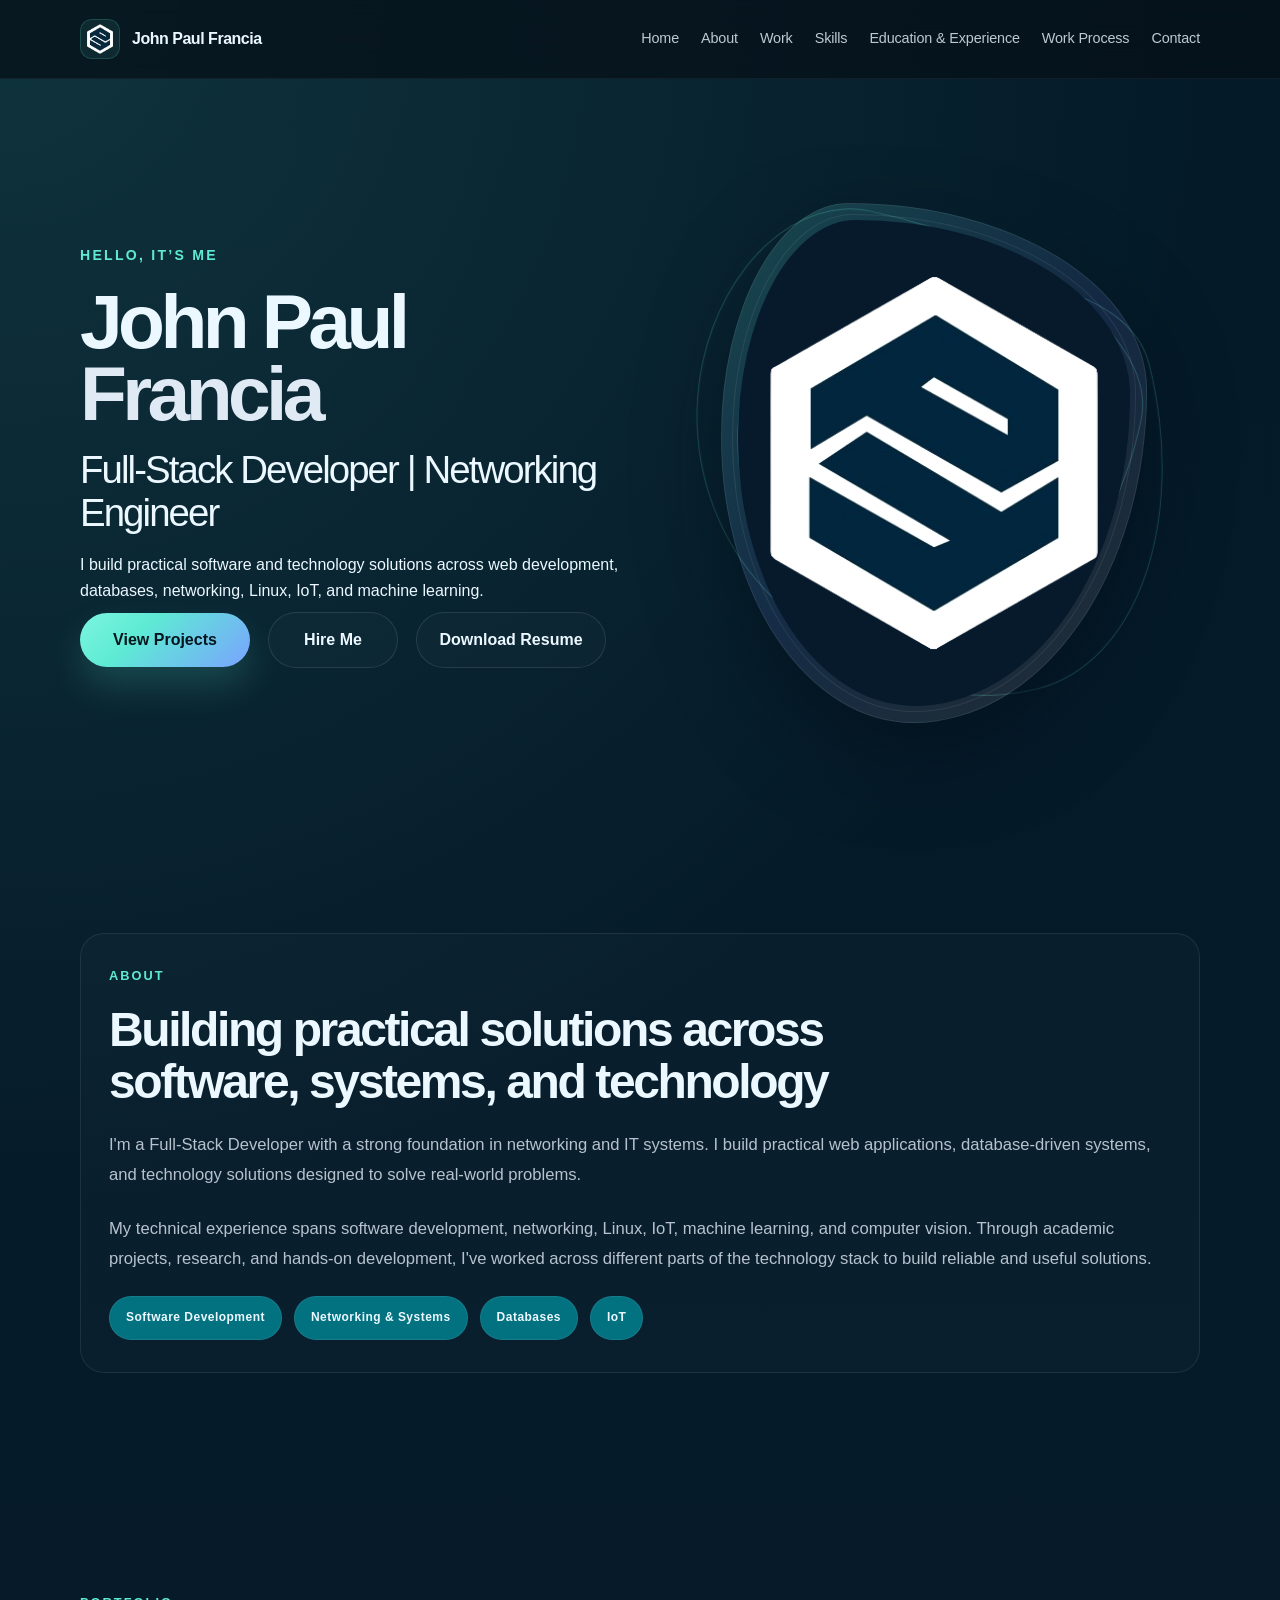
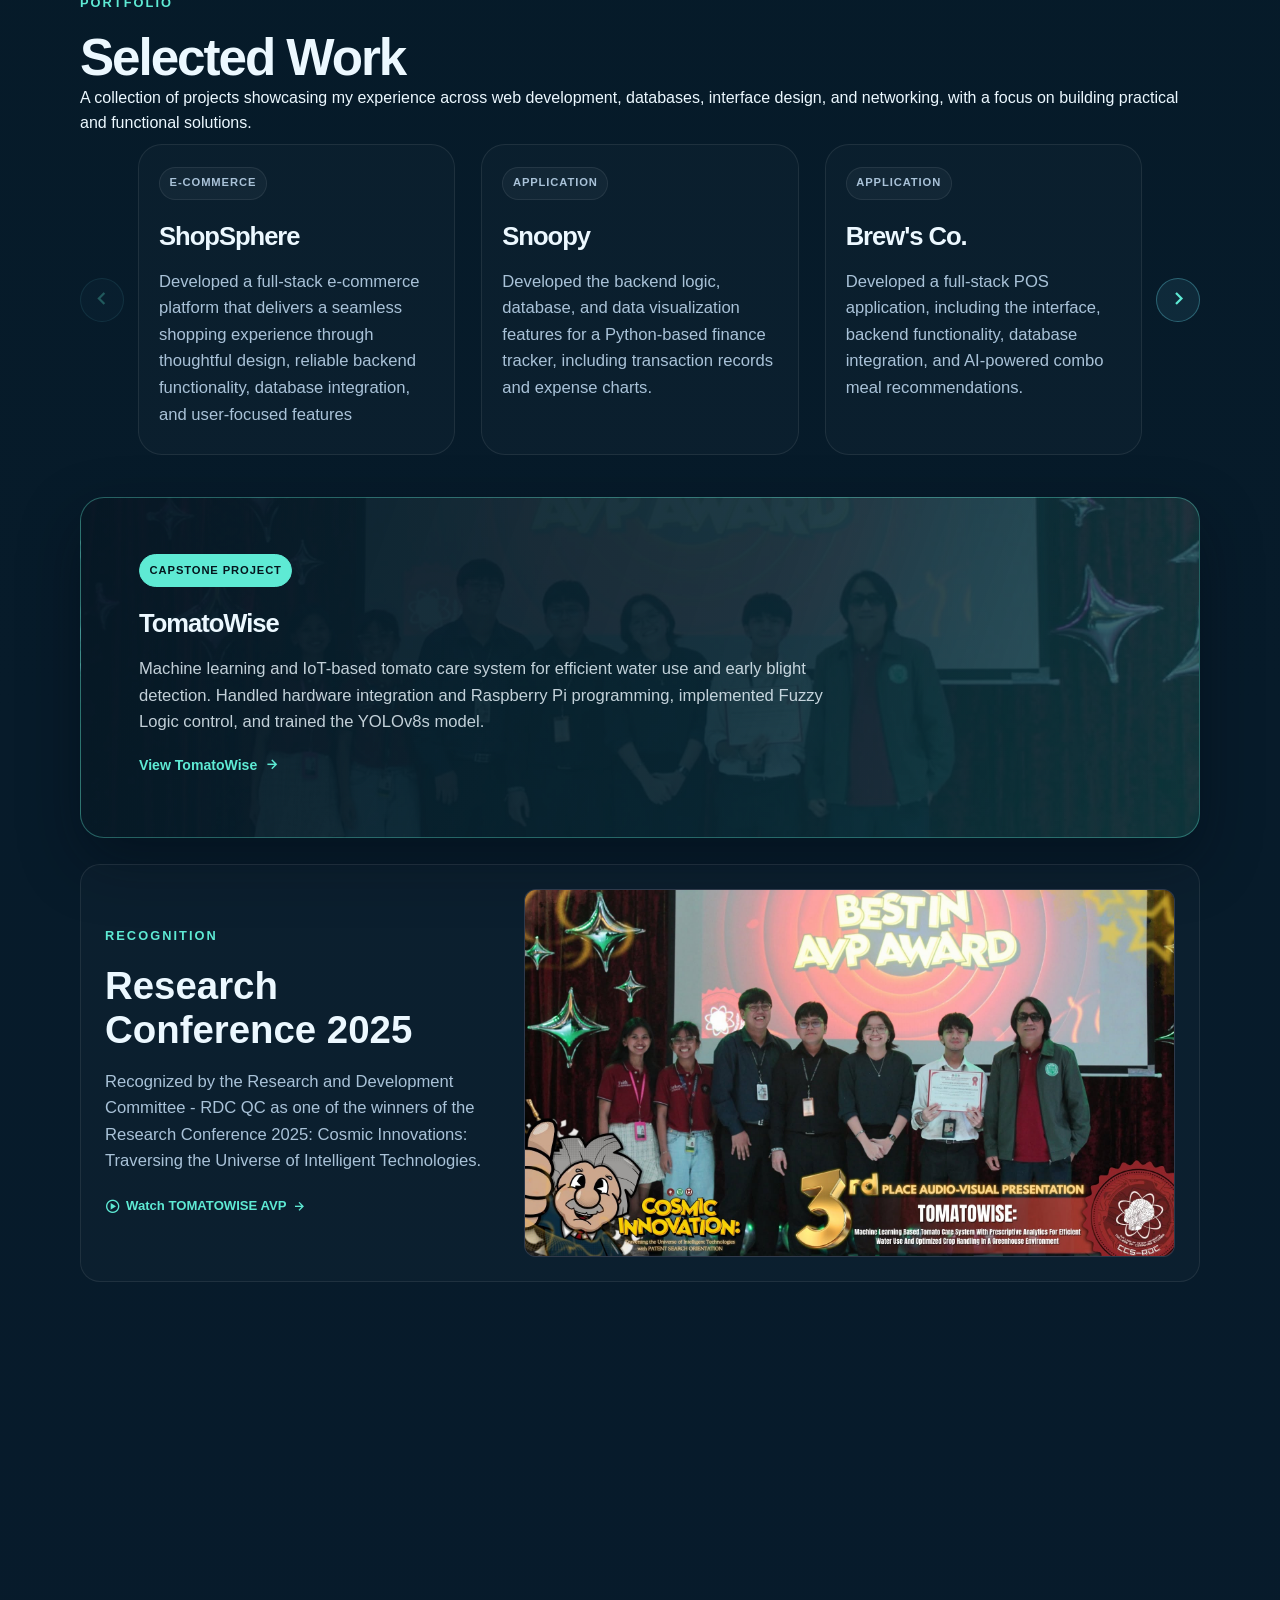
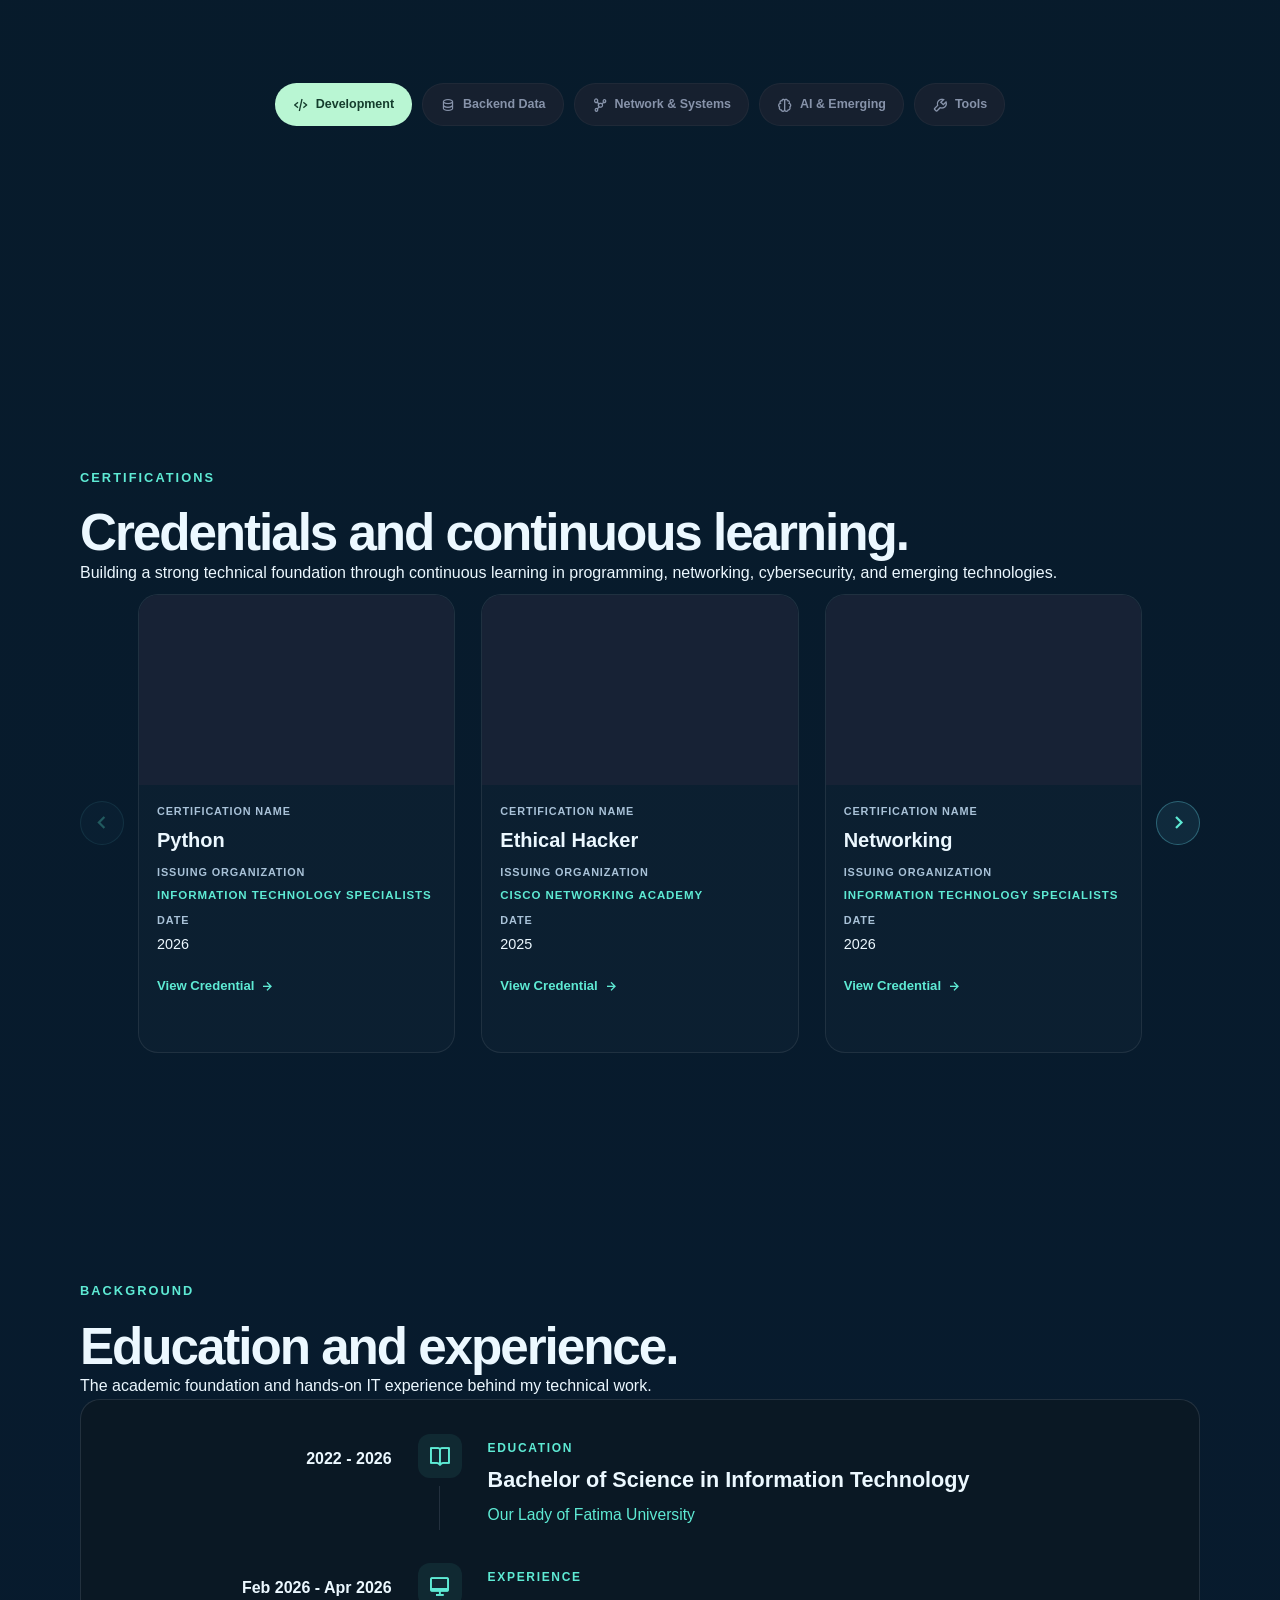
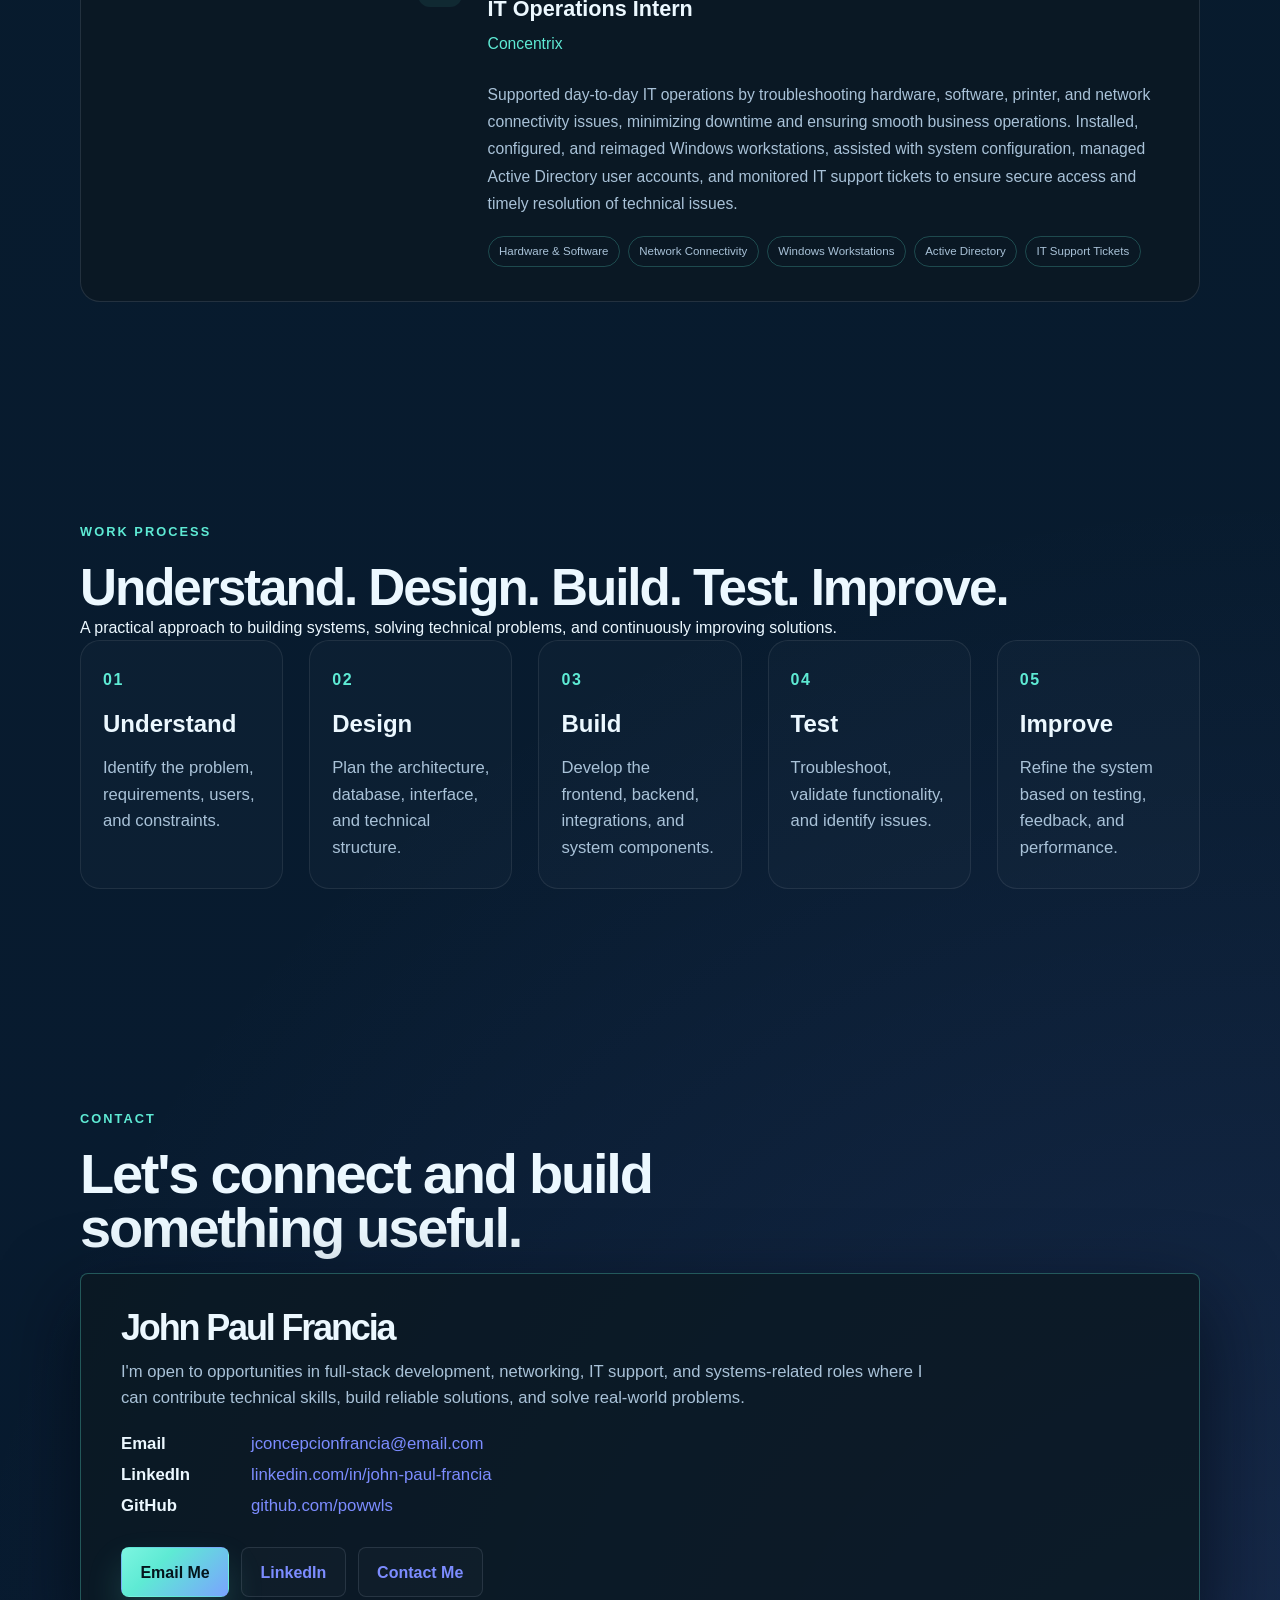
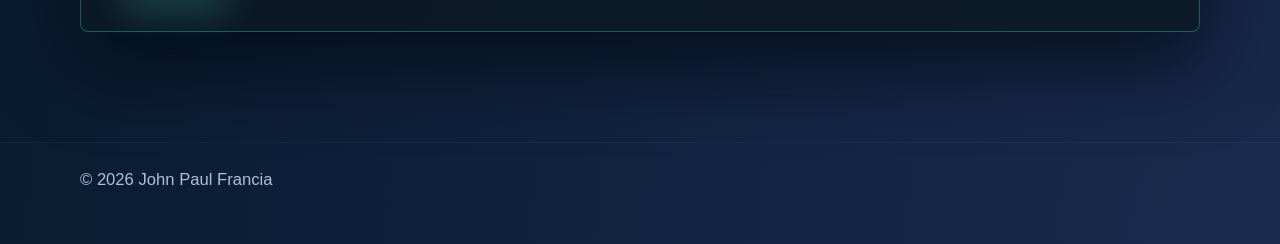
==== commit e01e5eec: "changes" ====
--- a/index.html
+++ b/index.html
@@ -135,9 +135,10 @@
                 <div class="tag-row">
                   <span>E-Commerce</span>
                 </div>
-                <h3>Purrfect Pets</h3>
-                <p>Designed and developed a pet e-commerce website using HTML, CSS, PHP and JavaScript 
-                  with a responsive and user-friendly interface.</p>
+                <h3>ShopSphere</h3>
+                <p>Developed a full-stack e-commerce platform that delivers a seamless shopping experience 
+                  through thoughtful design, reliable backend functionality, database integration, and 
+                  user-focused features</p>
               </div>
               </a>
 
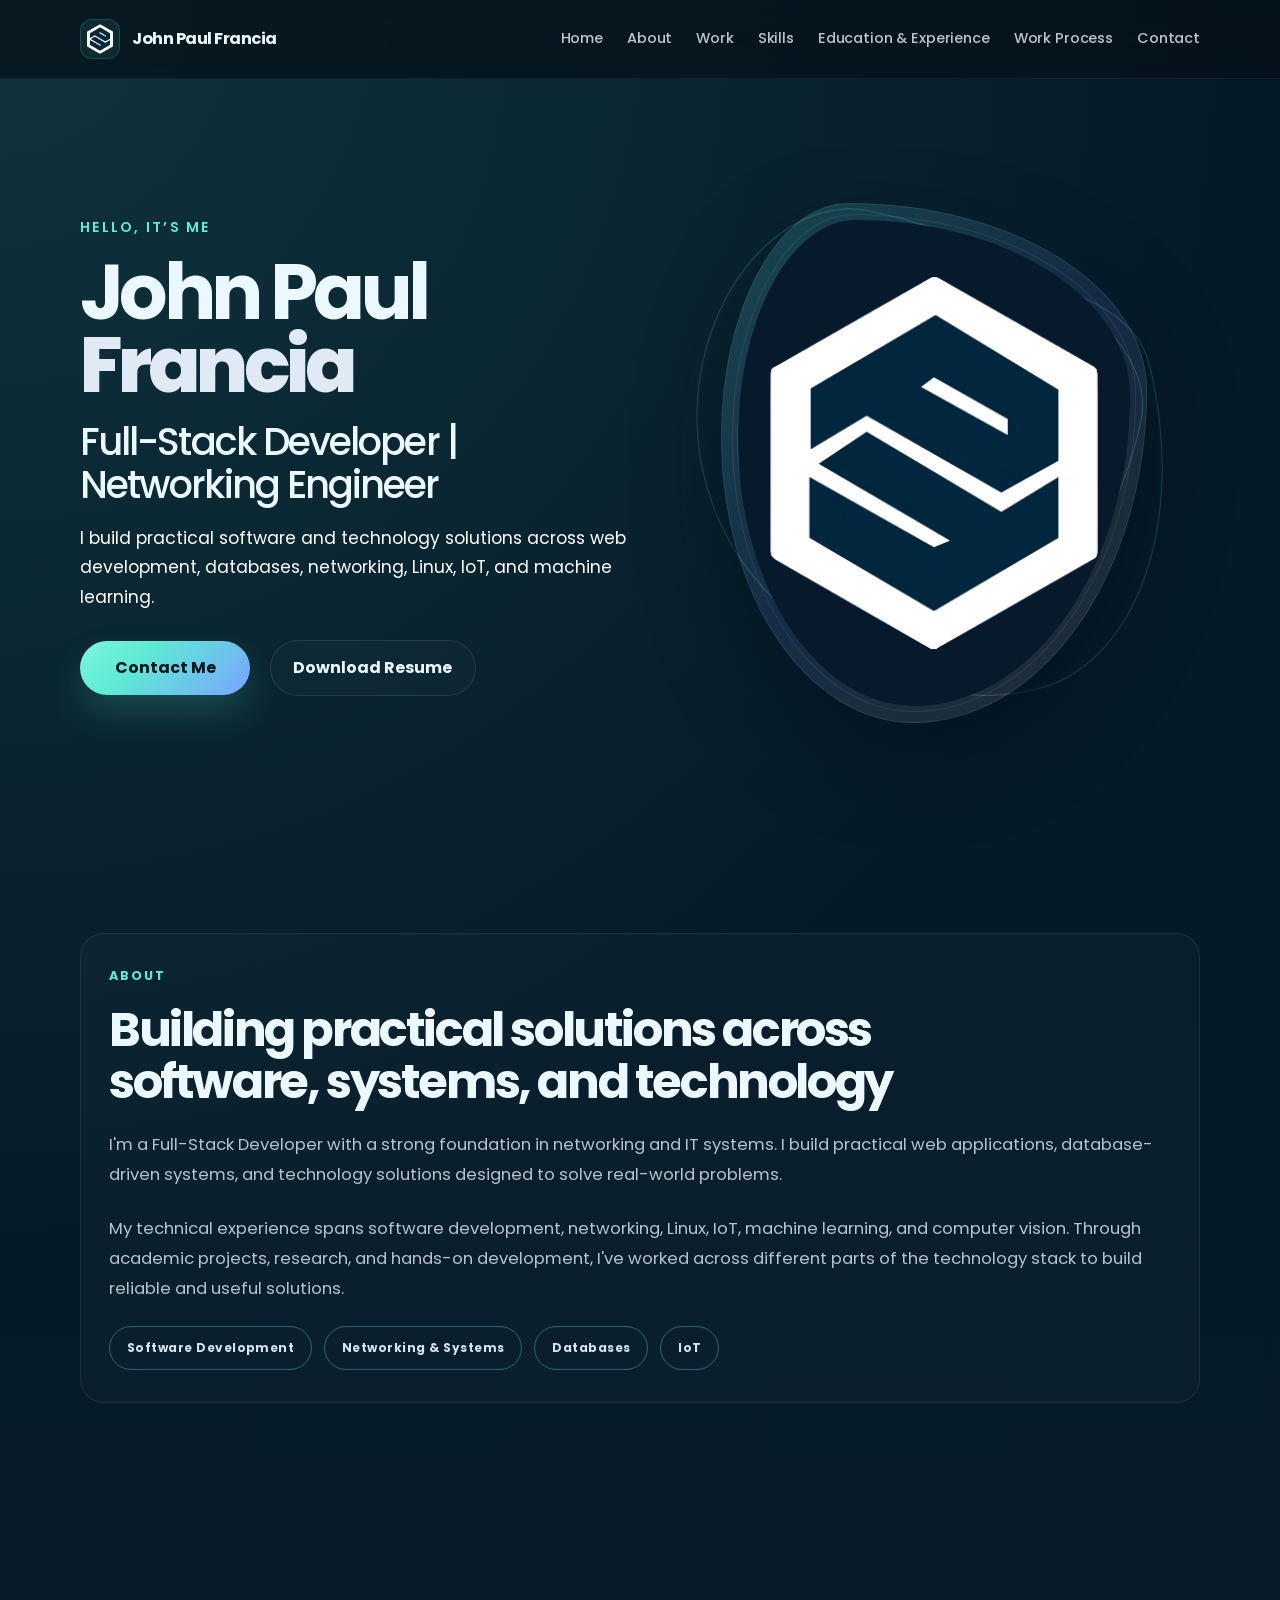
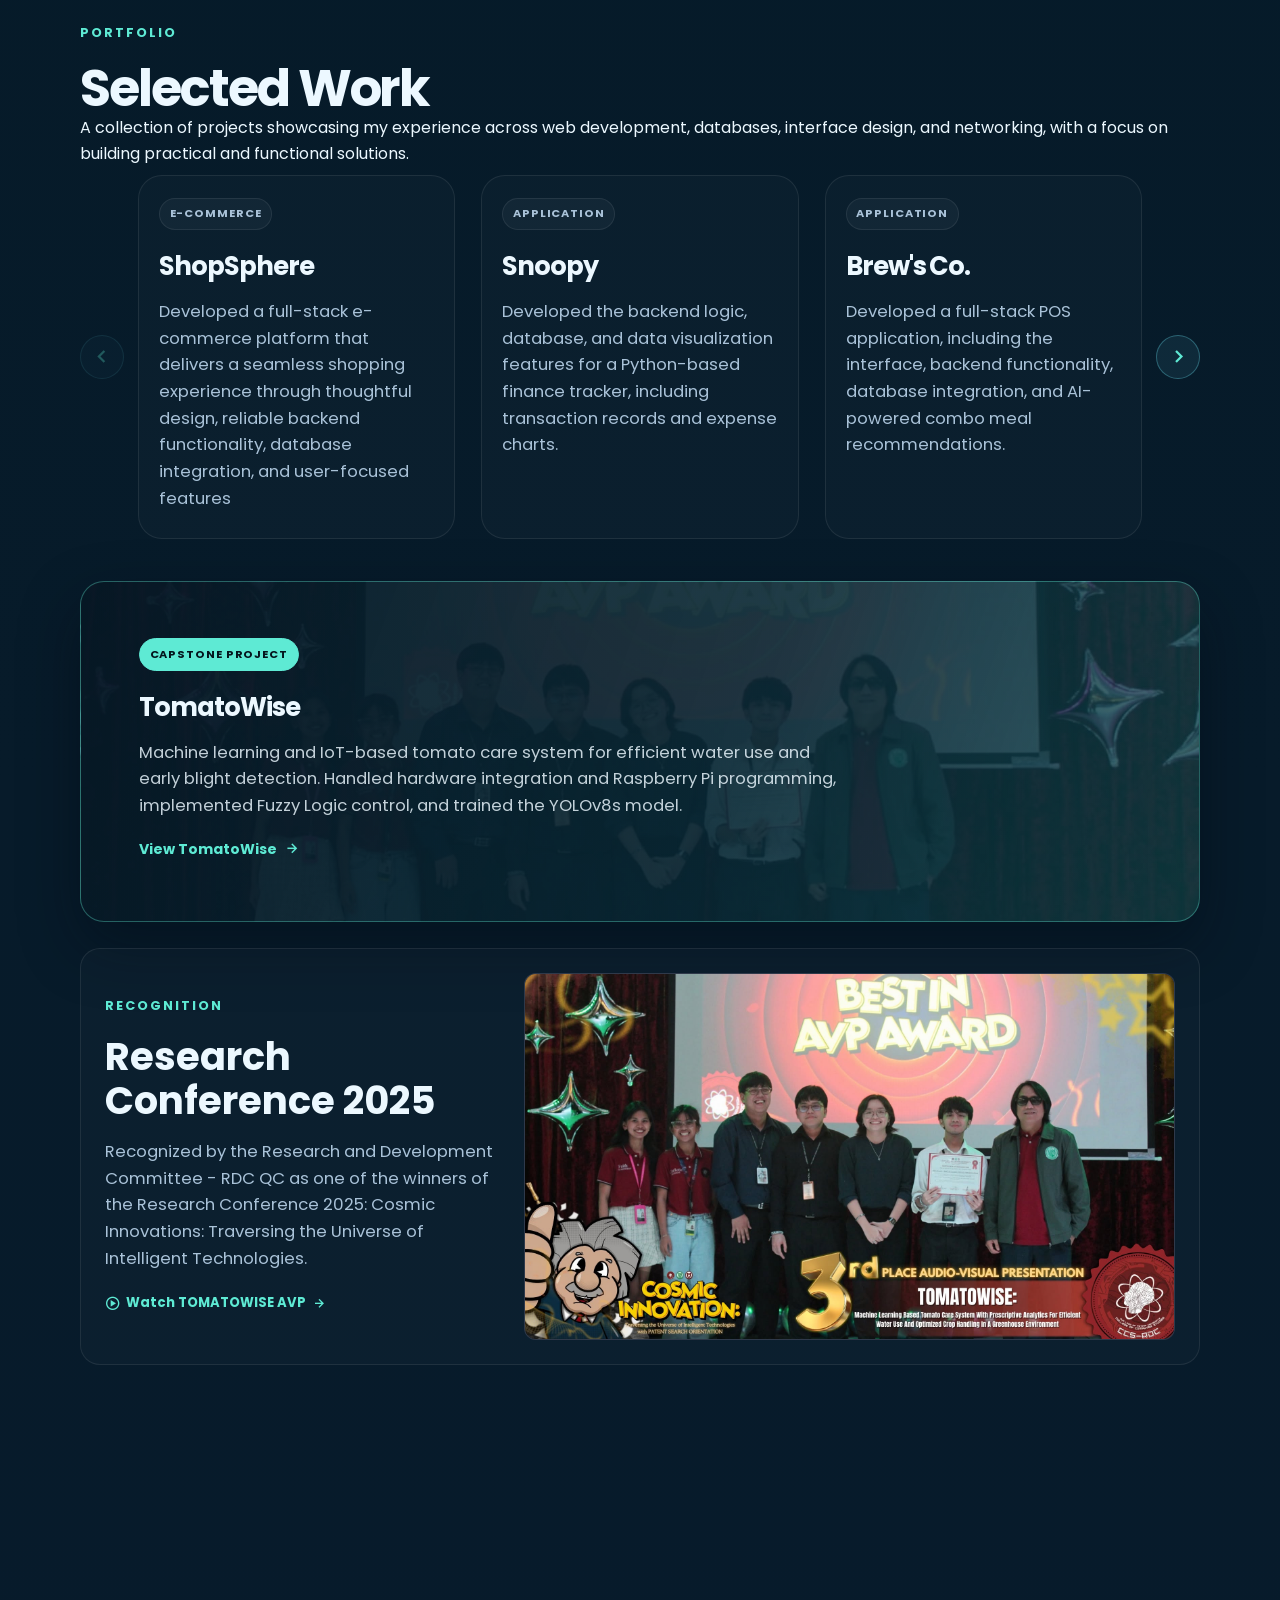
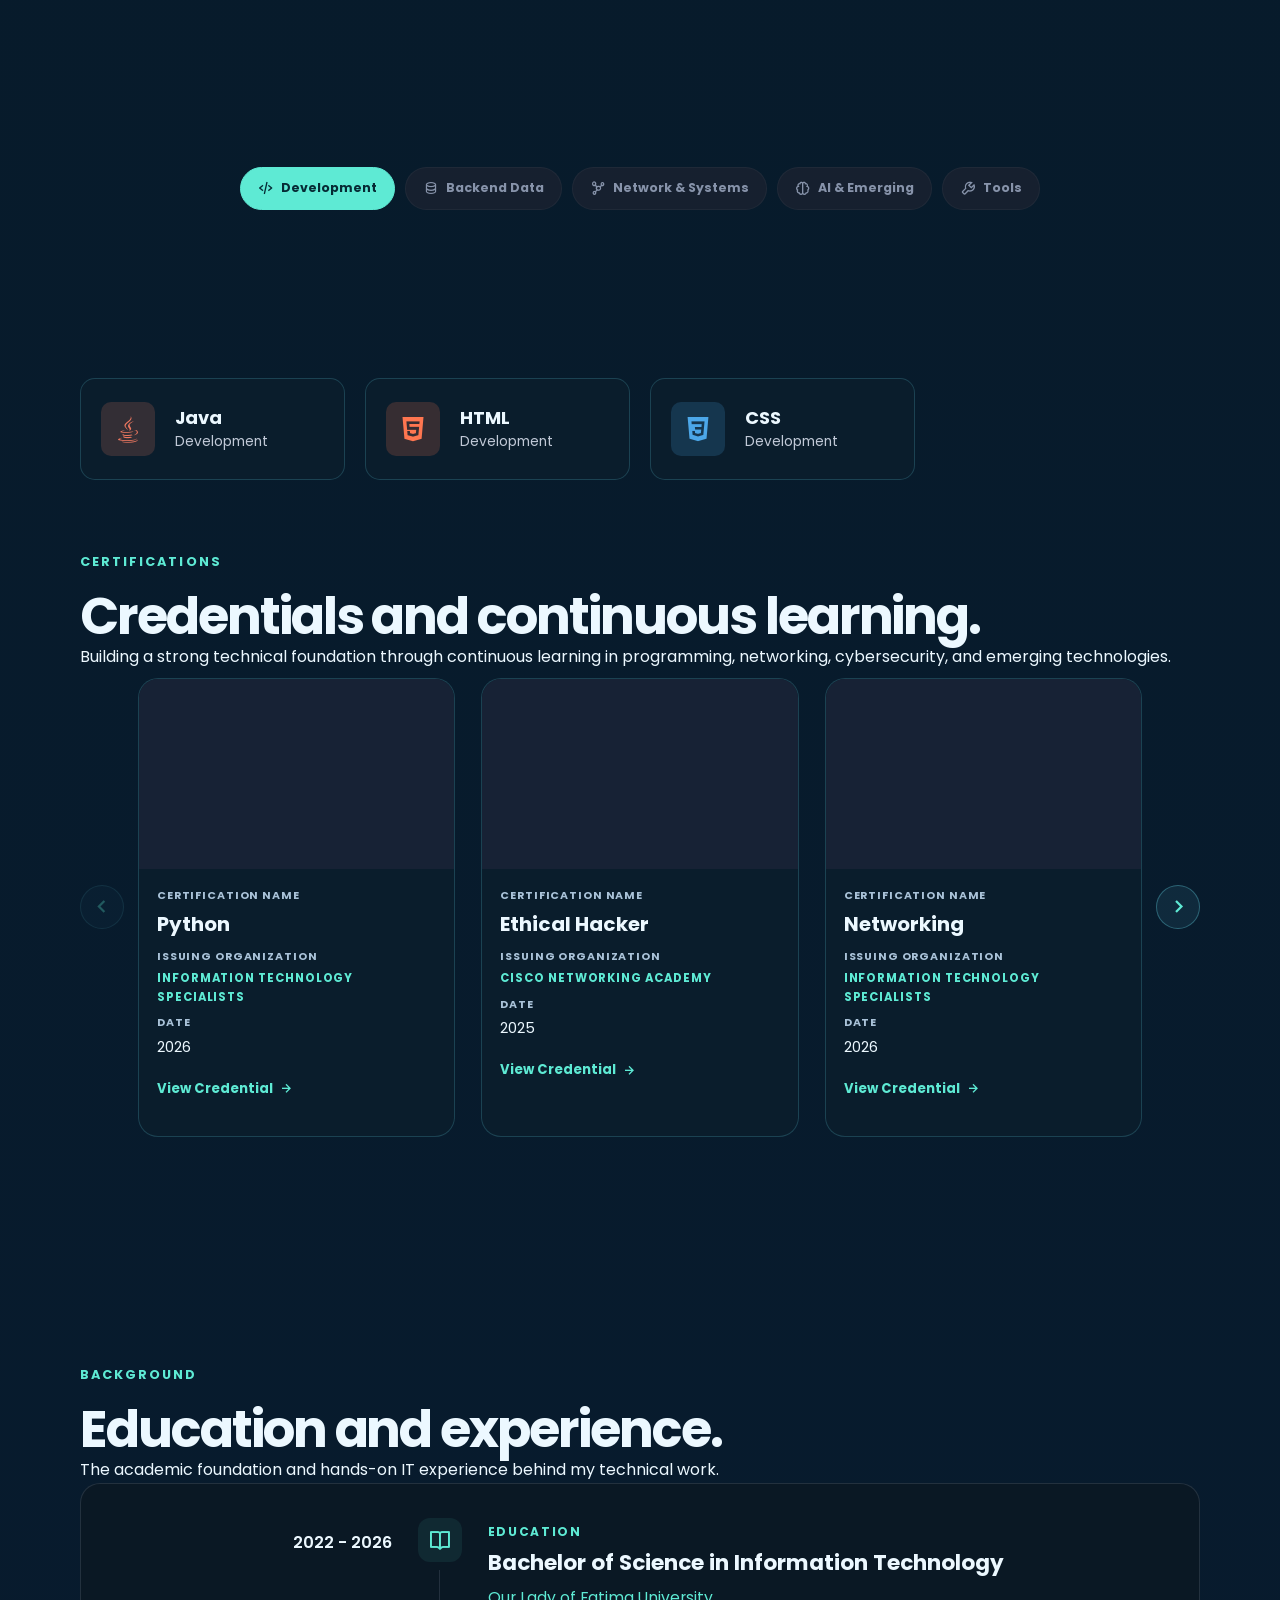
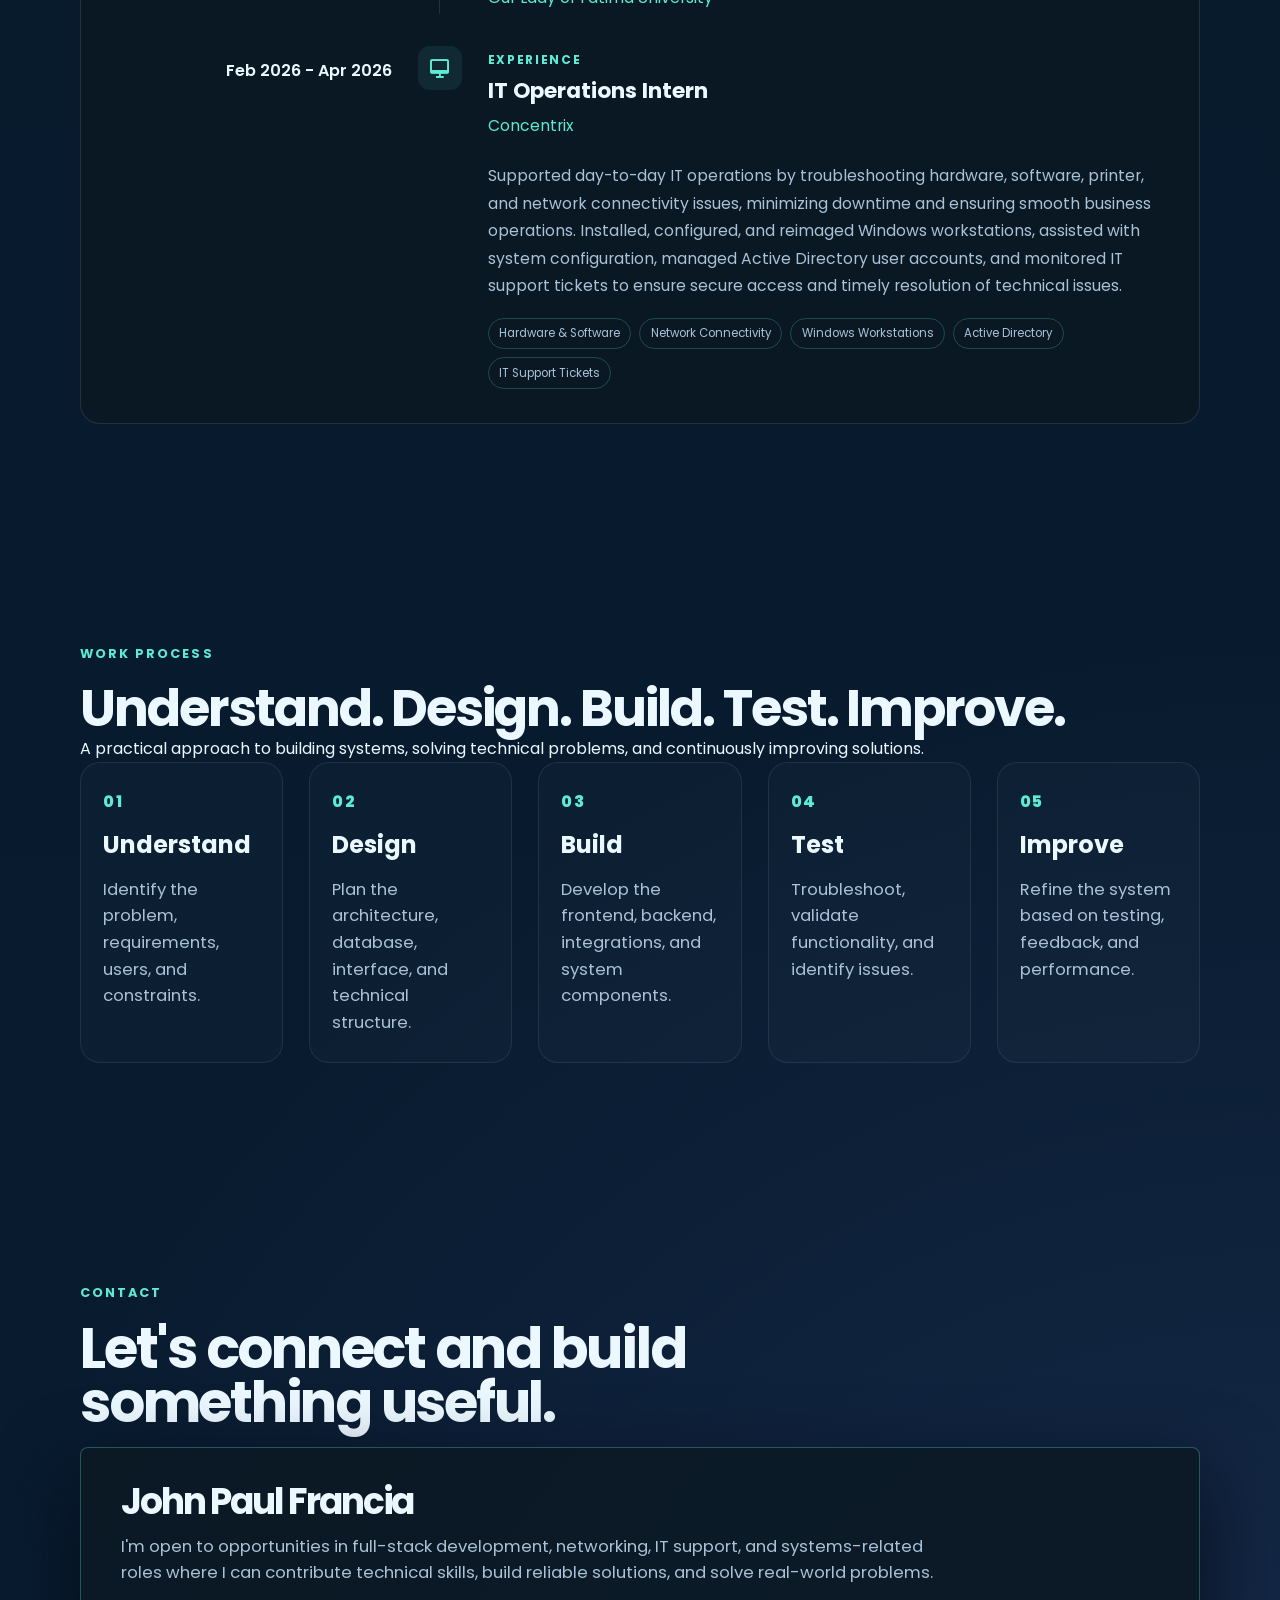
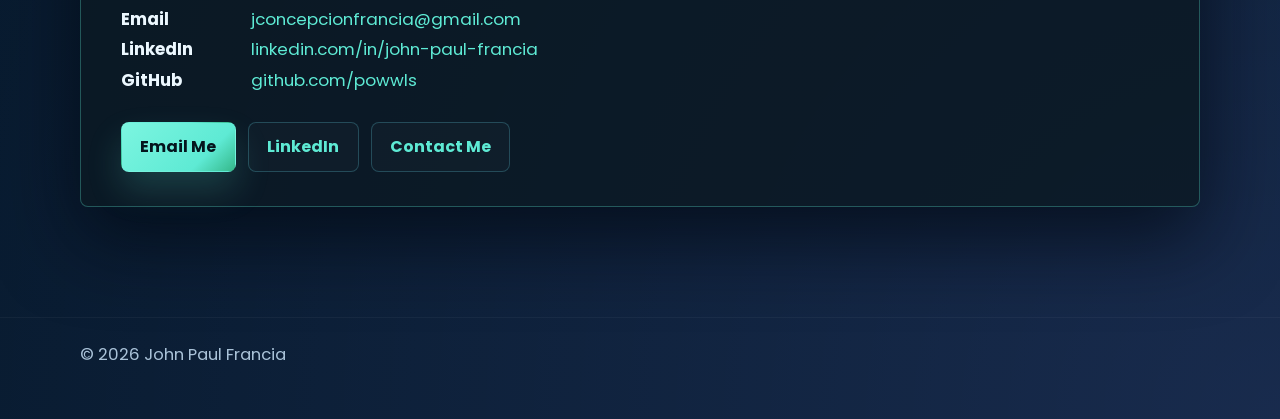
==== commit 70828d70: "changes" ====
--- a/index.html
+++ b/index.html
@@ -7,6 +7,7 @@
     <link rel="preconnect" href="https://fonts.googleapis.com" />
     <link rel="preconnect" href="https://fonts.gstatic.com" crossorigin />
     <link rel="preconnect" href="https://unpkg.com" />
+    <link rel="stylesheet" href="https://fonts.googleapis.com/css2?family=Poppins:wght@400;500;600;700;800&display=swap" />
     <link rel="website icon" type="png" size="1000x500"
         href="images/logo.png">
     <link rel="stylesheet" href="https://unpkg.com/boxicons@latest/css/boxicons.min.css" media="print" onload="this.media='all'">
@@ -55,11 +56,12 @@
             <p class="title-line">
               Full-Stack Developer | Networking Engineer
             </p>
-            <span>I build practical software and technology solutions across web development, databases, networking, Linux, IoT, and machine learning.</span>
+            <p class="lead">I build practical software and technology solutions across web development, databases, networking, Linux, IoT, and machine learning.</p>
 
             <div class="hero-actions">
-              <a href="#work" class="button primary">View Projects</a>
-              <a href="#contact" class="button secondary">Hire Me</a>
+              <a href="https://mail.google.com/mail/?view=cm&fs=1&to=jconcepcionfrancia@gmail.com&su=Portfolio%20Inquiry" class="button primary" target="_blank" rel="noreferrer">
+                Contact Me
+              </a>
               <a href="John-Paul-Francia-Resume.pdf" class="button secondary" download>Download Resume</a>
             </div>
 
@@ -130,7 +132,7 @@
             <!-- Portfolio project cards -->
             <div class="project-carousel-viewport">
               <div class="project-grid">
-                <a class="project-card purrfect-card reveal" href="purrfect-pets.html">
+                <a class="project-card purrfect-card reveal" href="shopsphere.html">
               <div class="project-info">
                 <div class="tag-row">
                   <span>E-Commerce</span>
@@ -248,6 +250,8 @@
             <article class="technology-card reveal" data-skill-category="development"><div class="technology-icon css-icon"><i class="bx bxl-css3" aria-hidden="true"></i></div><div><h3>CSS</h3><p>Development</p></div></article>
             <article class="technology-card reveal" data-skill-category="backend"><div class="technology-icon database-icon"><i class="bx bx-data" aria-hidden="true"></i></div><div><h3>MySQL</h3><p>Backend & Databases</p></div></article>
             <article class="technology-card reveal" data-skill-category="backend"><div class="technology-icon postgres-icon"><i class="bx bxl-postgresql" aria-hidden="true"></i></div><div><h3>PostgreSQL</h3><p>Backend & Databases</p></div></article>
+            <article class="technology-card reveal" data-skill-category="backend"><div class="technology-icon sqlite-icon"><i class="bx bx-data" aria-hidden="true"></i></div><div><h3>SQLite</h3><p>Backend & Databases</p></div></article>
+            <article class="technology-card reveal" data-skill-category="backend"><div class="technology-icon node-icon"><i class="bx bxl-nodejs" aria-hidden="true"></i></div><div><h3>Node.js</h3><p>Backend & Runtime</p></div></article>
             <article class="technology-card reveal" data-skill-category="networking"><div class="technology-icon linux-icon"><i class="bx bxl-tux" aria-hidden="true"></i></div><div><h3>Linux</h3><p>Network &Systems</p></div></article>
             <article class="technology-card reveal" data-skill-category="networking"><div class="technology-icon network-icon"><i class="bx bx-network-chart" aria-hidden="true"></i></div><div><h3>Networking</h3><p>Network & Systems</p></div></article>
             <article class="technology-card reveal" data-skill-category="networking"><div class="technology-icon security-icon"><i class="bx bx-shield-quarter" aria-hidden="true"></i></div><div><h3>Cybersecurity</h3><p>Network & Systems</p></div></article>
@@ -462,7 +466,7 @@
             <div class="contact-details" aria-label="Contact details">
               <div class="contact-detail">
                 <strong>Email</strong>
-                <a href="mailto:jconcepcionfrancia@email.com">jconcepcionfrancia@email.com</a>
+                <a href="https://mail.google.com/mail/?view=cm&fs=1&to=jconcepcionfrancia@gmail.com&su=Portfolio%20Inquiry" target="_blank" rel="noreferrer">jconcepcionfrancia@gmail.com</a>
               </div>
               <div class="contact-detail">
                 <strong>LinkedIn</strong>
@@ -475,9 +479,9 @@
             </div>
 
             <div class="contact-actions">
-              <a class="contact-button primary" href="mailto:jconcepcionfrancia@email.com">Email Me</a>
+              <a class="contact-button primary" href="https://mail.google.com/mail/?view=cm&fs=1&to=jconcepcionfrancia@gmail.com&su=Portfolio%20Inquiry" target="_blank" rel="noreferrer">Email Me</a>
               <a class="contact-button" href="https://www.linkedin.com/in/john-paul-francia-27b53539a/" target="_blank" rel="noreferrer">LinkedIn</a>
-              <a class="contact-button" href="mailto:jconcepcionfrancia@email.com">Contact Me</a>
+              <a class="contact-button" href="https://mail.google.com/mail/?view=cm&fs=1&to=jconcepcionfrancia@gmail.com&su=Portfolio%20Inquiry" target="_blank" rel="noreferrer">Contact Me</a>
             </div>
           </div>
         </div>
--- a/style.css
+++ b/style.css
@@ -170,7 +170,7 @@
   display: inline-flex;
   align-items: center;
   gap: 12px;
-  font-size: 1rem;
+  font-size: 1.02rem;
   font-weight: 700;
   letter-spacing: -0.03em;
   color: var(--text);
@@ -215,8 +215,8 @@
 .main-nav {
   display: flex;
   align-items: center;
-  gap: 22px;
-  color: rgba(236, 248, 255, 0.8);
+  gap: 24px;
+  color: rgba(242, 247, 250, 0.78);
   font-size: 0.9rem;
   font-weight: 500;
 }
@@ -231,7 +231,7 @@
   content: "";
   position: absolute;
   left: 0;
-  bottom: -8px;
+  bottom: -7px;
   width: 100%;
   height: 2px;
   background: linear-gradient(90deg, var(--primary), #e6b986);
@@ -337,7 +337,7 @@
 .lead {
   max-width: 620px;
   font-size: 1.08rem;
-  color: rgba(230, 224, 219, 0.82);
+  color: #ffffff;
   margin-bottom: 28px;
   line-height: 1.7;
 }
@@ -345,10 +345,46 @@
 .hero-actions {
   display: flex;
   align-items: center;
-  gap: 18px;
+  gap: 20px;
   flex-wrap: wrap;
-  margin-top: 8px;
+  margin-top: 4px;
   margin-bottom: 16px;
+}
+
+.hero-email-copy {
+  display: inline-flex;
+  align-items: center;
+  gap: 8px;
+}
+
+.hero-text-link {
+  border: 0;
+  padding: 0;
+  background: none;
+  color: rgba(230, 238, 246, 0.82);
+  font-size: 0.96rem;
+  text-decoration: none;
+  cursor: pointer;
+  transition: color 0.25s ease, text-decoration-color 0.25s ease;
+}
+
+.hero-text-link:hover,
+.hero-text-link:focus-visible {
+  color: var(--primary);
+}
+
+.hero-actions .button.primary {
+  min-width: 132px;
+  padding-inline: 1.5rem;
+}
+
+.hero-email-copy span {
+  overflow-wrap: anywhere;
+}
+
+.hero-email-copy i {
+  flex: 0 0 auto;
+  font-size: 1.15rem;
 }
 
 .social-row {
@@ -780,14 +816,23 @@
   display: inline-flex;
   align-items: center;
   justify-content: center;
-  padding: 0.7rem 1rem;
+  padding: 0.72rem 1.05rem;
   border-radius: 999px;
-  border: 1px solid rgba(255, 255, 255, 0.08);
-  background: rgb(2, 114, 129);
-  color: var(--text);
+  border: 1px solid rgba(110, 234, 255, 0.32);
+  background: transparent;
+  color: rgba(236, 248, 255, 0.9);
   font-size: 0.75rem;
   font-weight: 700;
   letter-spacing: 0.04em;
+  box-shadow: inset 0 0 0 1px rgba(255, 255, 255, 0.025);
+  transition: transform 0.25s ease, border-color 0.25s ease, color 0.25s ease, background 0.25s ease;
+}
+
+.about-tags span:hover {
+  transform: translateY(-2px);
+  border-color: rgba(110, 234, 255, 0.7);
+  background: rgba(110, 234, 255, 0.06);
+  color: var(--primary);
 }
 
 @media (max-width: 1024px) {
@@ -1023,9 +1068,9 @@
 }
 
 .skills-filter-button.is-active {
-  border-color: transparent;
-  background: #b9f6d3;
-  color: #153d2d;
+  border-color: var(--primary);
+  background: var(--primary);
+  color: #062b35;
 }
 
 .technology-card.is-hidden {
@@ -1047,16 +1092,16 @@
   gap: 20px;
   min-height: 102px;
   padding: 20px;
-  border: 1px solid rgba(110, 132, 165, 0.28);
+  border: 1px solid rgba(110, 234, 255, 0.18);
   border-radius: 15px;
-  background: rgba(24, 30, 43, 0.78);
+  background: rgba(11, 31, 45, 0.86);
   transition: transform 0.25s ease, border-color 0.25s ease, background 0.25s ease;
 }
 
 .technology-card:hover {
   transform: translateY(-3px);
-  border-color: rgba(185, 246, 211, 0.5);
-  background: rgba(30, 38, 53, 0.92);
+  border-color: rgba(94, 234, 212, 0.5);
+  background: rgba(13, 45, 58, 0.94);
 }
 
 .technology-card > div:last-child {
@@ -1099,6 +1144,8 @@
 .java-icon { --technology-color: #ef7860; background: rgba(239, 120, 96, 0.18); }
 .python-icon { --technology-color: #ffd166; background: rgba(255, 209, 102, 0.18); }
 .database-icon, .postgres-icon { --technology-color: #6fc4eb; background: rgba(111, 196, 235, 0.18); }
+.sqlite-icon { --technology-color: #8fd3ff; background: rgba(143, 211, 255, 0.18); }
+.node-icon { --technology-color: #8bdc65; background: rgba(139, 220, 101, 0.18); }
 .linux-icon { --technology-color: #d7e2ed; background: rgba(215, 226, 237, 0.16); }
 .network-icon { --technology-color: #67dfcf; background: rgba(103, 223, 207, 0.18); }
 .security-icon { --technology-color: #ee8a9a; background: rgba(238, 138, 154, 0.18); }
@@ -1242,15 +1289,15 @@
 .certification-card {
   flex: 0 0 calc((100% - 52px) / 3);
   overflow: hidden;
-  border: 1px solid rgba(255, 255, 255, 0.08);
+  border: 1px solid rgba(110, 234, 255, 0.18);
   border-radius: 20px;
-  background: rgba(255, 255, 255, 0.02);
+  background: rgba(11, 31, 45, 0.86);
   transition: transform 0.3s ease, border-color 0.3s ease;
 }
 
 .certification-card:hover {
   transform: translateY(-6px);
-  border-color: rgba(110, 231, 249, 0.35);
+  border-color: rgba(94, 234, 212, 0.5);
 }
 
 .certification-image {
@@ -2163,7 +2210,7 @@
 }
 
 .contact-detail a {
-  color: var(--secondary);
+  color: var(--primary);
   font-size: 1.05rem;
 }
 
@@ -2179,8 +2226,8 @@
   justify-content: center;
   min-height: 45px;
   padding: 0.7rem 1.15rem;
-  color: var(--secondary);
-  border: 1px solid var(--line);
+  color: var(--primary);
+  border: 1px solid rgba(110, 234, 255, 0.22);
   background: rgba(255, 255, 255, 0.02);
   border-radius: 8px;
   font-weight: 700;
@@ -2190,7 +2237,7 @@
 .contact-button.primary {
   color: #04151d;
   border-color: transparent;
-  background: linear-gradient(135deg, #7cf5e0 0%, var(--primary) 35%, #7aa3ff 100%);
+  background: linear-gradient(135deg, #7cf5e0 0%, var(--primary) 72%, #35b88a 100%);
   box-shadow: 0 18px 35px rgba(94, 234, 212, 0.18);
 }
 
@@ -2800,6 +2847,20 @@
   line-height: 1.7;
 }
 
+.project-page-header .project-link {
+  gap: 8px;
+  margin-top: 22px;
+  font-size: 1rem;
+}
+
+.project-page-header .project-link i:first-child {
+  font-size: 1.35rem;
+}
+
+.project-page-header .project-link i:last-child {
+  font-size: 1.2rem;
+}
+
 .project-page-layout {
   display: block;
 }
@@ -3175,3 +3236,96 @@
     font-size: 1.1rem;
   }
 }
+
+@media (min-width: 768px) and (max-width: 1024px) {
+  .hero {
+    padding-top: 52px;
+    padding-bottom: 72px;
+  }
+
+  .hero-grid {
+    grid-template-columns: minmax(0, 1.05fr) minmax(300px, 0.95fr);
+    min-height: 560px;
+  }
+
+  .hero-copy h1 {
+    font-size: clamp(3.5rem, 7vw, 5.2rem);
+  }
+
+  .title-line {
+    font-size: clamp(1.8rem, 3.8vw, 2.8rem);
+  }
+
+  .profile-stage {
+    width: min(42vw, 420px);
+  }
+}
+
+@media (max-width: 767px) {
+  .container {
+    width: min(100% - 28px, 640px);
+  }
+
+  .hero-copy h1 {
+    font-size: clamp(3rem, 15vw, 4.8rem);
+  }
+
+  .title-line {
+    max-width: 22ch;
+    font-size: clamp(1.65rem, 7.5vw, 2.4rem);
+  }
+
+  .lead {
+    margin-bottom: 24px;
+    font-size: 0.98rem;
+    line-height: 1.7;
+  }
+
+  .hero-actions {
+    align-items: stretch;
+    gap: 10px;
+    margin-top: 20px;
+  }
+
+  .hero-actions .button {
+    width: 100%;
+    min-height: 50px;
+  }
+
+  .section-heading > span {
+    line-height: 1.7;
+  }
+
+  .about-simple {
+    padding: 24px 20px;
+  }
+
+  .about-tags span {
+    flex: 1 1 auto;
+    min-width: 0;
+  }
+
+  .contact-panel {
+    border-radius: 18px;
+  }
+
+  .footer-wrap {
+    gap: 6px;
+    font-size: 0.82rem;
+  }
+}
+
+@media (max-width: 420px) {
+  .hero-copy h1 {
+    font-size: clamp(2.8rem, 15vw, 4rem);
+  }
+
+  .button,
+  .contact-button {
+    min-height: 48px;
+  }
+
+  .about-tags span {
+    width: 100%;
+  }
+}
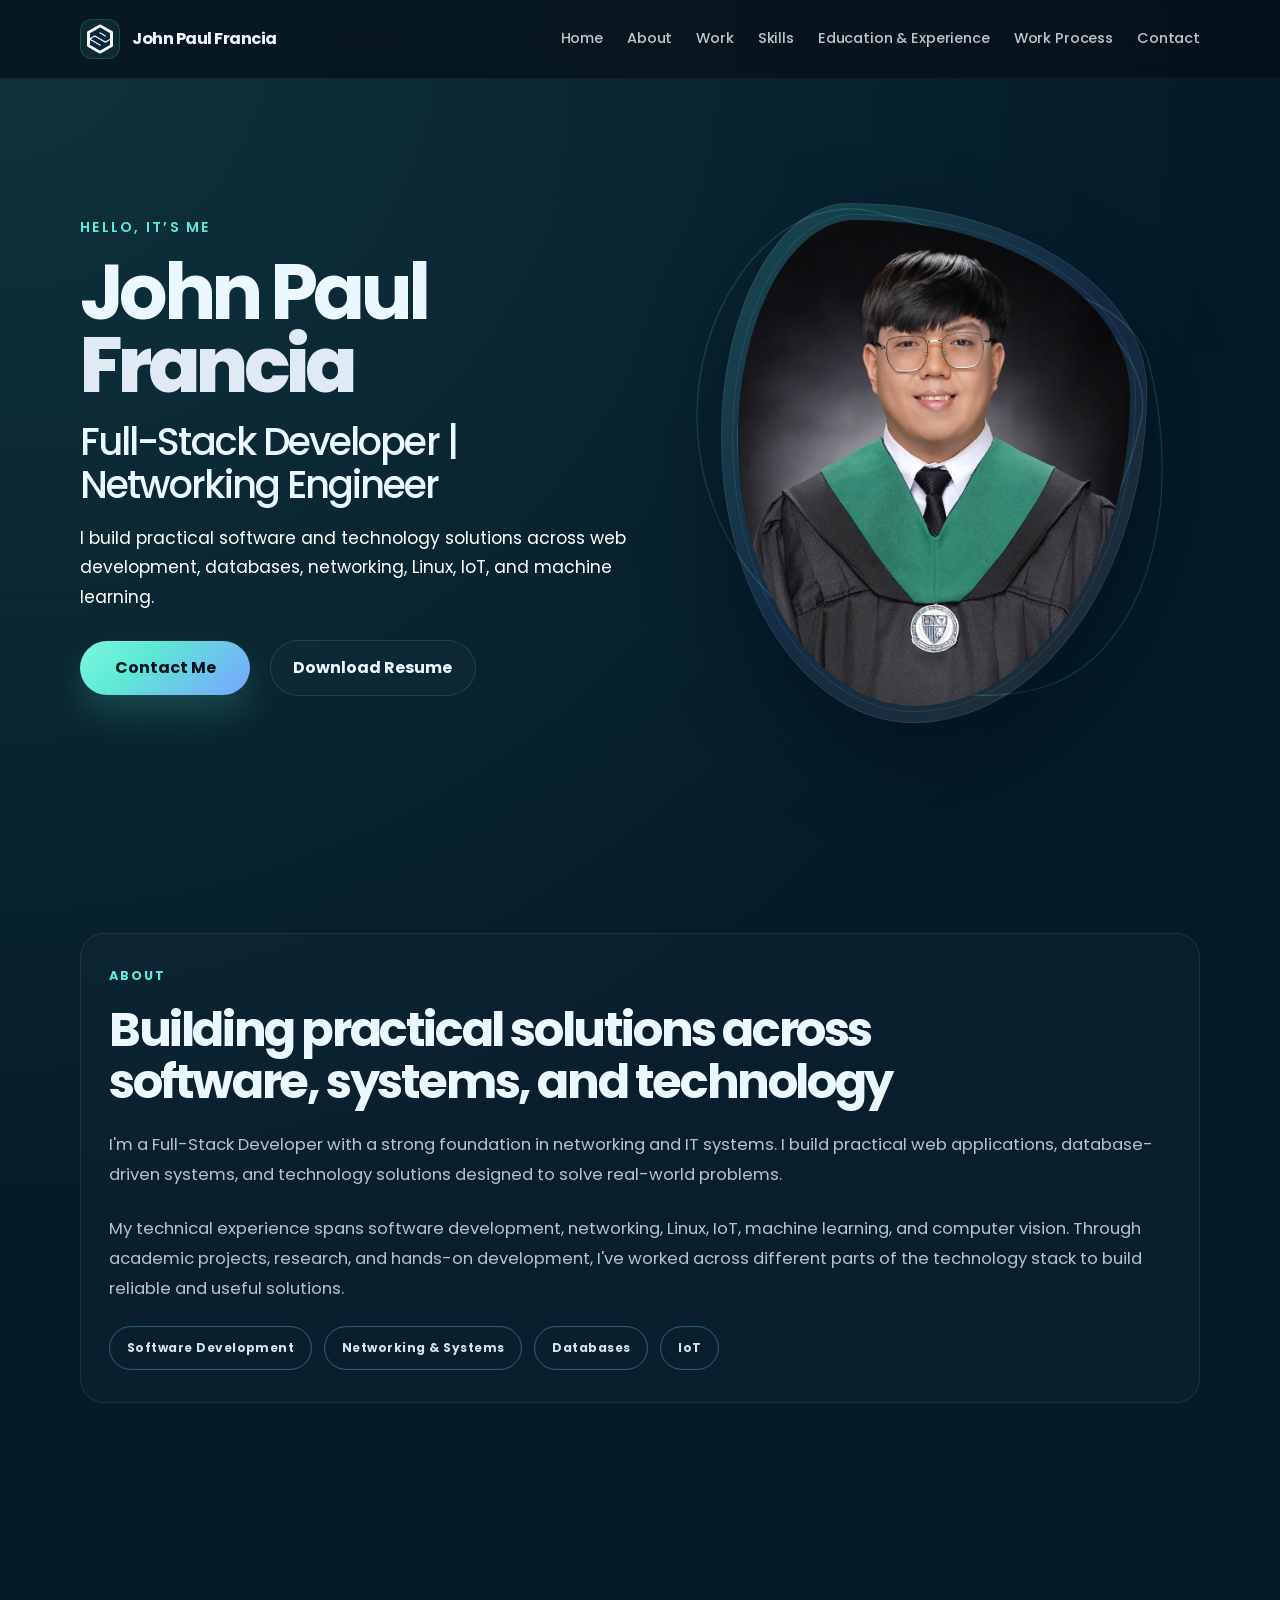
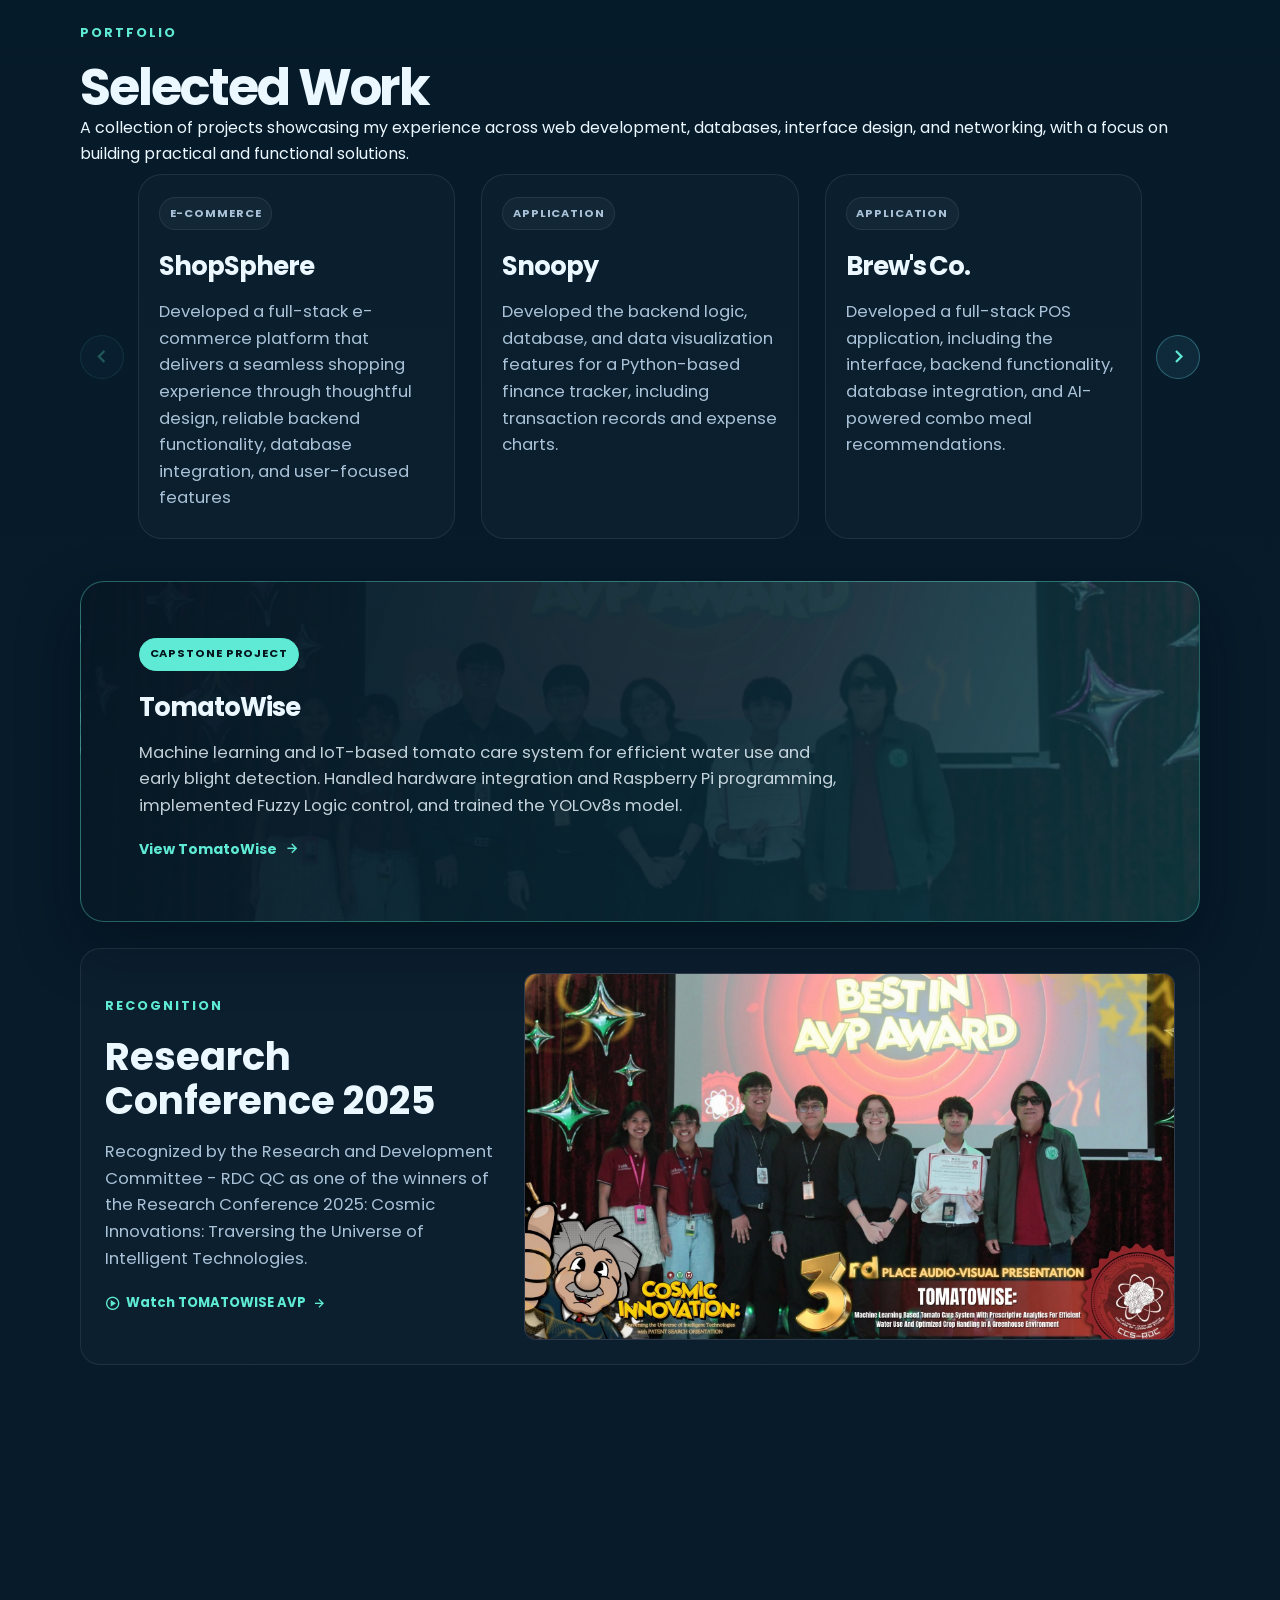
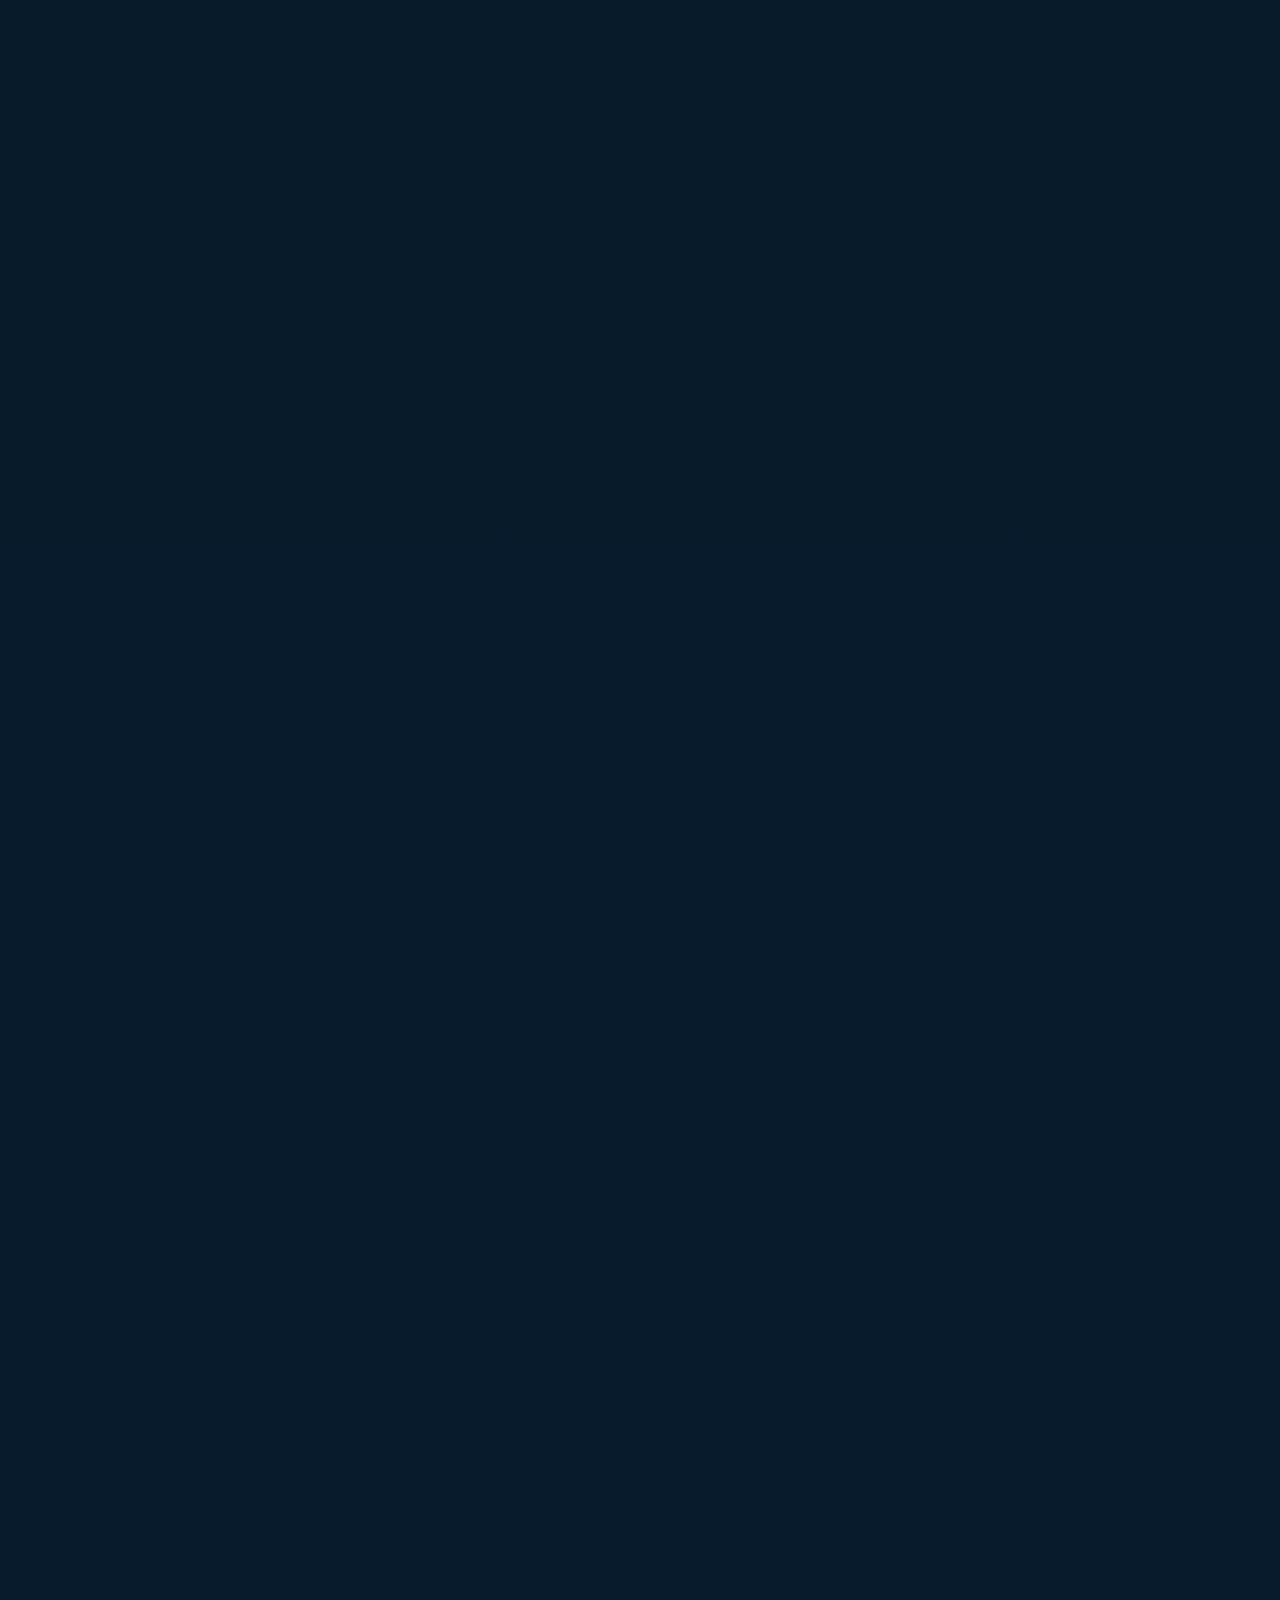
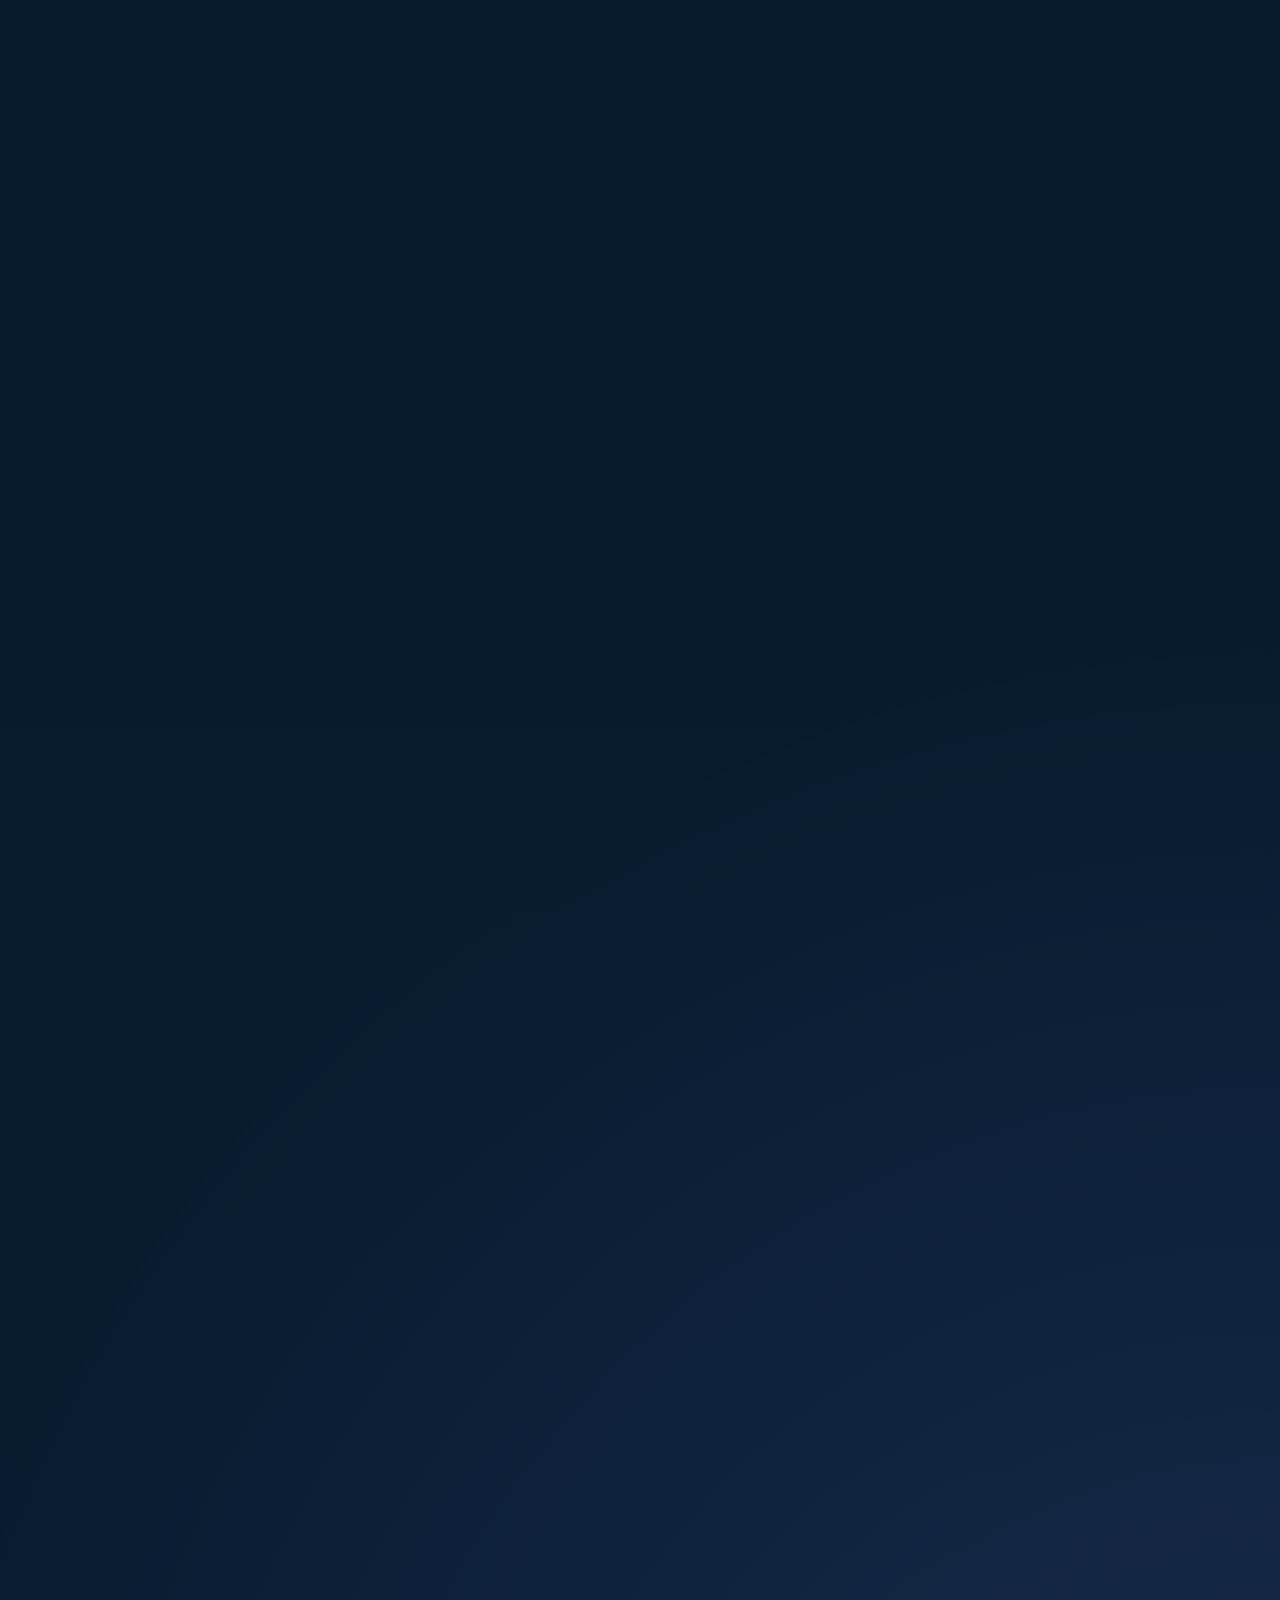
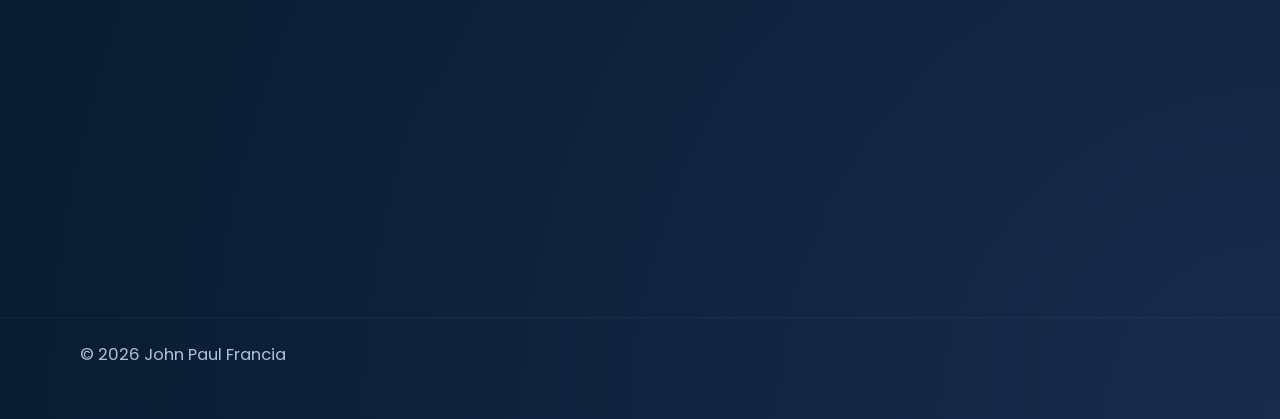
==== commit fa6a0c74: "changes" ====
--- a/index.html
+++ b/index.html
@@ -7,7 +7,8 @@
     <link rel="preconnect" href="https://fonts.googleapis.com" />
     <link rel="preconnect" href="https://fonts.gstatic.com" crossorigin />
     <link rel="preconnect" href="https://unpkg.com" />
-    <link rel="stylesheet" href="https://fonts.googleapis.com/css2?family=Poppins:wght@400;500;600;700;800&display=swap" />
+    <link rel="stylesheet" href="https://fonts.googleapis.com/css2?family=Poppins:wght@400;500;600;700;800&display=swap" media="print" onload="this.media='all'" />
+    <noscript><link rel="stylesheet" href="https://fonts.googleapis.com/css2?family=Poppins:wght@400;500;600;700;800&display=swap" /></noscript>
     <link rel="website icon" type="png" size="1000x500"
         href="images/logo.png">
     <link rel="stylesheet" href="https://unpkg.com/boxicons@latest/css/boxicons.min.css" media="print" onload="this.media='all'">
@@ -22,7 +23,7 @@
       <div class="container nav-wrap">
         <a href="#home" class="brand" aria-label="John Paul Francia home">
           <span class="brand-mark" aria-hidden="true">
-            <img src="images/logo.png" alt="John Paul Francia logo" />
+            <img src="images/logo.png" alt="John Paul Francia logo" width="40" height="40" />
           </span>
           <span>John Paul Francia</span>
         </a>
--- a/style.css
+++ b/style.css
@@ -76,6 +76,8 @@
   padding: 110px 0;
   position: relative;
   z-index: 1;
+  content-visibility: auto;
+  contain-intrinsic-size: 700px;
 }
 
 .section-label {
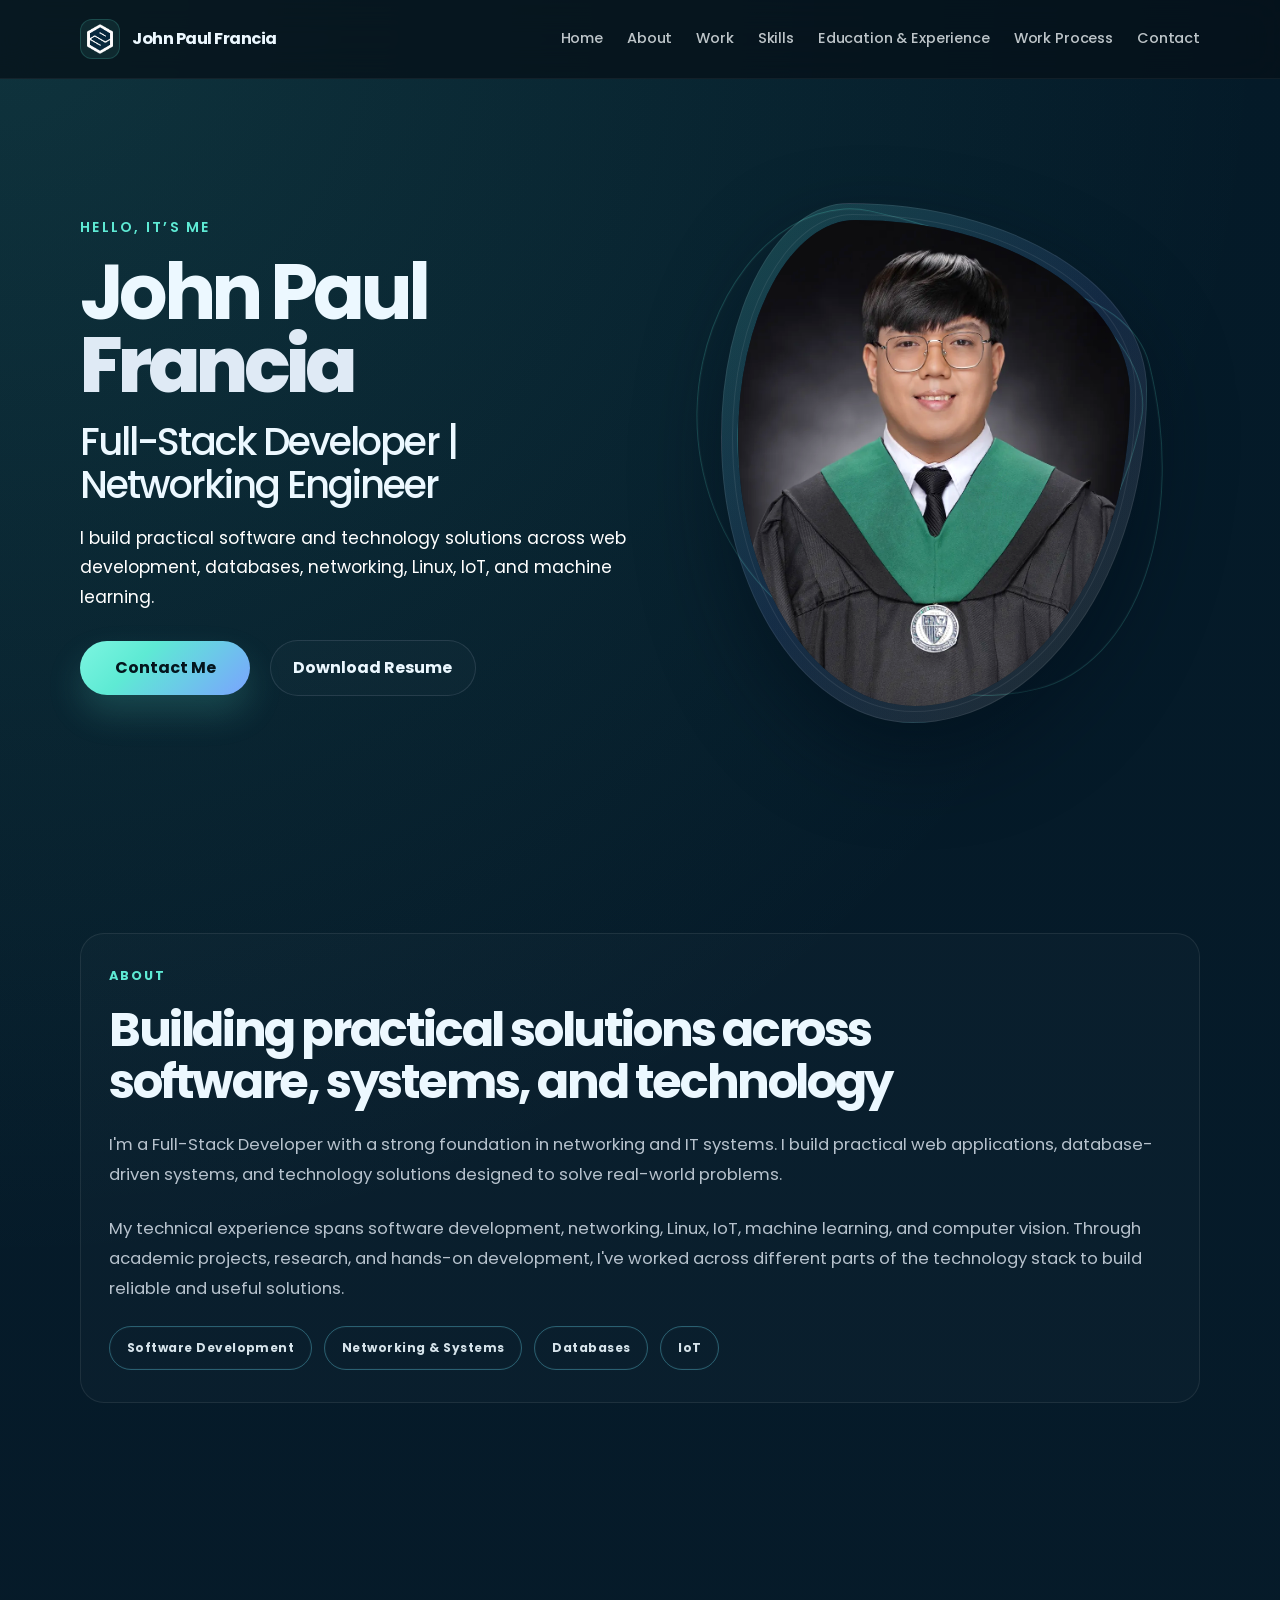
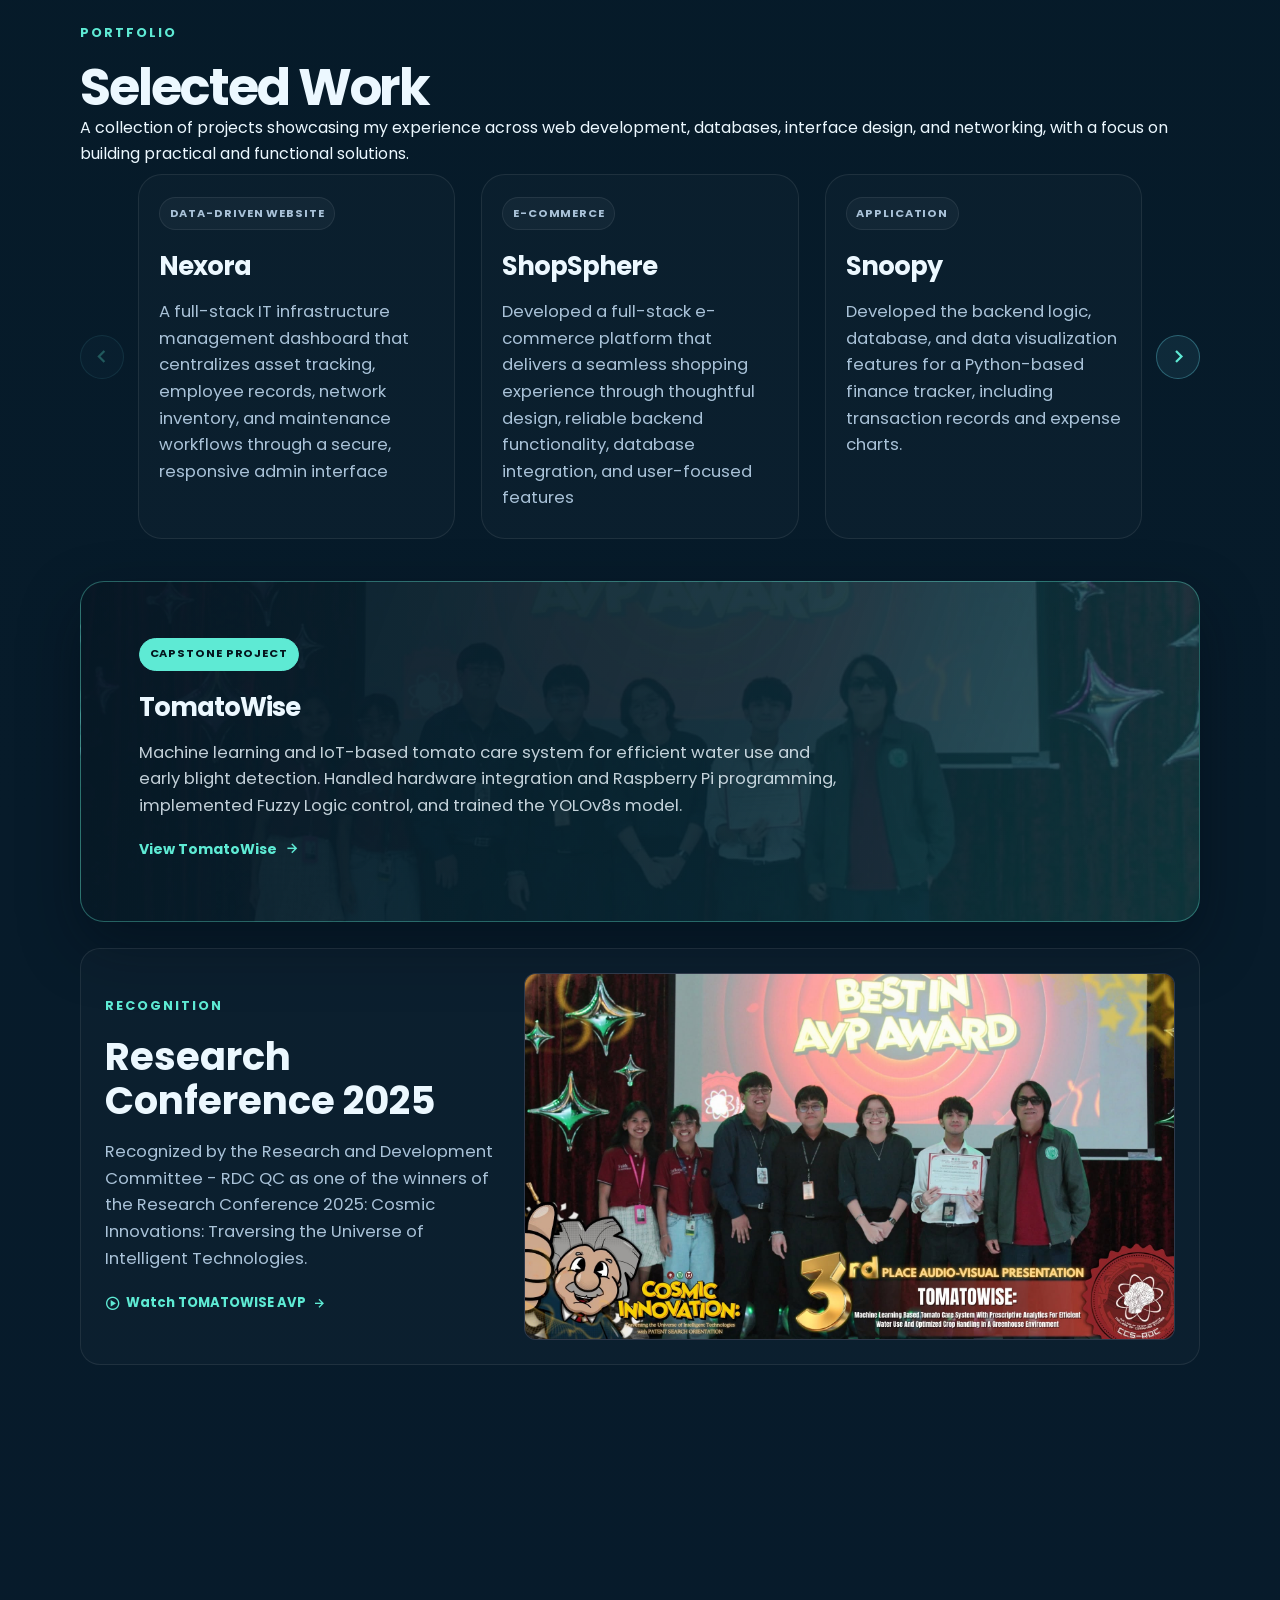
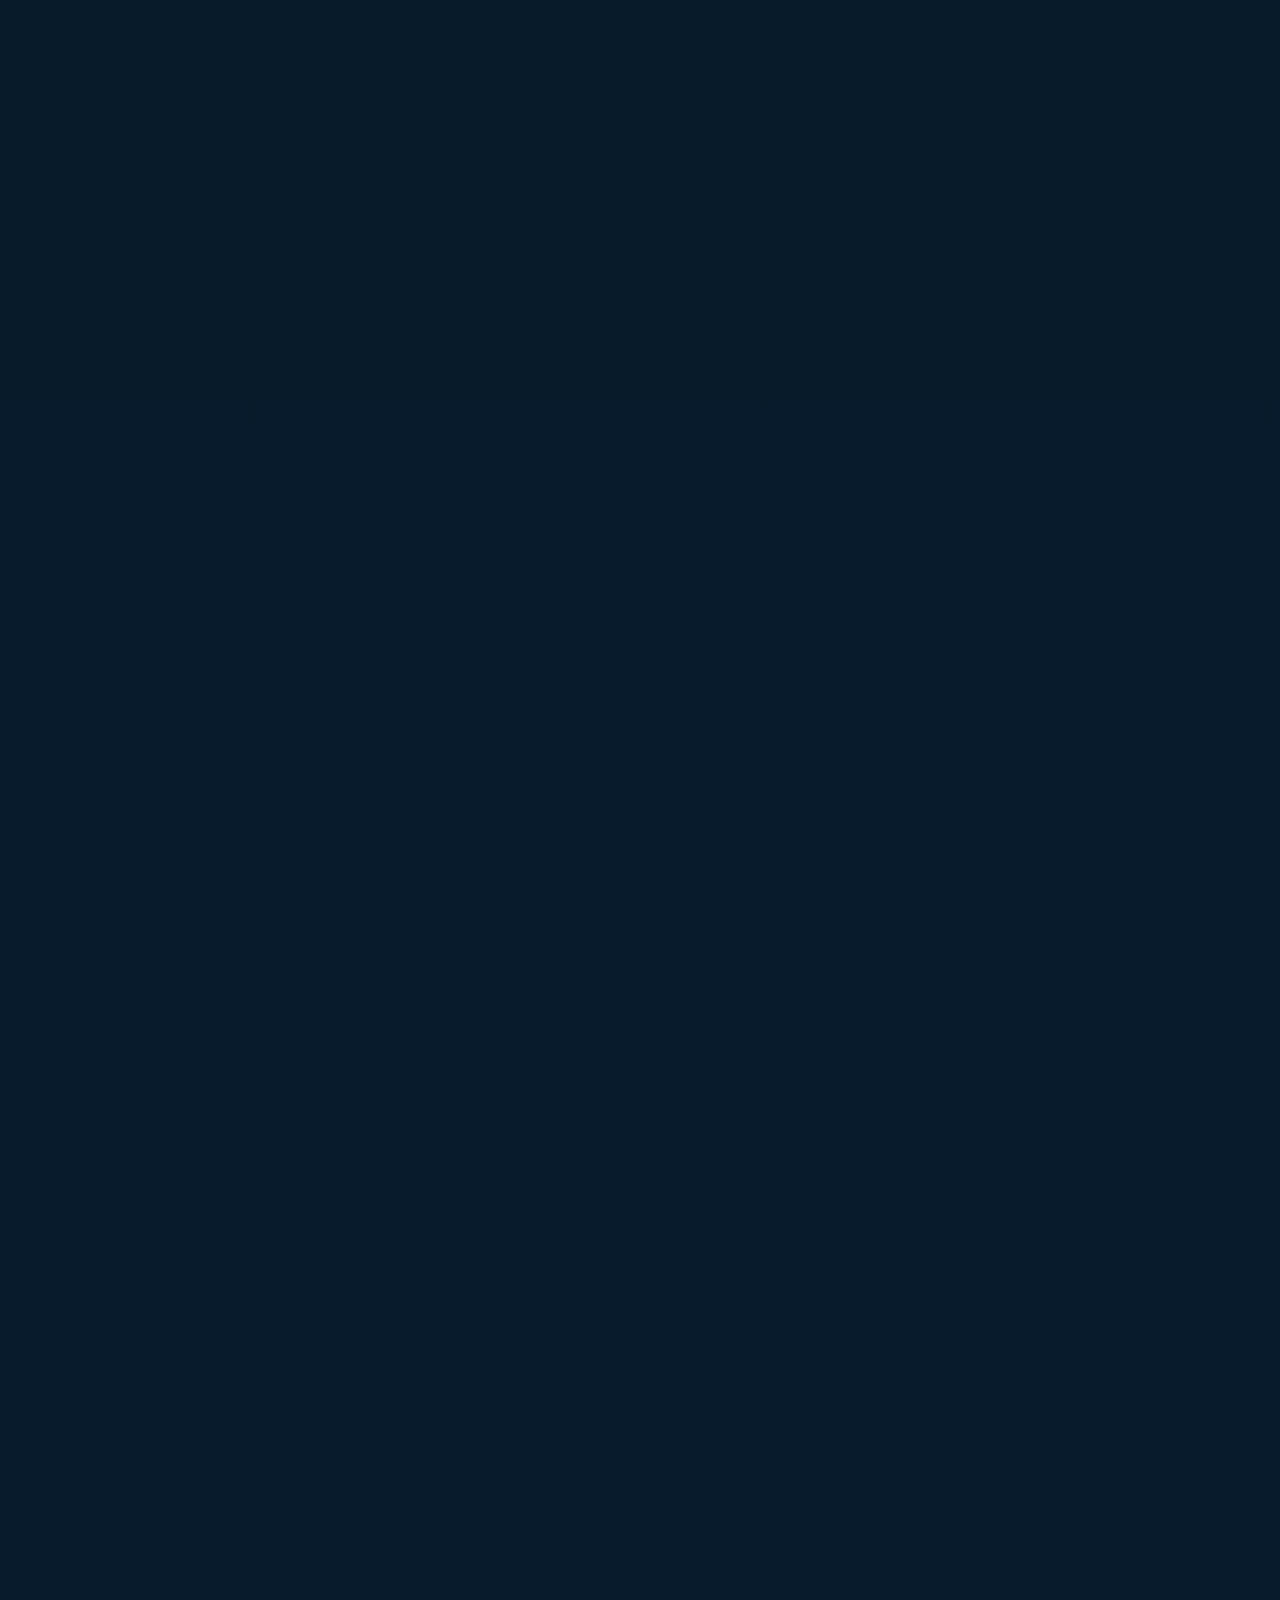
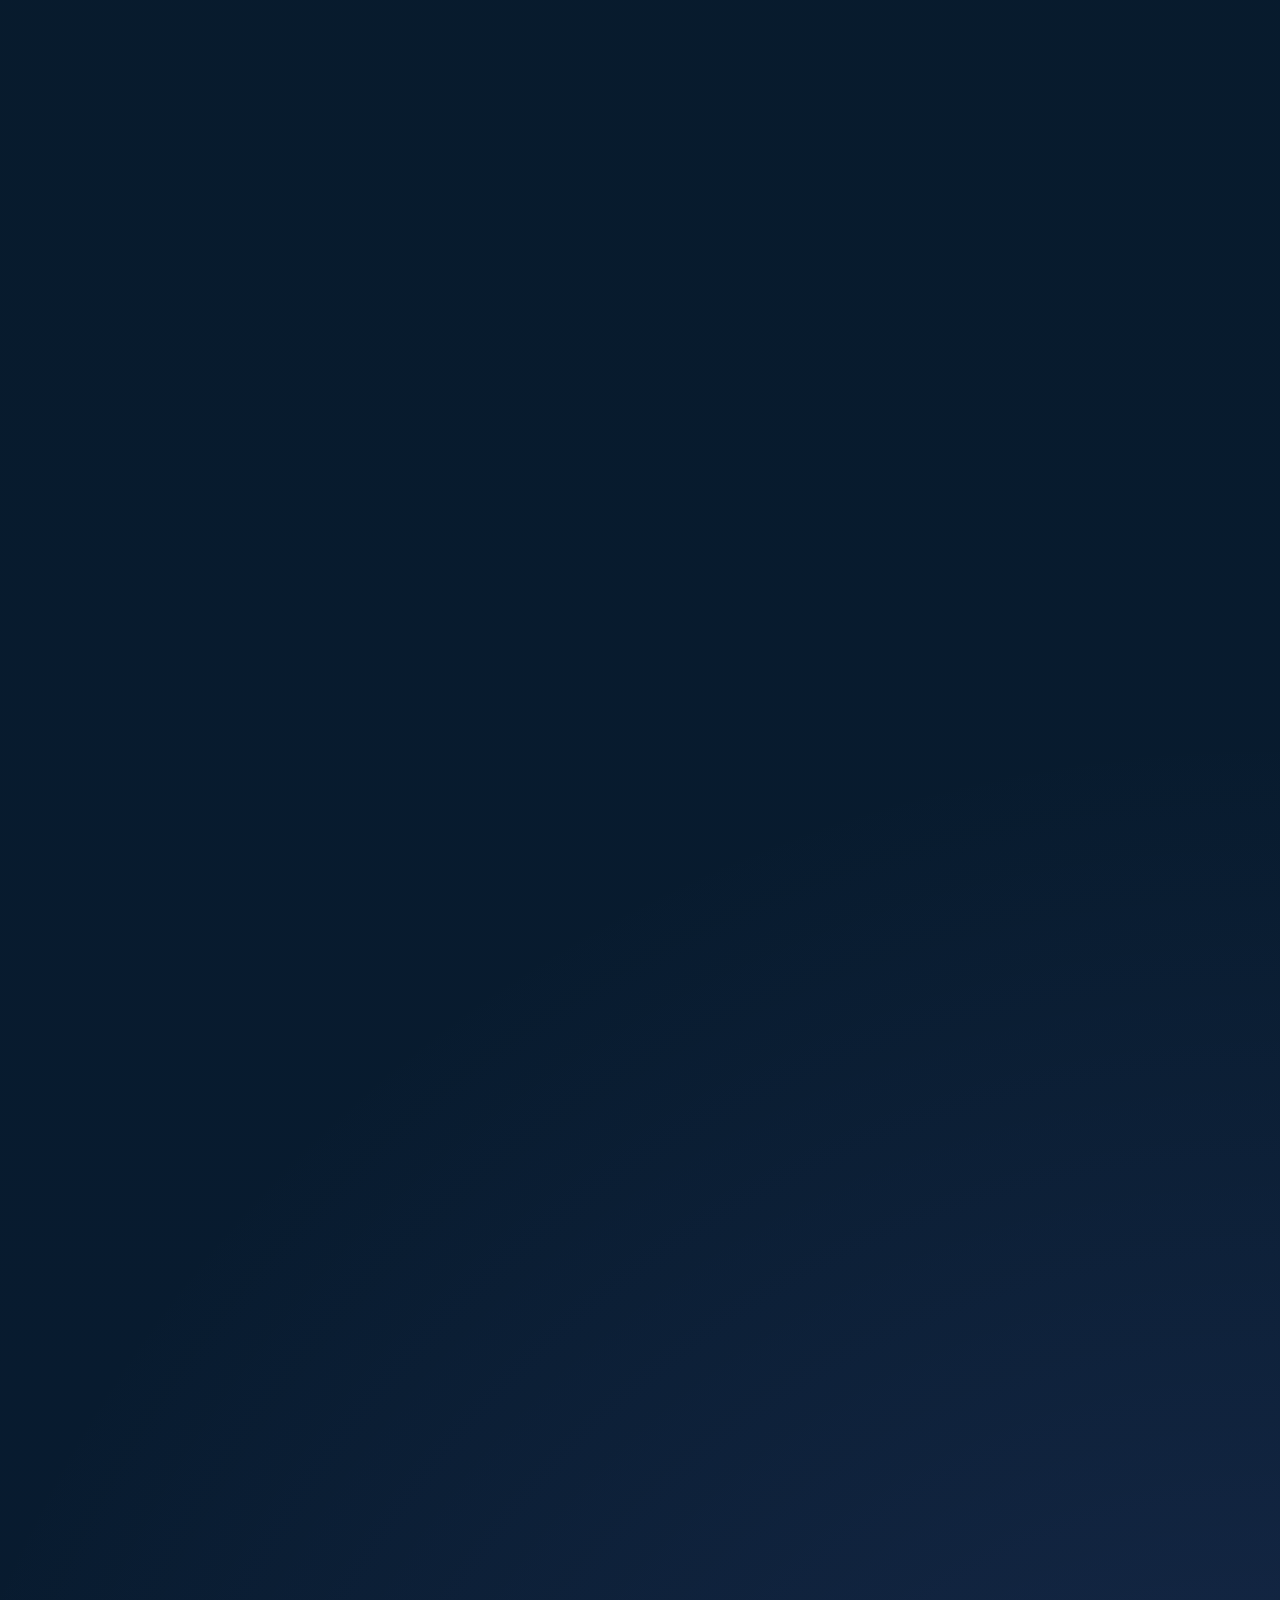
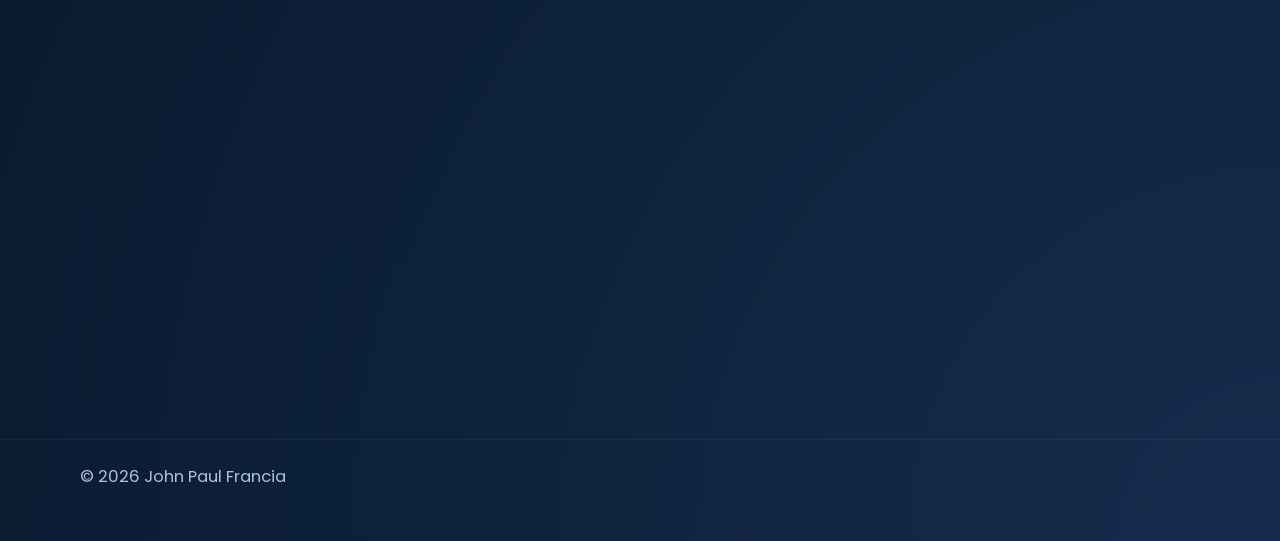
==== commit 8347411b: "changes" ====
--- a/index.html
+++ b/index.html
@@ -133,6 +133,17 @@
             <!-- Portfolio project cards -->
             <div class="project-carousel-viewport">
               <div class="project-grid">
+                <a class="project-card purrfect-card reveal" href="nexora.html">
+              <div class="project-info">
+                <div class="tag-row">
+                  <span>Data-Driven Website</span>
+                </div>
+                <h3>Nexora</h3>
+                <p>A full-stack IT infrastructure management dashboard that centralizes asset tracking, employee records, 
+                  network inventory, and maintenance workflows through a secure, responsive admin interface</p>
+              </div>
+              </a>
+
                 <a class="project-card purrfect-card reveal" href="shopsphere.html">
               <div class="project-info">
                 <div class="tag-row">
@@ -244,6 +255,9 @@
           <div class="skills-card-grid" aria-label="Technical skills">
             <article class="technology-card reveal" data-skill-category="development"><div class="technology-icon js-icon"><i class="bx bxl-javascript" aria-hidden="true"></i></div><div><h3>JavaScript</h3><p>Development</p></div></article>
             <article class="technology-card reveal" data-skill-category="development"><div class="technology-icon react-icon"><i class="bx bxl-react" aria-hidden="true"></i></div><div><h3>React.js</h3><p>Development</p></div></article>
+            <article class="technology-card reveal" data-skill-category="development"><div class="technology-icon next-icon"><i class="bx bxl-nextjs" aria-hidden="true"></i></div><div><h3>Next.js</h3><p>Development</p></div></article>
+            <article class="technology-card reveal" data-skill-category="development"><div class="technology-icon typescript-icon"><i class="bx bxl-typescript" aria-hidden="true"></i></div><div><h3>TypeScript</h3><p>Development</p></div></article>
+            <article class="technology-card reveal" data-skill-category="development"><div class="technology-icon tailwind-icon"><i class="bx bxl-tailwind-css" aria-hidden="true"></i></div><div><h3>Tailwind CSS</h3><p>Development</p></div></article>
             <article class="technology-card reveal" data-skill-category="development"><div class="technology-icon php-icon"><i class="bx bxl-php" aria-hidden="true"></i></div><div><h3>PHP</h3><p>Development</p></div></article>
             <article class="technology-card reveal" data-skill-category="development"><div class="technology-icon python-icon"><i class="bx bxl-python" aria-hidden="true"></i></div><div><h3>Python</h3><p>Development</p></div></article>
             <article class="technology-card reveal" data-skill-category="development"><div class="technology-icon java-icon"><i class="bx bxl-java" aria-hidden="true"></i></div><div><h3>Java</h3><p>Development</p></div></article>
--- a/style.css
+++ b/style.css
@@ -1084,7 +1084,7 @@
   grid-template-columns: repeat(4, minmax(0, 1fr));
   gap: 20px;
   margin-top: 38px;
-  min-height: calc(102px * 2 + 20px);
+  min-height: calc(102px * 3 + 20px * 2);
   align-content: start;
 }
 
@@ -1092,7 +1092,7 @@
   display: flex;
   align-items: center;
   gap: 20px;
-  min-height: 102px;
+  height: 102px;
   padding: 20px;
   border: 1px solid rgba(110, 234, 255, 0.18);
   border-radius: 15px;
@@ -1140,6 +1140,9 @@
 
 .js-icon { --technology-color: #f7df1e; background: rgba(247, 223, 30, 0.2); }
 .react-icon { --technology-color: #61dafb; background: rgba(97, 218, 251, 0.18); }
+.next-icon { --technology-color: #f2f7fa; background: rgba(242, 247, 250, 0.14); }
+.typescript-icon { --technology-color: #5b9bd5; background: rgba(91, 155, 213, 0.18); }
+.tailwind-icon { --technology-color: #58c4e7; background: rgba(88, 196, 231, 0.18); }
 .html-icon { --technology-color: #ff7650; background: rgba(255, 118, 80, 0.18); }
 .css-icon { --technology-color: #4ca7e8; background: rgba(76, 167, 232, 0.18); }
 .php-icon { --technology-color: #aeb7f5; background: rgba(174, 183, 245, 0.18); }
@@ -2317,7 +2320,7 @@
 
   .skills-card-grid {
     grid-template-columns: repeat(2, minmax(0, 1fr));
-    min-height: calc(102px * 4 + 20px * 3);
+    min-height: calc(102px * 5 + 20px * 4);
   }
 
   .skills-carousel .skill-card {
@@ -2500,14 +2503,14 @@
     grid-template-columns: repeat(2, minmax(0, 1fr));
     gap: 10px;
     margin-top: 28px;
-    min-height: calc(102px * 4 + 10px * 3);
+    min-height: calc(102px * 5 + 10px * 4);
   }
 
   .technology-card {
     display: grid;
     grid-template-columns: 44px minmax(0, 1fr);
     align-items: center;
-    min-height: 102px;
+    height: 102px;
     padding: 12px 10px;
     gap: 10px;
   }
@@ -2669,11 +2672,11 @@
 @media (max-width: 480px) {
   .skills-card-grid {
     grid-template-columns: repeat(2, minmax(0, 1fr));
-    min-height: calc(88px * 4 + 10px * 3);
+    min-height: calc(88px * 5 + 10px * 4);
   }
 
   .technology-card {
-    min-height: 88px;
+    height: 88px;
     padding: 14px 16px;
   }
 
@@ -2765,6 +2768,11 @@
 }
 
 .project-purrfect {
+  --project-accent: var(--primary);
+  --project-accent-soft: rgba(94, 234, 212, 0.12);
+}
+
+.project-nexora {
   --project-accent: var(--primary);
   --project-accent-soft: rgba(94, 234, 212, 0.12);
 }
@@ -2939,6 +2947,92 @@
   background: #172235;
 }
 
+/* Nexora case-study dashboard preview */
+.nexora-header {
+  max-width: 880px;
+}
+
+.nexora-meta {
+  display: flex;
+  flex-wrap: wrap;
+  gap: 12px 28px;
+  margin-top: 26px;
+  color: var(--muted);
+  font-size: 0.82rem;
+}
+
+.nexora-meta strong {
+  display: block;
+  margin-bottom: 2px;
+  color: var(--text);
+  font-size: 0.68rem;
+  letter-spacing: 0.12em;
+  text-transform: uppercase;
+}
+
+.nexora-preview {
+  position: relative;
+  overflow: hidden;
+  border: 1px solid rgba(94, 234, 212, 0.24);
+  border-radius: 16px;
+  background: #0c1d29;
+  box-shadow: var(--shadow);
+}
+
+.nexora-preview-topbar {
+  display: flex;
+  align-items: center;
+  gap: 16px;
+  min-height: 48px;
+  padding: 0 20px;
+  border-bottom: 1px solid rgba(255, 255, 255, 0.08);
+  color: #7891a3;
+  font-size: 0.65rem;
+  font-weight: 700;
+  letter-spacing: 0.1em;
+}
+
+.nexora-window-dots { display: flex; gap: 5px; }
+.nexora-window-dots i { width: 7px; height: 7px; border-radius: 50%; background: #456071; }
+.nexora-window-dots i:first-child { background: #e98c6d; }
+.nexora-live { display: inline-flex; align-items: center; gap: 6px; margin-left: auto; color: #8ed7a8; letter-spacing: 0; text-transform: none; }
+.nexora-live i { width: 6px; height: 6px; border-radius: 50%; background: #8ed7a8; box-shadow: 0 0 10px #8ed7a8; }
+
+.nexora-dashboard { display: grid; grid-template-columns: 154px 1fr; min-height: 480px; }
+.nexora-sidebar { padding: 22px 14px; background: #091923; border-right: 1px solid rgba(255, 255, 255, 0.07); }
+.nexora-symbol { display: grid; place-items: center; width: 32px; height: 32px; margin: 0 10px 30px; border-radius: 9px; background: var(--project-accent); color: #17222a; font-weight: 800; }
+.nexora-sidebar nav { display: grid; gap: 6px; }
+.nexora-sidebar a { display: flex; align-items: center; gap: 10px; padding: 10px; border-radius: 7px; color: #7991a0; font-size: 0.72rem; }
+.nexora-sidebar a.is-current { background: rgba(247, 201, 138, 0.13); color: var(--project-accent); }
+.nexora-sidebar a i { font-size: 1.1rem; }
+.nexora-dashboard-content { padding: 28px; background: #112633; }
+.nexora-dashboard-heading { display: flex; align-items: center; justify-content: space-between; gap: 18px; margin-bottom: 24px; }
+.nexora-kicker { color: #7995a6; font-size: 0.62rem; letter-spacing: 0.1em; text-transform: uppercase; }
+.nexora-dashboard-heading h2 { margin-top: 4px; color: #eff8f7; font-size: 1.35rem; letter-spacing: -0.03em; }
+.nexora-action { display: inline-flex; align-items: center; gap: 6px; border: 0; border-radius: 6px; padding: 9px 12px; background: var(--project-accent); color: #17222a; font-size: 0.68rem; font-weight: 700; }
+.nexora-stat-grid { display: grid; grid-template-columns: repeat(4, 1fr); gap: 10px; }
+.nexora-stat-grid article, .nexora-panel { border: 1px solid rgba(255, 255, 255, 0.08); border-radius: 8px; background: rgba(6, 18, 27, 0.4); }
+.nexora-stat-grid article { padding: 16px; }
+.nexora-stat-grid span { display: block; color: #88a0ad; font-size: 0.67rem; }
+.nexora-stat-grid strong { display: block; margin: 5px 0 4px; color: #f0f7f4; font-size: 1.55rem; letter-spacing: -0.05em; }
+.nexora-stat-grid small { color: #718c99; font-size: 0.59rem; }
+.nexora-stat-grid small.up { color: #82d2a1; }.nexora-stat-grid small.warn { color: #f1b37e; }
+.nexora-dashboard-grid { display: grid; grid-template-columns: 1.2fr 0.8fr; gap: 10px; margin-top: 10px; }
+.nexora-panel { min-height: 225px; padding: 18px; }
+.nexora-panel-heading { display: flex; align-items: start; justify-content: space-between; gap: 10px; margin-bottom: 20px; }
+.nexora-panel h3 { margin-top: 4px; color: #f0f7f4; font-size: 0.92rem; }
+.nexora-status-chip { padding: 5px 7px; border-radius: 4px; background: rgba(130, 210, 161, 0.12); color: #82d2a1; font-size: 0.57rem; }
+.nexora-panel-arrow { color: var(--project-accent); font-size: 1.2rem; }
+.nexora-health-row { display: grid; grid-template-columns: 115px 1fr 32px; align-items: center; gap: 10px; margin-top: 13px; color: #92aab5; font-size: 0.63rem; }.nexora-health-row strong { color: #e8f2ef; font-size: 0.65rem; }
+.nexora-progress { height: 5px; overflow: hidden; border-radius: 10px; background: #203b47; }.nexora-progress i { display: block; height: 100%; border-radius: inherit; background: var(--project-accent); }
+.nexora-chart { display: flex; align-items: end; gap: 7px; height: 62px; margin-top: 20px; padding: 0 5px; border-bottom: 1px solid rgba(255, 255, 255, 0.1); }.nexora-chart i { flex: 1; border-radius: 3px 3px 0 0; background: rgba(94, 234, 212, 0.6); }
+.nexora-ticket { display: flex; align-items: center; gap: 9px; padding: 10px 0; border-top: 1px solid rgba(255, 255, 255, 0.07); }.nexora-ticket > div { min-width: 0; flex: 1; }.nexora-ticket strong, .nexora-ticket small { display: block; }.nexora-ticket strong { color: #e5efec; font-size: 0.65rem; }.nexora-ticket small { margin-top: 2px; color: #7995a2; font-size: 0.57rem; }.nexora-ticket em { color: #e9b37e; font-size: 0.58rem; font-style: normal; }.ticket-icon { display: grid; place-items: center; width: 26px; height: 26px; border-radius: 6px; font-size: 0.9rem; }.ticket-orange { background: rgba(233, 140, 109, 0.15); color: #e98c6d; }.ticket-blue { background: rgba(116, 181, 213, 0.15); color: #74b5d5; }.ticket-green { background: rgba(130, 210, 161, 0.15); color: #82d2a1; }
+.nexora-capabilities { display: grid; grid-template-columns: 0.8fr 1.2fr; gap: 70px; padding: 100px 0 20px; }.nexora-capabilities h2 { font-size: clamp(2rem, 4vw, 3.1rem); }.nexora-capability-grid { display: grid; gap: 12px; }.nexora-capability-grid article { padding: 20px 0; border-top: 1px solid var(--line); }.nexora-capability-grid i { color: var(--project-accent); font-size: 1.5rem; }.nexora-capability-grid h3 { margin: 9px 0 4px; font-size: 1.05rem; }.nexora-capability-grid p { font-size: 0.9rem; }
+
+@media (max-width: 767px) {
+  .nexora-preview-topbar { padding: 0 12px; font-size: 0.52rem; }.nexora-dashboard { grid-template-columns: 54px 1fr; }.nexora-sidebar { padding: 18px 8px; }.nexora-symbol { margin: 0 auto 24px; }.nexora-sidebar a { justify-content: center; padding: 10px 6px; }.nexora-sidebar a span { display: none; }.nexora-dashboard-content { padding: 18px 12px; }.nexora-stat-grid { grid-template-columns: repeat(2, 1fr); }.nexora-stat-grid article { padding: 12px; }.nexora-dashboard-grid { grid-template-columns: 1fr; }.nexora-health-panel { min-height: 220px; }.nexora-capabilities { grid-template-columns: 1fr; gap: 35px; padding-top: 64px; }.nexora-meta { gap: 14px; }.nexora-action { padding: 8px; font-size: 0; }.nexora-action i { font-size: 1rem; }
+}
+
 @media (max-width: 767px) {
   .project-page-main {
     padding: 44px 0 72px;
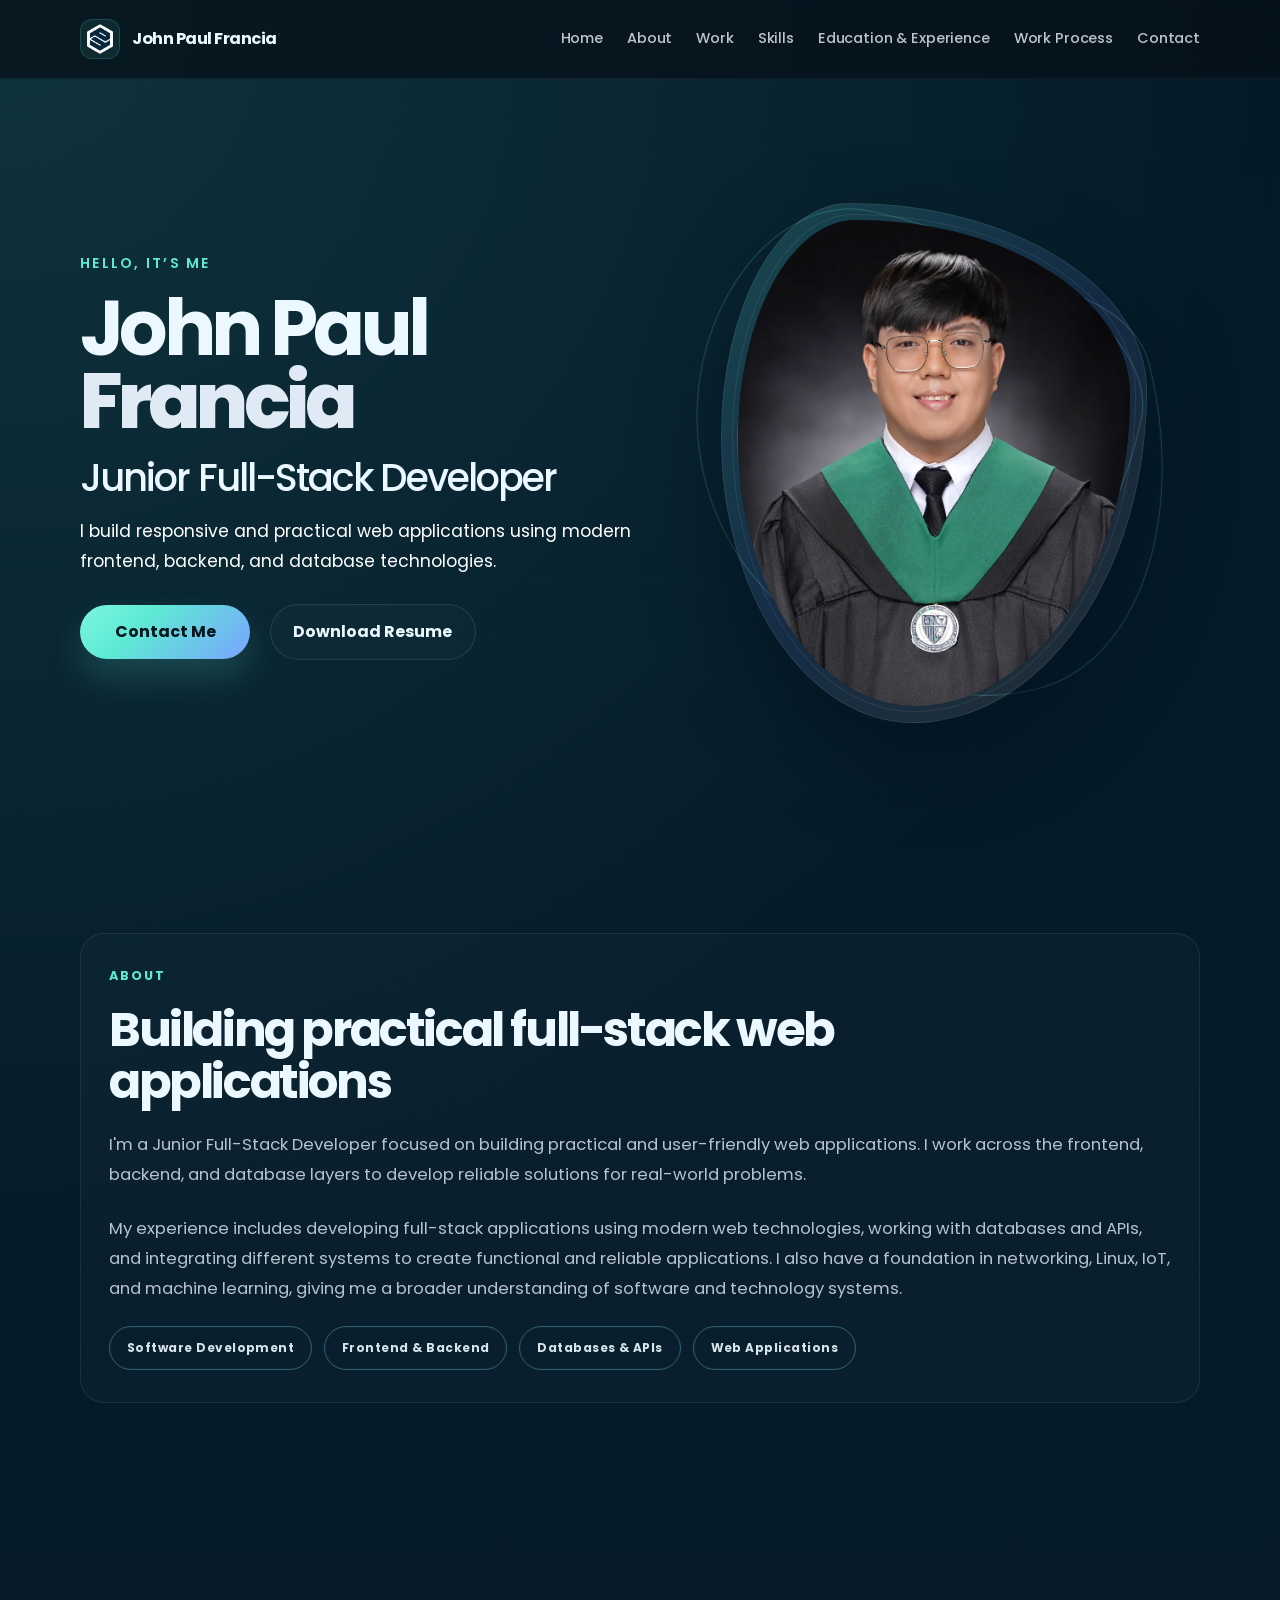
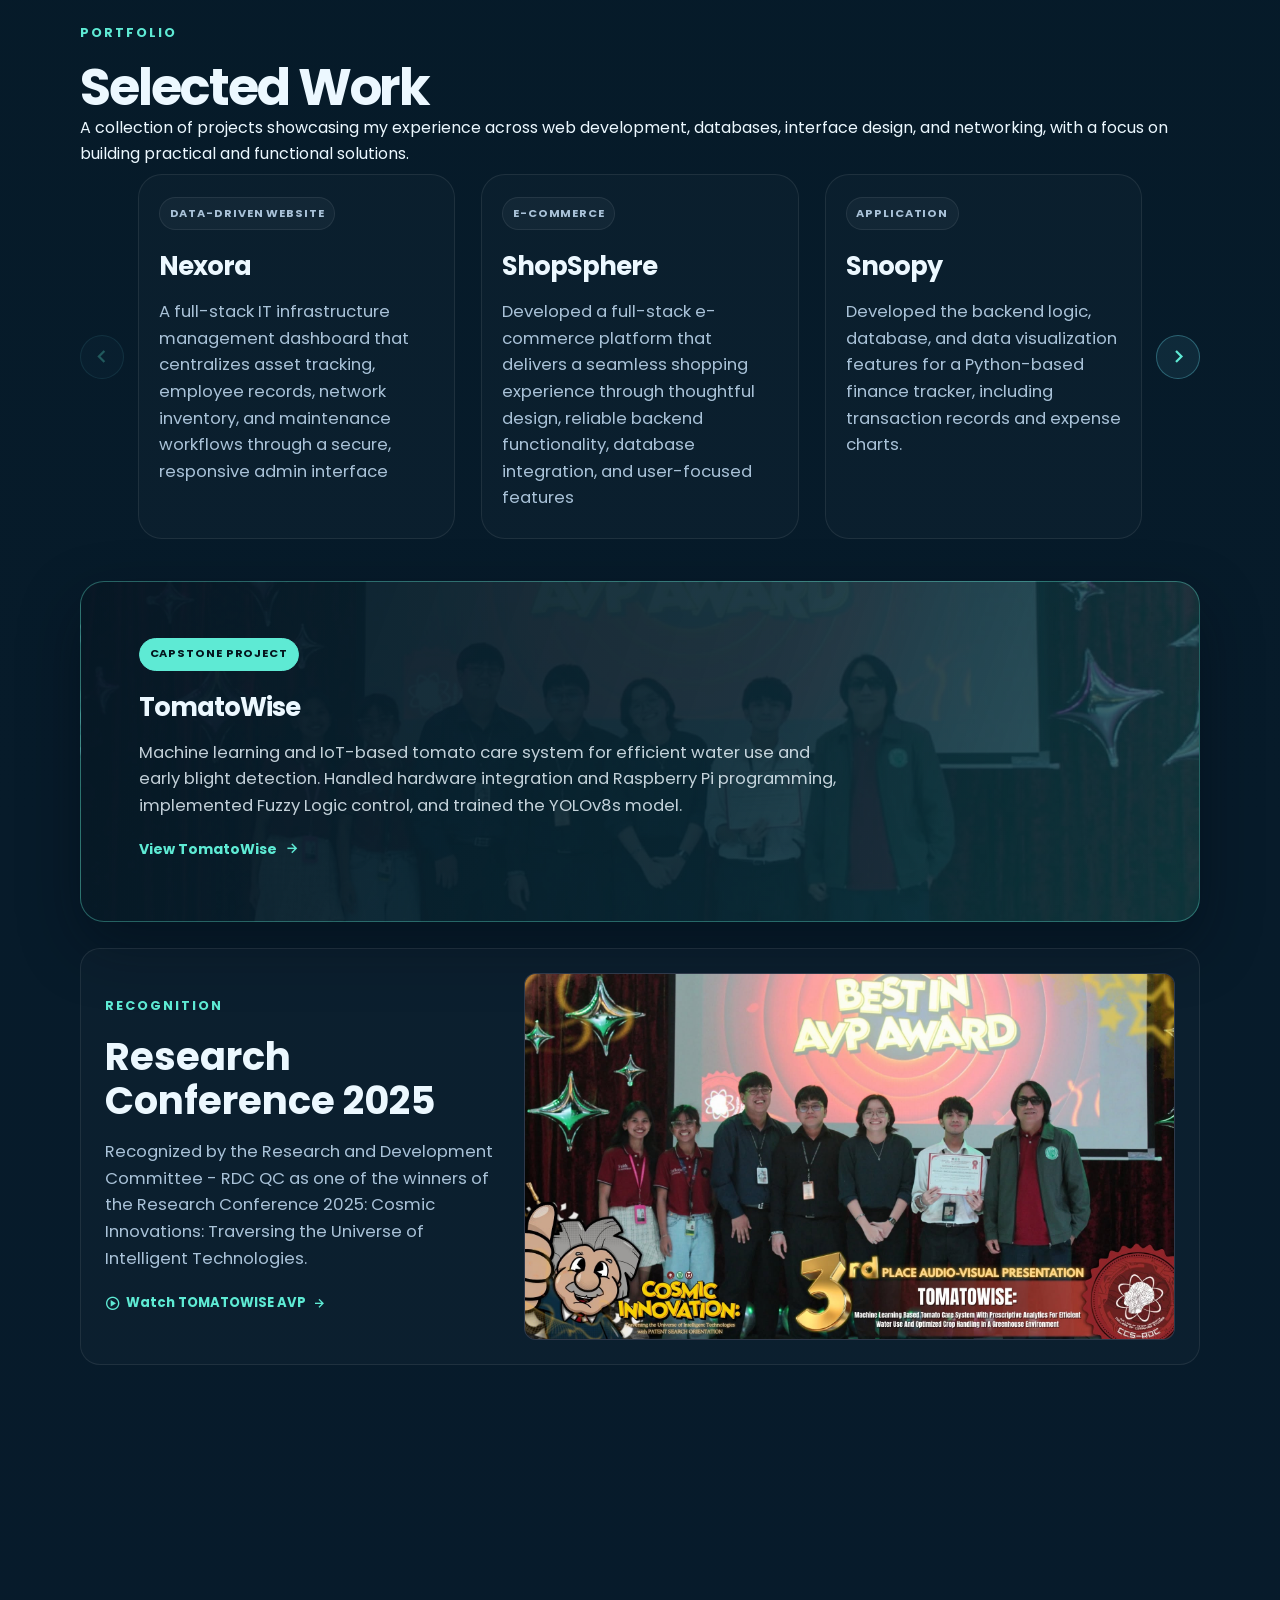
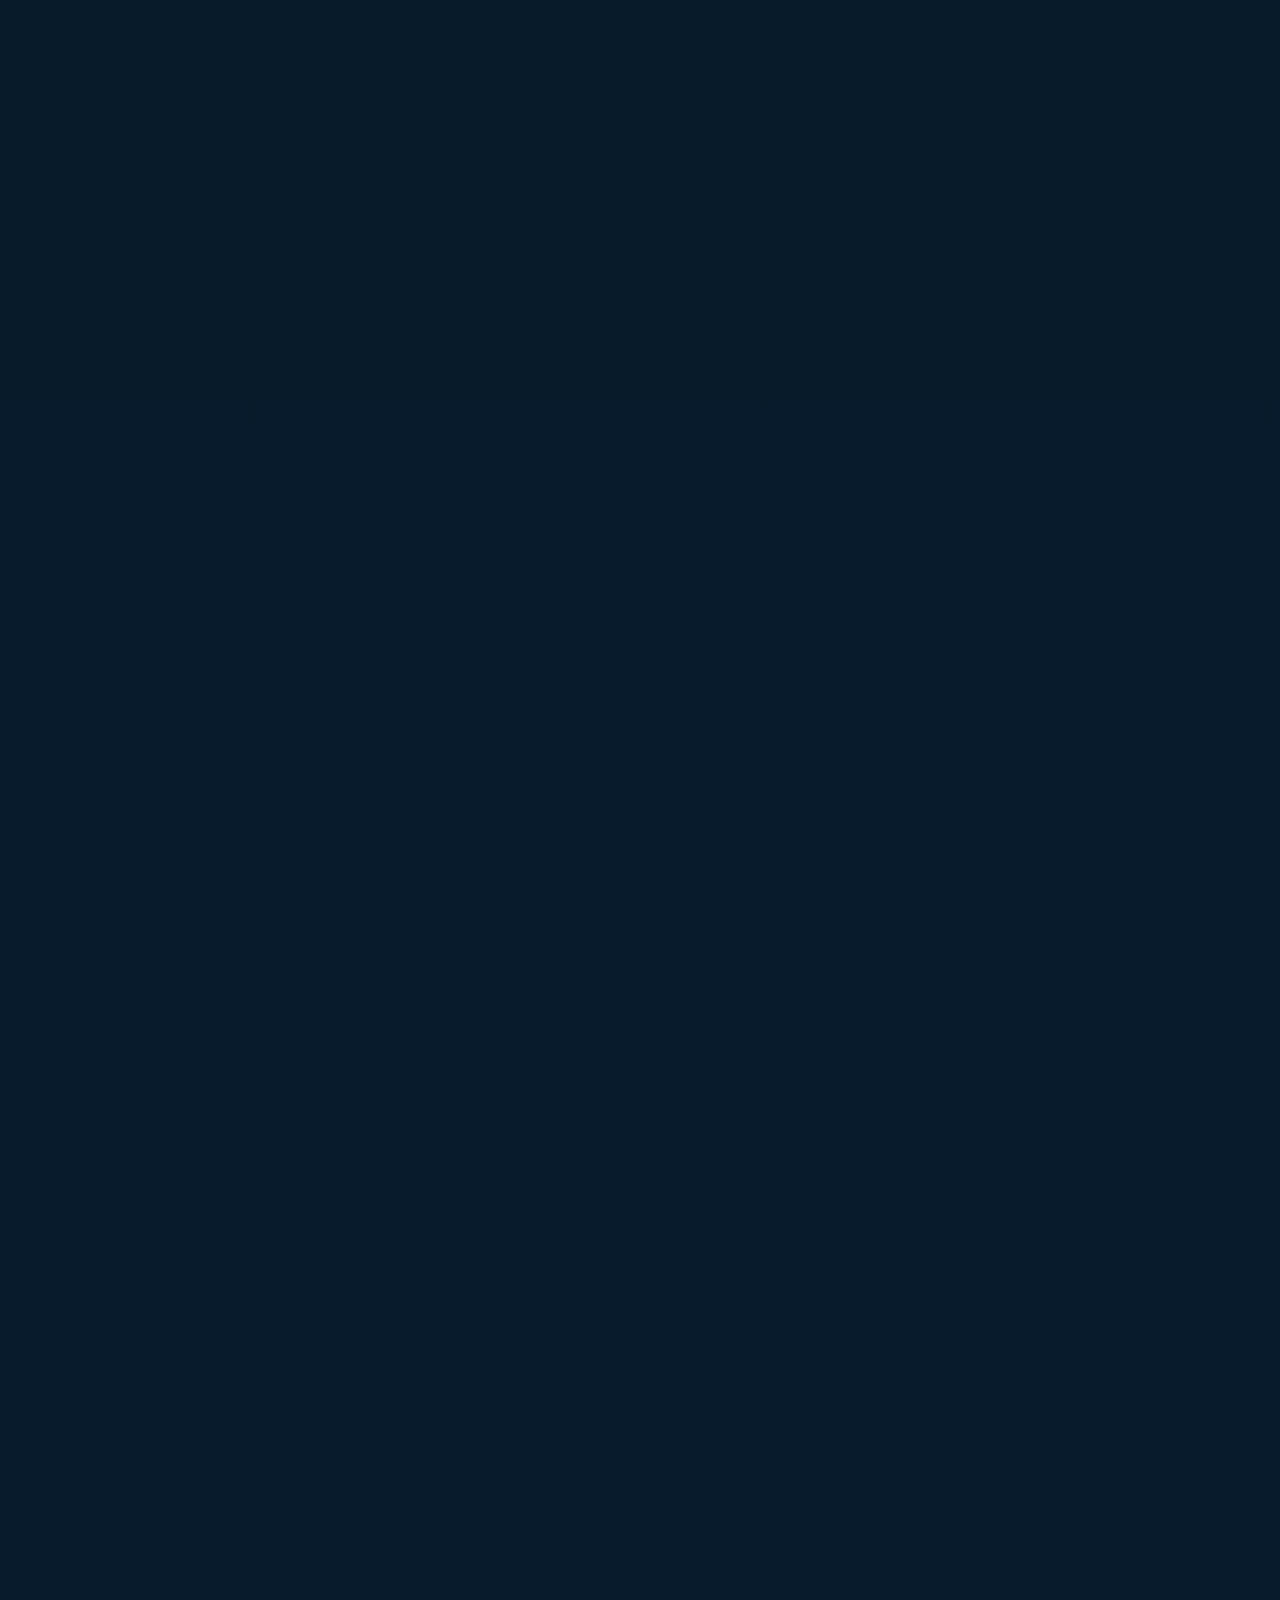
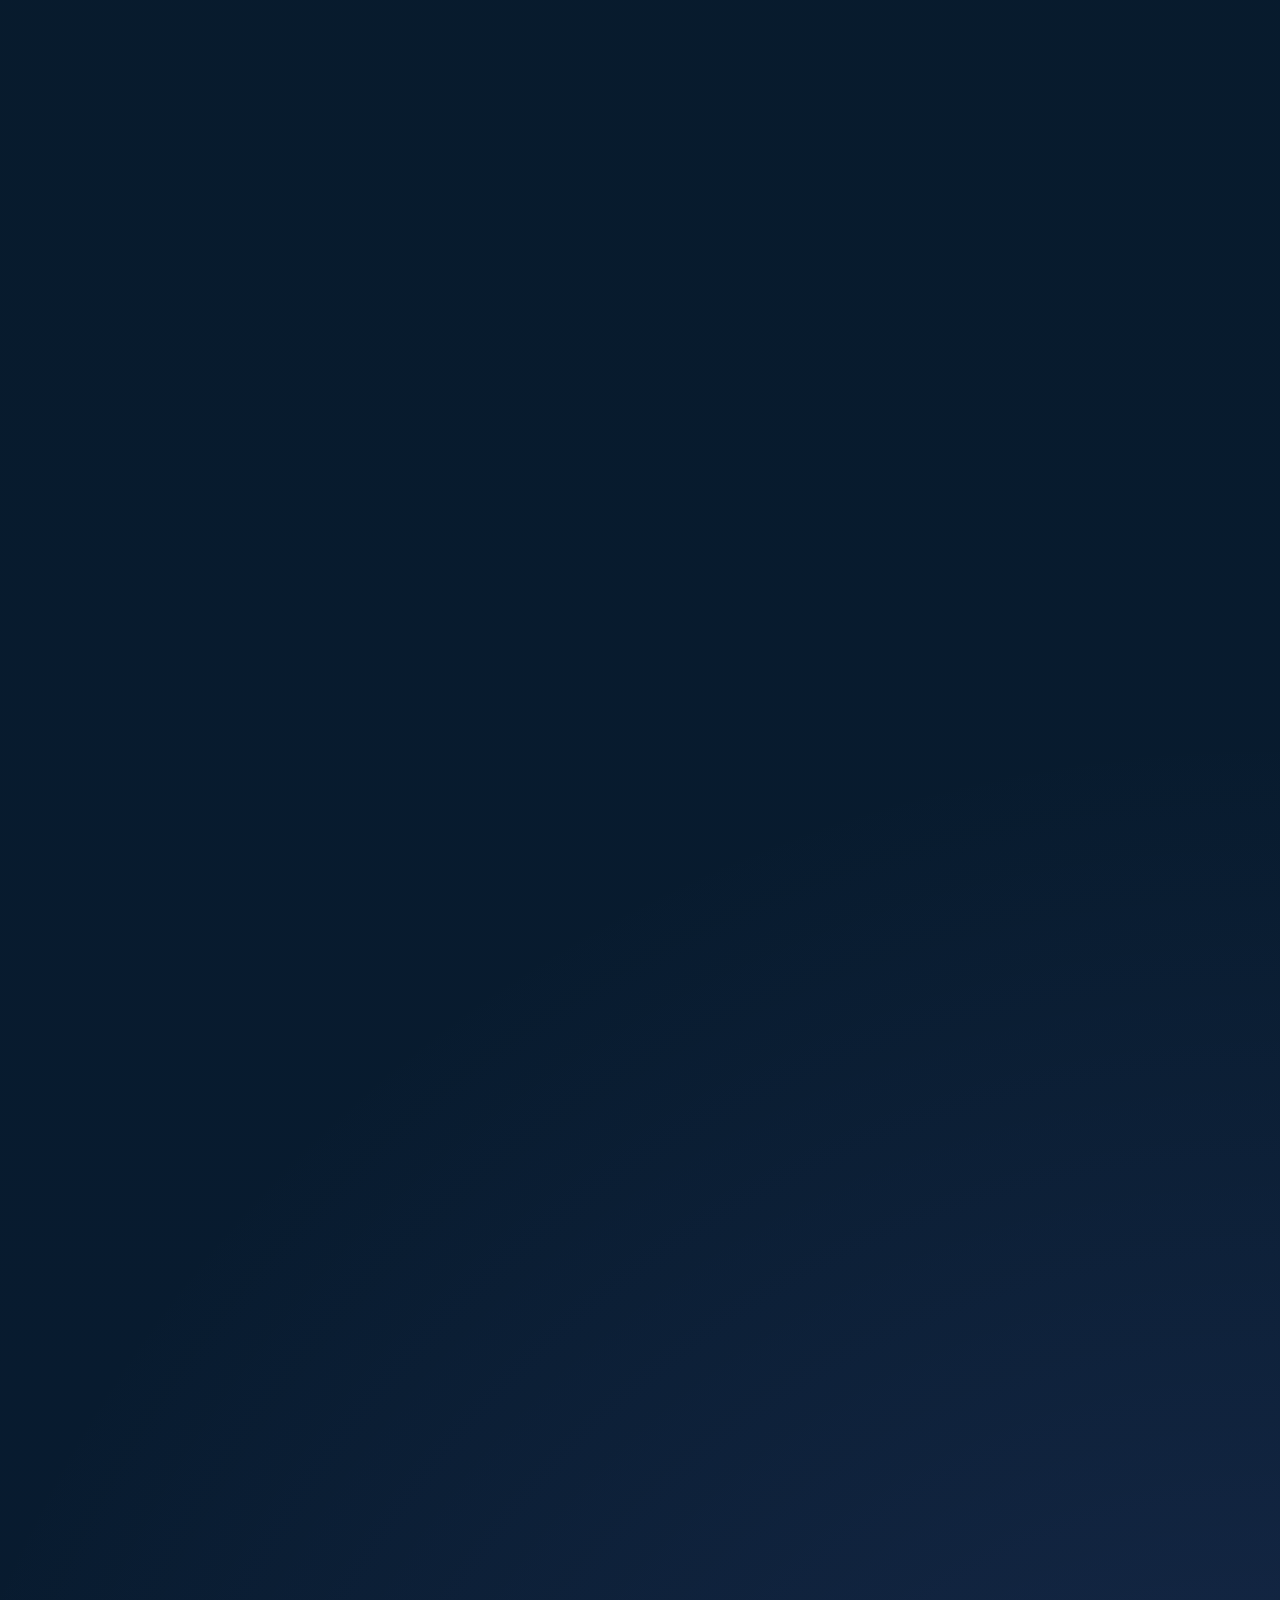
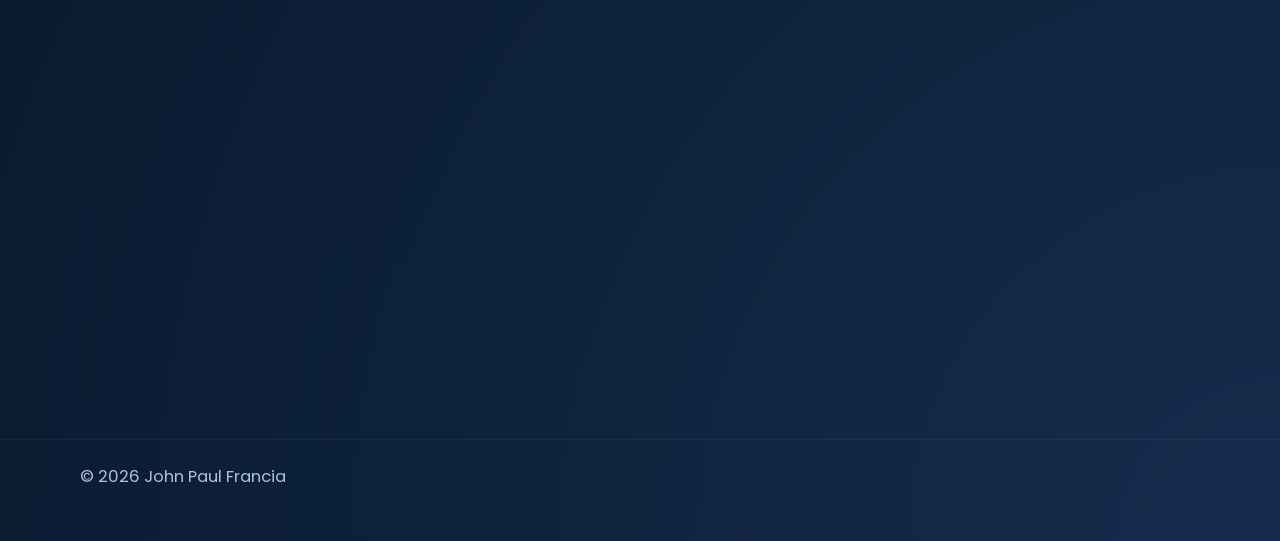
==== commit 4d5138f0: "changes" ====
--- a/index.html
+++ b/index.html
@@ -55,9 +55,9 @@
               <span class="highlight-block">Francia</span>
             </h1>
             <p class="title-line">
-              Full-Stack Developer | Networking Engineer
+              Junior Full-Stack Developer
             </p>
-            <p class="lead">I build practical software and technology solutions across web development, databases, networking, Linux, IoT, and machine learning.</p>
+            <p class="lead">I build responsive and practical web applications using modern frontend, backend, and database technologies.</p>
 
             <div class="hero-actions">
               <a href="https://mail.google.com/mail/?view=cm&fs=1&to=jconcepcionfrancia@gmail.com&su=Portfolio%20Inquiry" class="button primary" target="_blank" rel="noreferrer">
@@ -92,26 +92,26 @@
         <div class="container about-simple reveal">
           <div class="about-intro">
             <p class="section-label">About</p>
-            <h2>Building practical solutions across software, systems, and technology</h2>
+            <h2>Building practical full-stack web applications</h2>
           </div>
 
           <div class="about-content">
             <p>
-              I'm a Full-Stack Developer with a strong foundation in networking and IT systems. I build practical web applications, 
-              database-driven systems, and technology solutions designed to solve real-world problems.
+              I'm a Junior Full-Stack Developer focused on building practical and user-friendly web applications. 
+              I work across the frontend, backend, and database layers to develop reliable solutions for real-world problems.
             </p>
             <span>
-              My technical experience spans software development, networking, Linux, IoT, machine learning, and computer vision. 
-              Through academic projects, research, and hands-on development, I've worked across different parts of the technology 
-              stack to build reliable and useful solutions.
+              My experience includes developing full-stack applications using modern web technologies, working with databases 
+              and APIs, and integrating different systems to create functional and reliable applications. I also have a foundation 
+              in networking, Linux, IoT, and machine learning, giving me a broader understanding of software and technology systems.
             </span>
           </div>
 
           <div class="about-tags" aria-label="Skills">
             <span>Software Development</span>
-            <span>Networking & Systems</span>
-            <span>Databases</span>
-            <span>IoT</span>
+            <span>Frontend & Backend</span>
+            <span>Databases & APIs</span>
+            <span>Web Applications</span>
           </div>
         </div>
       </section>
@@ -253,29 +253,29 @@
           </div>
 
           <div class="skills-card-grid" aria-label="Technical skills">
-            <article class="technology-card reveal" data-skill-category="development"><div class="technology-icon js-icon"><i class="bx bxl-javascript" aria-hidden="true"></i></div><div><h3>JavaScript</h3><p>Development</p></div></article>
-            <article class="technology-card reveal" data-skill-category="development"><div class="technology-icon react-icon"><i class="bx bxl-react" aria-hidden="true"></i></div><div><h3>React.js</h3><p>Development</p></div></article>
-            <article class="technology-card reveal" data-skill-category="development"><div class="technology-icon next-icon"><i class="bx bxl-nextjs" aria-hidden="true"></i></div><div><h3>Next.js</h3><p>Development</p></div></article>
-            <article class="technology-card reveal" data-skill-category="development"><div class="technology-icon typescript-icon"><i class="bx bxl-typescript" aria-hidden="true"></i></div><div><h3>TypeScript</h3><p>Development</p></div></article>
-            <article class="technology-card reveal" data-skill-category="development"><div class="technology-icon tailwind-icon"><i class="bx bxl-tailwind-css" aria-hidden="true"></i></div><div><h3>Tailwind CSS</h3><p>Development</p></div></article>
-            <article class="technology-card reveal" data-skill-category="development"><div class="technology-icon php-icon"><i class="bx bxl-php" aria-hidden="true"></i></div><div><h3>PHP</h3><p>Development</p></div></article>
-            <article class="technology-card reveal" data-skill-category="development"><div class="technology-icon python-icon"><i class="bx bxl-python" aria-hidden="true"></i></div><div><h3>Python</h3><p>Development</p></div></article>
-            <article class="technology-card reveal" data-skill-category="development"><div class="technology-icon java-icon"><i class="bx bxl-java" aria-hidden="true"></i></div><div><h3>Java</h3><p>Development</p></div></article>
-            <article class="technology-card reveal" data-skill-category="development"><div class="technology-icon html-icon"><i class="bx bxl-html5" aria-hidden="true"></i></div><div><h3>HTML</h3><p>Development</p></div></article>
-            <article class="technology-card reveal" data-skill-category="development"><div class="technology-icon css-icon"><i class="bx bxl-css3" aria-hidden="true"></i></div><div><h3>CSS</h3><p>Development</p></div></article>
-            <article class="technology-card reveal" data-skill-category="backend"><div class="technology-icon database-icon"><i class="bx bx-data" aria-hidden="true"></i></div><div><h3>MySQL</h3><p>Backend & Databases</p></div></article>
-            <article class="technology-card reveal" data-skill-category="backend"><div class="technology-icon postgres-icon"><i class="bx bxl-postgresql" aria-hidden="true"></i></div><div><h3>PostgreSQL</h3><p>Backend & Databases</p></div></article>
-            <article class="technology-card reveal" data-skill-category="backend"><div class="technology-icon sqlite-icon"><i class="bx bx-data" aria-hidden="true"></i></div><div><h3>SQLite</h3><p>Backend & Databases</p></div></article>
-            <article class="technology-card reveal" data-skill-category="backend"><div class="technology-icon node-icon"><i class="bx bxl-nodejs" aria-hidden="true"></i></div><div><h3>Node.js</h3><p>Backend & Runtime</p></div></article>
-            <article class="technology-card reveal" data-skill-category="networking"><div class="technology-icon linux-icon"><i class="bx bxl-tux" aria-hidden="true"></i></div><div><h3>Linux</h3><p>Network &Systems</p></div></article>
+            <article class="technology-card reveal" data-skill-category="development"><div class="technology-icon js-icon"><i class="bx bxl-javascript" aria-hidden="true"></i></div><div><h3>JavaScript</h3><p>Web Development</p></div></article>
+            <article class="technology-card reveal" data-skill-category="development"><div class="technology-icon react-icon"><i class="bx bxl-react" aria-hidden="true"></i></div><div><h3>React.js</h3><p>Frontend Development</p></div></article>
+            <article class="technology-card reveal" data-skill-category="development"><div class="technology-icon next-icon"><i class="bx bxl-nextjs" aria-hidden="true"></i></div><div><h3>Next.js</h3><p>React Framework</p></div></article>
+            <article class="technology-card reveal" data-skill-category="development"><div class="technology-icon typescript-icon"><i class="bx bxl-typescript" aria-hidden="true"></i></div><div><h3>TypeScript</h3><p>Web Development</p></div></article>
+            <article class="technology-card reveal" data-skill-category="development"><div class="technology-icon tailwind-icon"><i class="bx bxl-tailwind-css" aria-hidden="true"></i></div><div><h3>Tailwind CSS</h3><p>UI Styling</p></div></article>
+            <article class="technology-card reveal" data-skill-category="development"><div class="technology-icon java-icon"><i class="bx bxl-java" aria-hidden="true"></i></div><div><h3>Java</h3><p>Application Development</p></div></article>
+            <article class="technology-card reveal" data-skill-category="development"><div class="technology-icon html-icon"><i class="bx bxl-html5" aria-hidden="true"></i></div><div><h3>HTML</h3><p>Web Structure</p></div></article>
+            <article class="technology-card reveal" data-skill-category="development"><div class="technology-icon css-icon"><i class="bx bxl-css3" aria-hidden="true"></i></div><div><h3>CSS</h3><p>Web Styling</p></div></article>
+            <article class="technology-card reveal" data-skill-category="backend"><div class="technology-icon python-icon"><i class="bx bxl-python" aria-hidden="true"></i></div><div><h3>Python</h3><p>Backend & Development</p></div></article>
+            <article class="technology-card reveal" data-skill-category="backend"><div class="technology-icon flask-icon"><i class="bx bx-server" aria-hidden="true"></i></div><div><h3>Flask</h3><p>Backend Development</p></div></article>
+            <article class="technology-card reveal" data-skill-category="backend"><div class="technology-icon ai-icon"><i class="bx bx-brain" aria-hidden="true"></i></div><div><h3>REST API / API Integration</h3><p>API Development & Integration</p></div></article>
+            <article class="technology-card reveal" data-skill-category="backend"><div class="technology-icon php-icon"><i class="bx bxl-php" aria-hidden="true"></i></div><div><h3>PHP</h3><p>Backend Development</p></div></article>
+            <article class="technology-card reveal" data-skill-category="backend"><div class="technology-icon node-icon"><i class="bx bxl-nodejs" aria-hidden="true"></i></div><div><h3>Node.js</h3><p>Backend Development</p></div></article>
+            <article class="technology-card reveal" data-skill-category="backend"><div class="technology-icon database-icon"><i class="bx bx-data" aria-hidden="true"></i></div><div><h3>MySQL</h3><p>Database Management</p></div></article>
+            <article class="technology-card reveal" data-skill-category="backend"><div class="technology-icon postgres-icon"><i class="bx bxl-postgresql" aria-hidden="true"></i></div><div><h3>PostgreSQL</h3><p>Database Management</p></div></article>
+            <article class="technology-card reveal" data-skill-category="backend"><div class="technology-icon sqlite-icon"><i class="bx bx-data" aria-hidden="true"></i></div><div><h3>SQLite</h3><p>Database Management</p></div></article>
             <article class="technology-card reveal" data-skill-category="networking"><div class="technology-icon network-icon"><i class="bx bx-network-chart" aria-hidden="true"></i></div><div><h3>Networking</h3><p>Network & Systems</p></div></article>
-            <article class="technology-card reveal" data-skill-category="networking"><div class="technology-icon security-icon"><i class="bx bx-shield-quarter" aria-hidden="true"></i></div><div><h3>Cybersecurity</h3><p>Network & Systems</p></div></article>
-            <article class="technology-card reveal" data-skill-category="ai"><div class="technology-icon ai-icon"><i class="bx bx-brain" aria-hidden="true"></i></div><div><h3>API Integration</h3><p>AI & Emerging</p></div></article>
-            <article class="technology-card reveal" data-skill-category="ai"><div class="technology-icon iot-icon"><i class="bx bx-chip" aria-hidden="true"></i></div><div><h3>IoT & Smart Systems</h3><p>AI & Emerging</p></div></article>
-            <article class="technology-card reveal" data-skill-category="ai"><div class="technology-icon bot-icon"><i class="bx bx-bot" aria-hidden="true"></i></div><div><h3>AI Model Training</h3><p>AI & Emerging</p></div></article>
-            <article class="technology-card reveal" data-skill-category="ai"><div class="technology-icon bot-icon"><i class="bx bx-scan" aria-hidden="true"></i></div><div><h3>Computer Vision</h3><p>AI & Emerging</p></div></article>
-            <article class="technology-card reveal" data-skill-category="tools"><div class="technology-icon git-icon"><i class="bx bxl-git" aria-hidden="true"></i></div><div><h3>Git</h3><p>Tools</p></div></article>
-                <article class="technology-card reveal" data-skill-category="tools"><div class="technology-icon github-icon"><i class="bx bxl-github" aria-hidden="true"></i></div><div><h3>GitHub</h3><p>Tools</p></div></article>
+            <article class="technology-card reveal" data-skill-category="networking"><div class="technology-icon linux-icon"><i class="bx bxl-tux" aria-hidden="true"></i></div><div><h3>Linux</h3><p>Operating Systems</p></div></article>
+            <article class="technology-card reveal" data-skill-category="networking"><div class="technology-icon security-icon"><i class="bx bx-shield-quarter" aria-hidden="true"></i></div><div><h3>Cybersecurity</h3><p>Security & Systems</p></div></article>
+            <article class="technology-card reveal" data-skill-category="ai"><div class="technology-icon yolo-icon"><i class="bx bx-camera" aria-hidden="true"></i></div><div><h3>YOLOv8</h3><p>Computer Vision / Object Detection</p></div></article>
+            <article class="technology-card reveal" data-skill-category="ai"><div class="technology-icon ml-icon"><i class="bx bx-brain" aria-hidden="true"></i></div><div><h3>Machine Learning</h3><p>AI Model Development</p></div></article>
+            <article class="technology-card reveal" data-skill-category="tools"><div class="technology-icon git-icon"><i class="bx bxl-git" aria-hidden="true"></i></div><div><h3>Git</h3><p>Version Control</p></div></article>
+                <article class="technology-card reveal" data-skill-category="tools"><div class="technology-icon github-icon"><i class="bx bxl-github" aria-hidden="true"></i></div><div><h3>GitHub</h3><p>Code Repository</p></div></article>
           </div>
 
           <!-- Certification cards and certificate images -->
@@ -406,7 +406,7 @@
           <div class="section-heading reveal">
             <p class="section-label">Work Process</p>
             <h2>Understand. Design. Build. Test. Improve.</h2>
-            <span>A practical approach to building systems, solving technical problems, and continuously improving solutions.</span>
+            <span>A practical approach to building reliable web applications, solving technical problems, and continuously improving solutions.</span>
           </div>
 
           <div class="process-grid">
@@ -431,13 +431,13 @@
             <div class="process-card reveal">
               <span class="process-number">04</span>
               <h3>Test</h3>
-              <p>Troubleshoot, validate functionality, and identify issues.</p>
+              <p>Test functionality, troubleshoot issues, and validate the application before deployment.</p>
             </div>
 
             <div class="process-card reveal">
               <span class="process-number">05</span>
               <h3>Improve</h3>
-              <p>Refine the system based on testing, feedback, and performance.</p>
+              <p>Refine the application based on testing, feedback, and performance.</p>
             </div>
           </div>
         </div>
@@ -474,7 +474,7 @@
             <div class="contact-intro">
               <h1>John Paul Francia</h1>
               <p>
-                I'm open to opportunities in full-stack development, networking, IT support, and systems-related roles where I can contribute technical skills, build reliable solutions, and solve real-world problems.
+                I'm open to junior full-stack development opportunities where I can contribute my technical skills, build reliable web applications, and solve real-world problems.
               </p>
             </div>
 
@@ -496,7 +496,7 @@
             <div class="contact-actions">
               <a class="contact-button primary" href="https://mail.google.com/mail/?view=cm&fs=1&to=jconcepcionfrancia@gmail.com&su=Portfolio%20Inquiry" target="_blank" rel="noreferrer">Email Me</a>
               <a class="contact-button" href="https://www.linkedin.com/in/john-paul-francia-27b53539a/" target="_blank" rel="noreferrer">LinkedIn</a>
-              <a class="contact-button" href="https://mail.google.com/mail/?view=cm&fs=1&to=jconcepcionfrancia@gmail.com&su=Portfolio%20Inquiry" target="_blank" rel="noreferrer">Contact Me</a>
+              <a class="contact-button" href="https://github.com/powwls" target="_blank" rel="noreferrer">GitHub</a>
             </div>
           </div>
         </div>
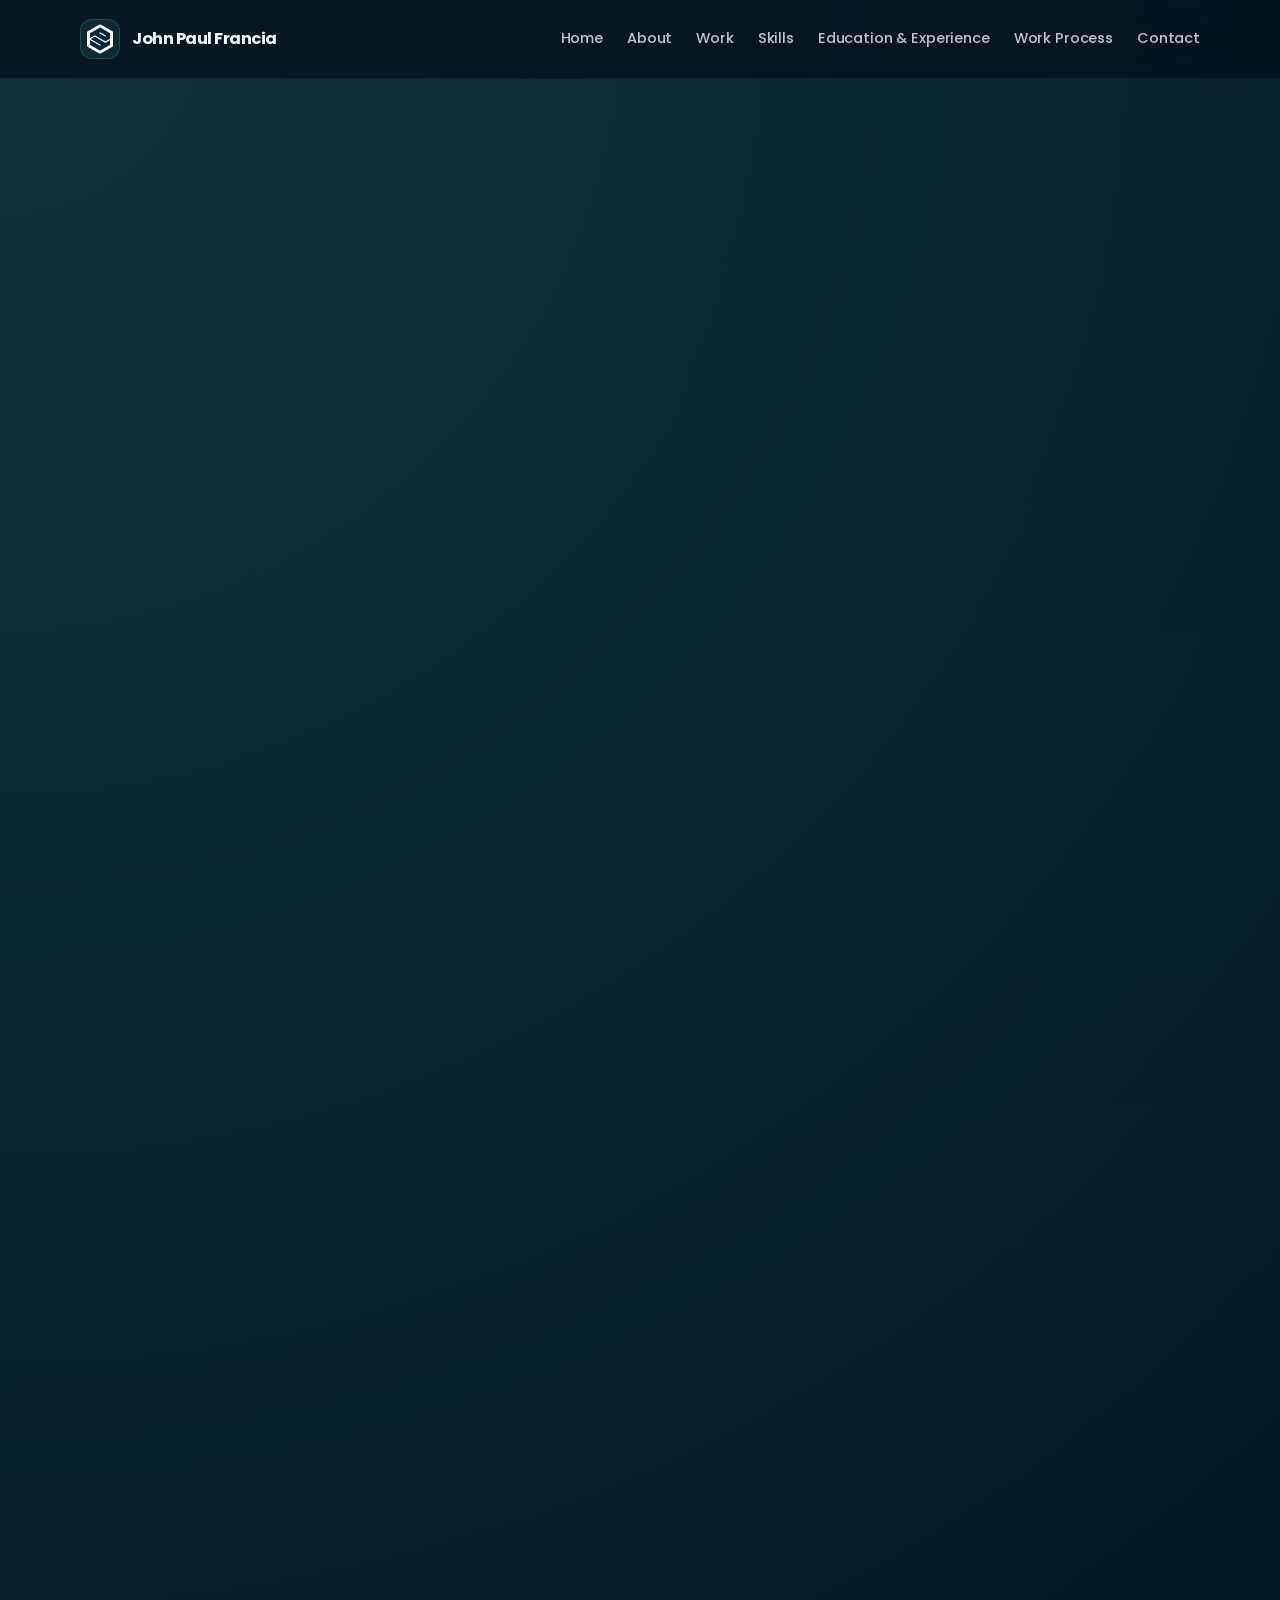
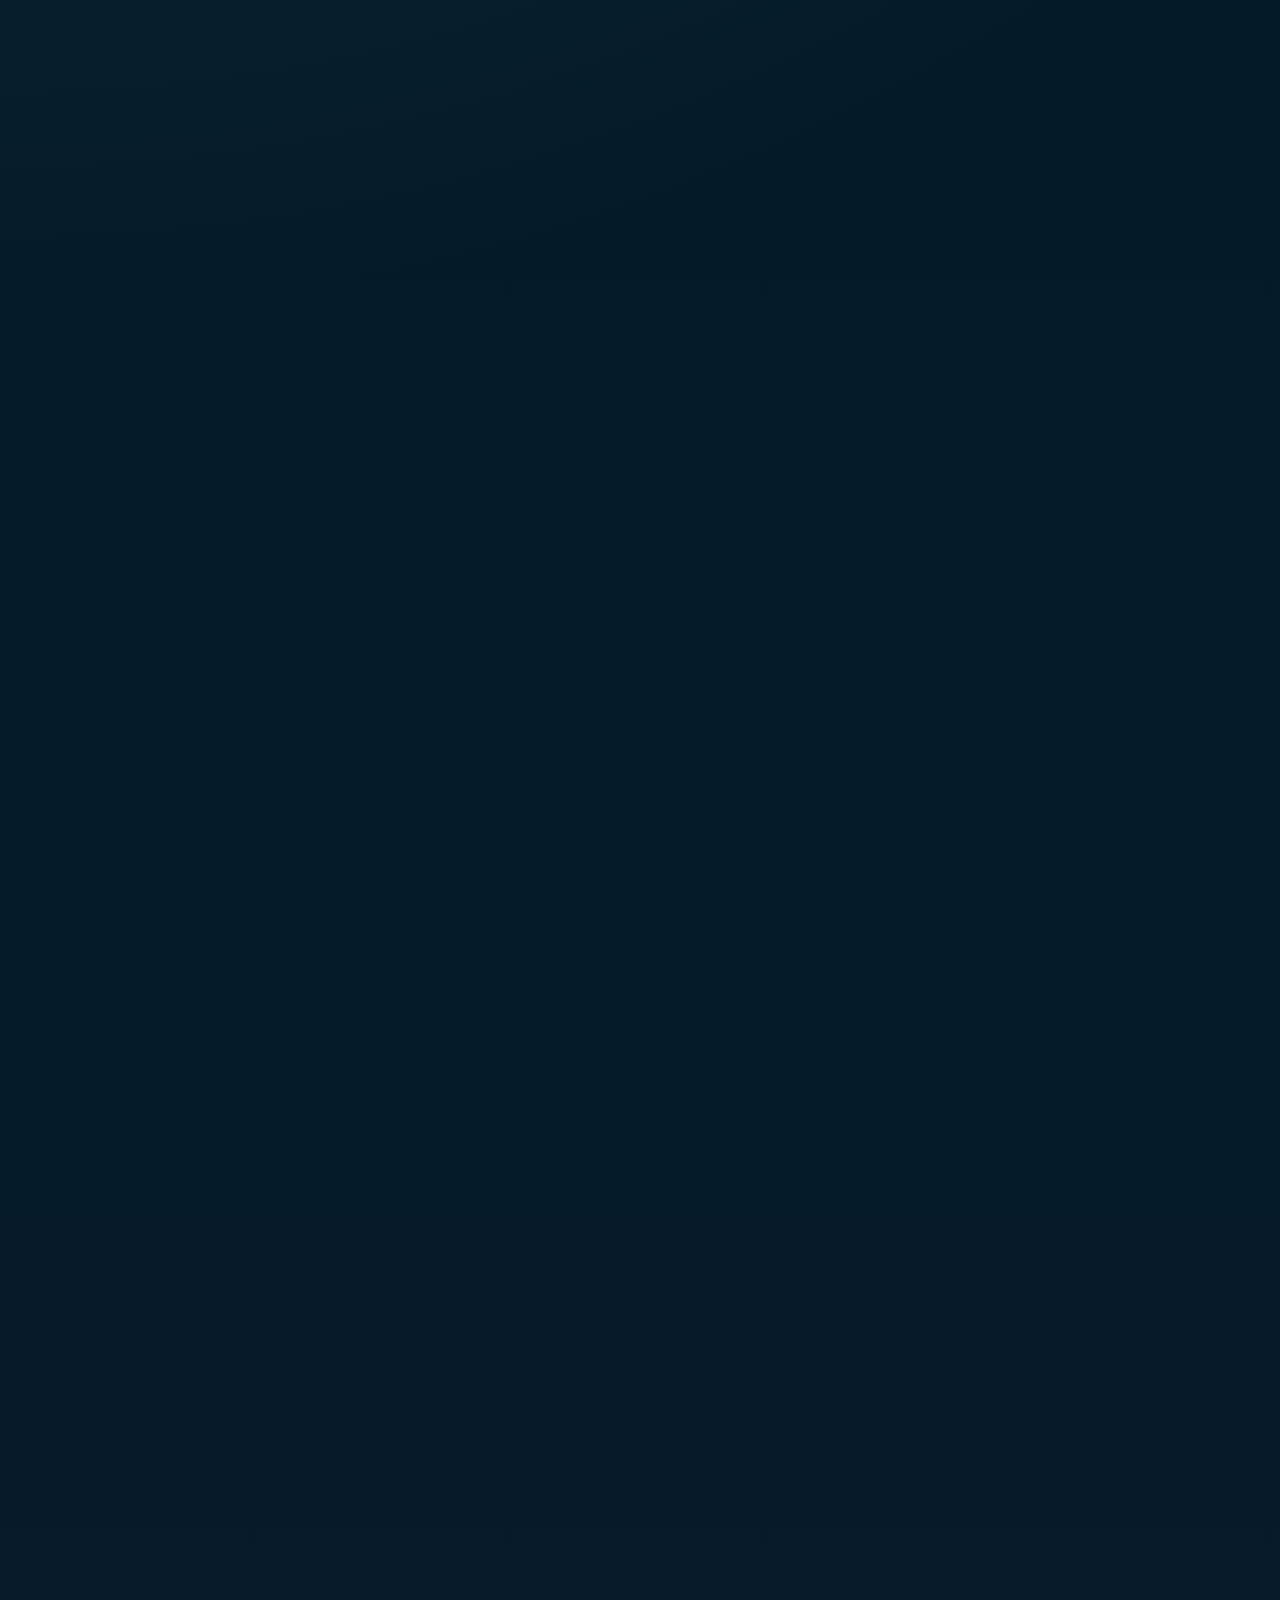
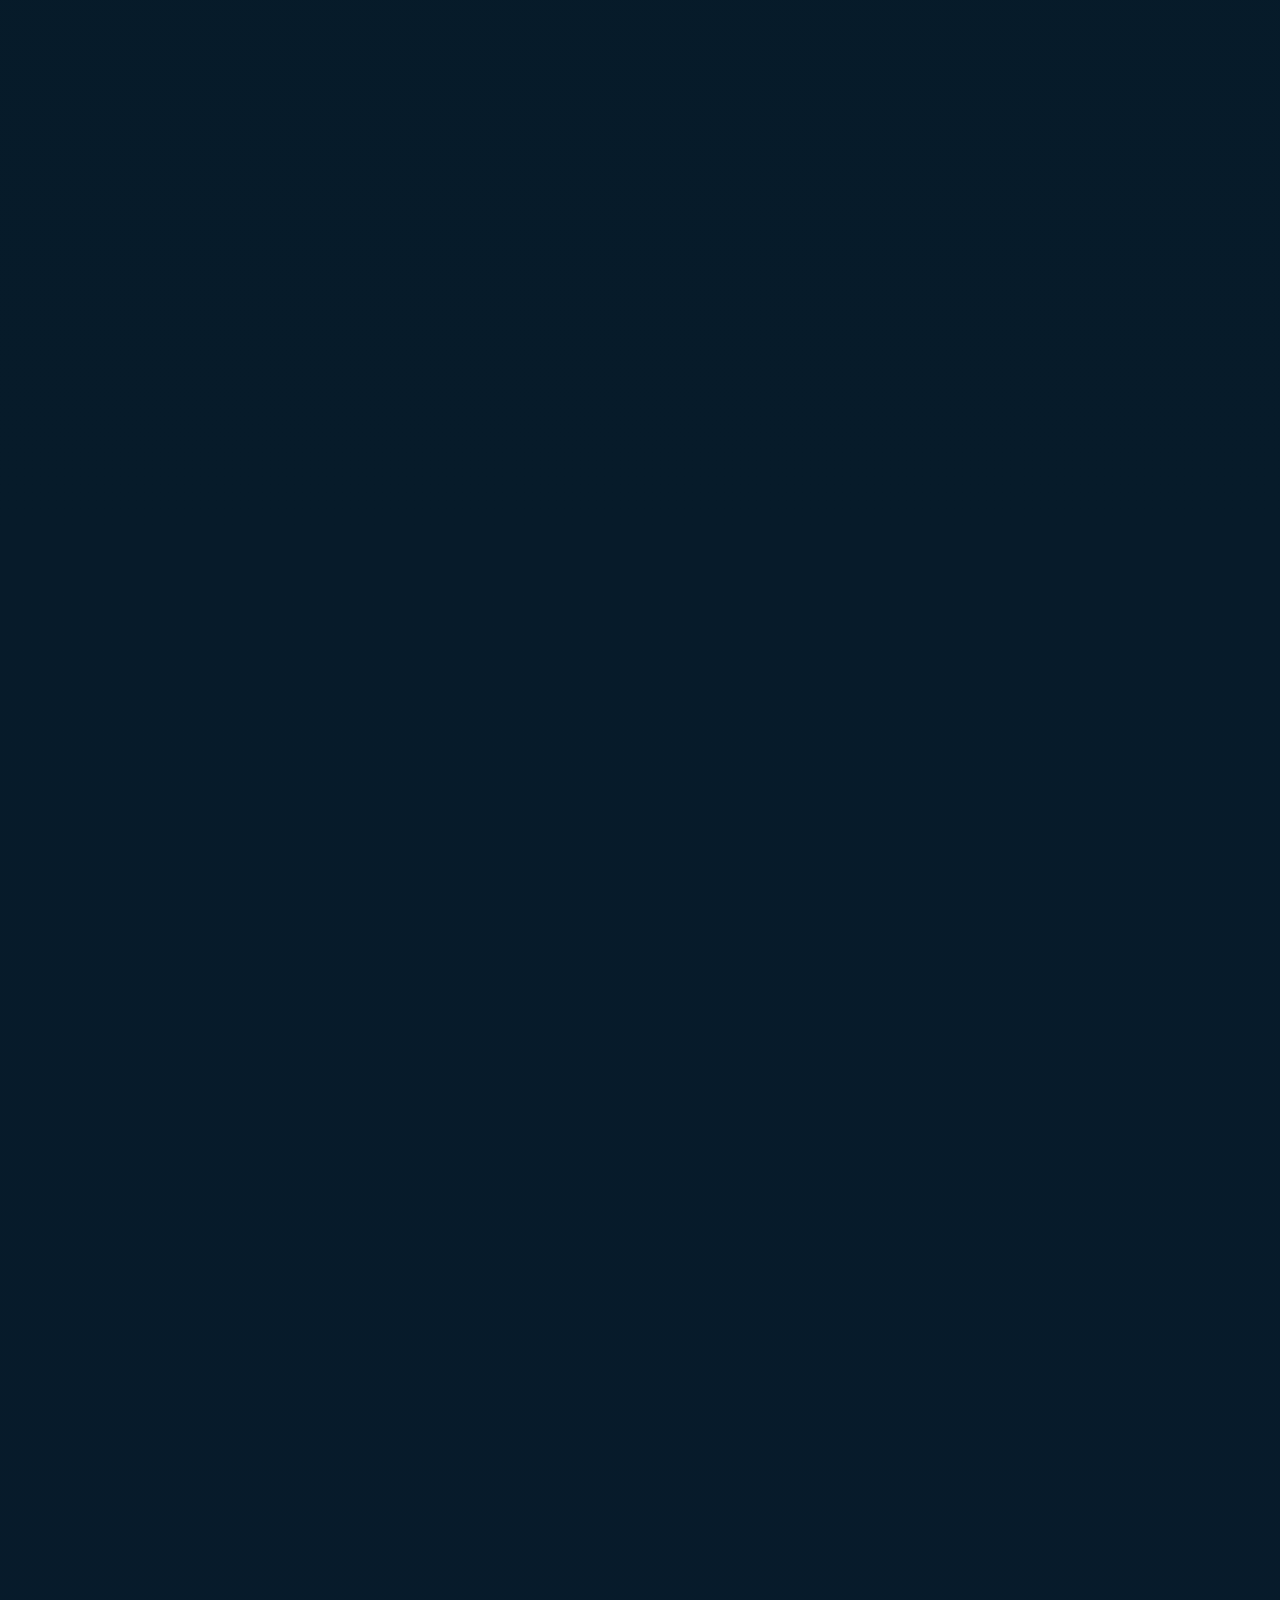
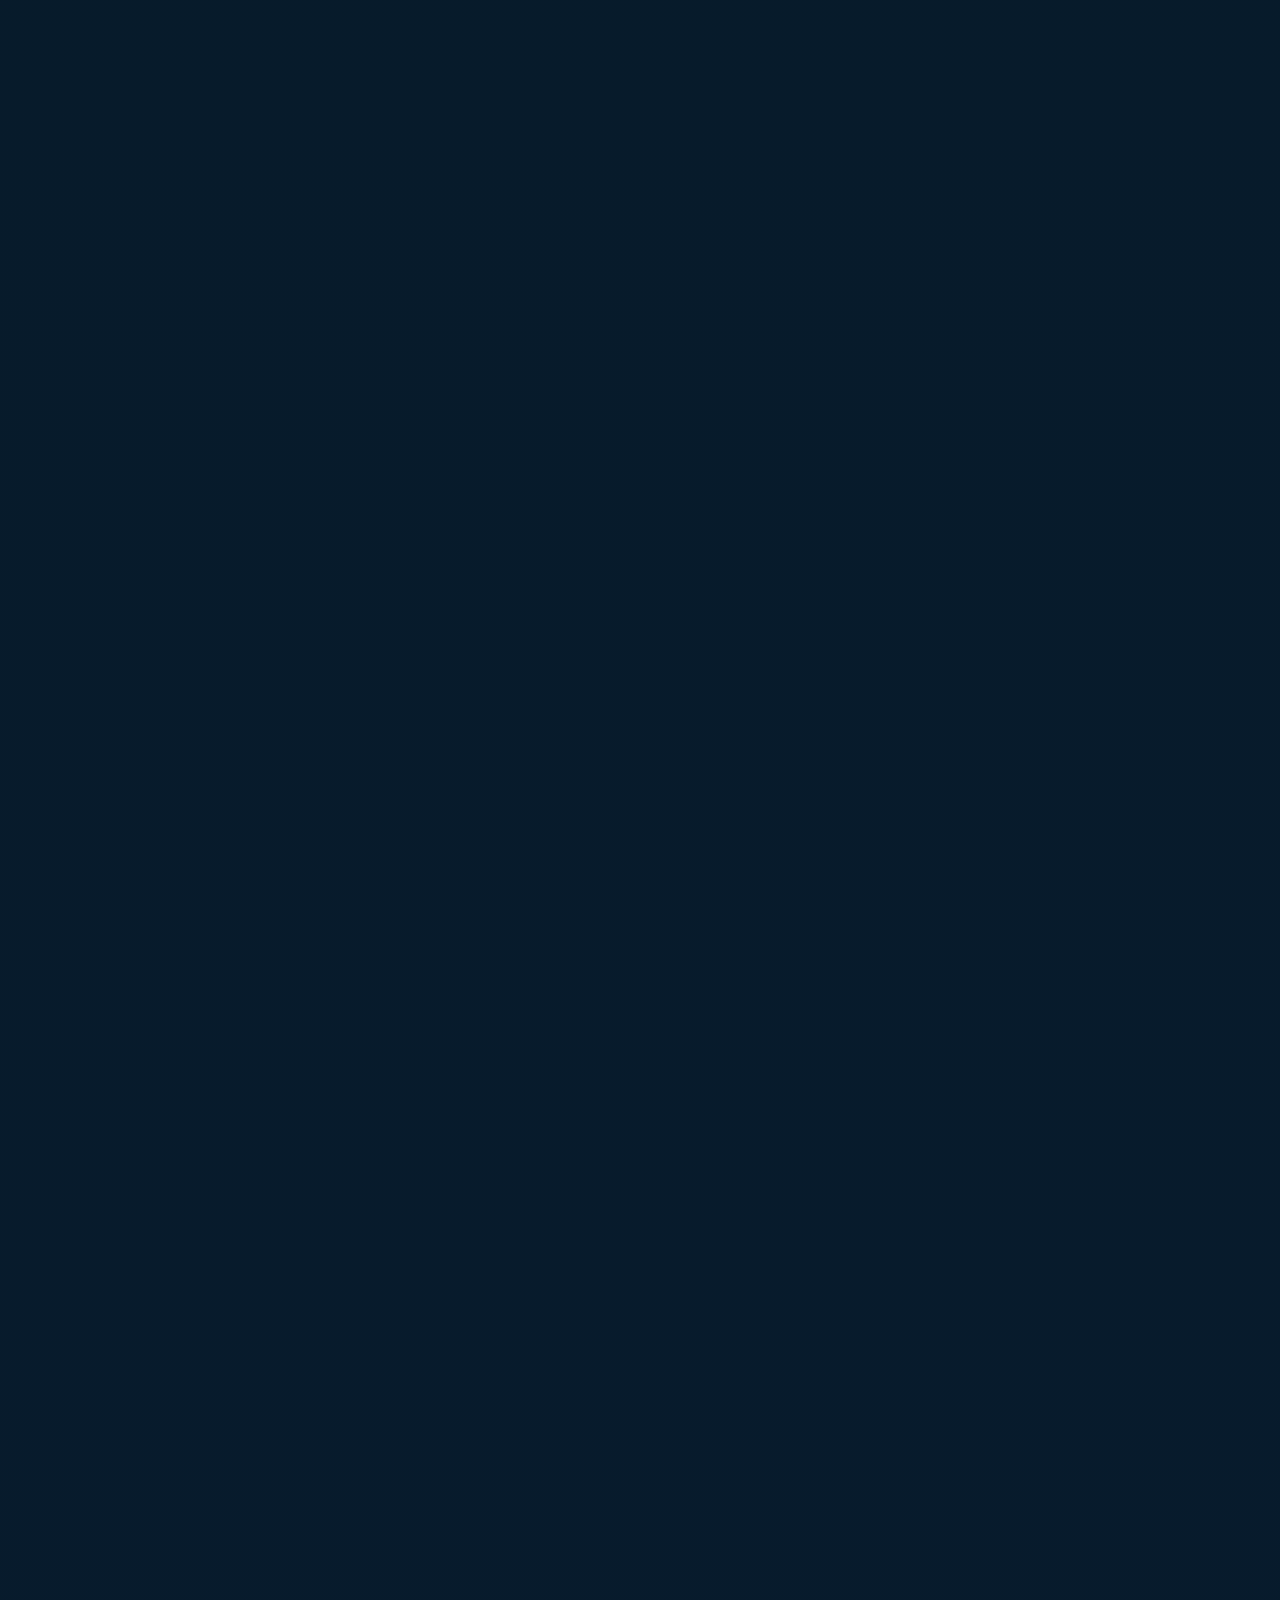
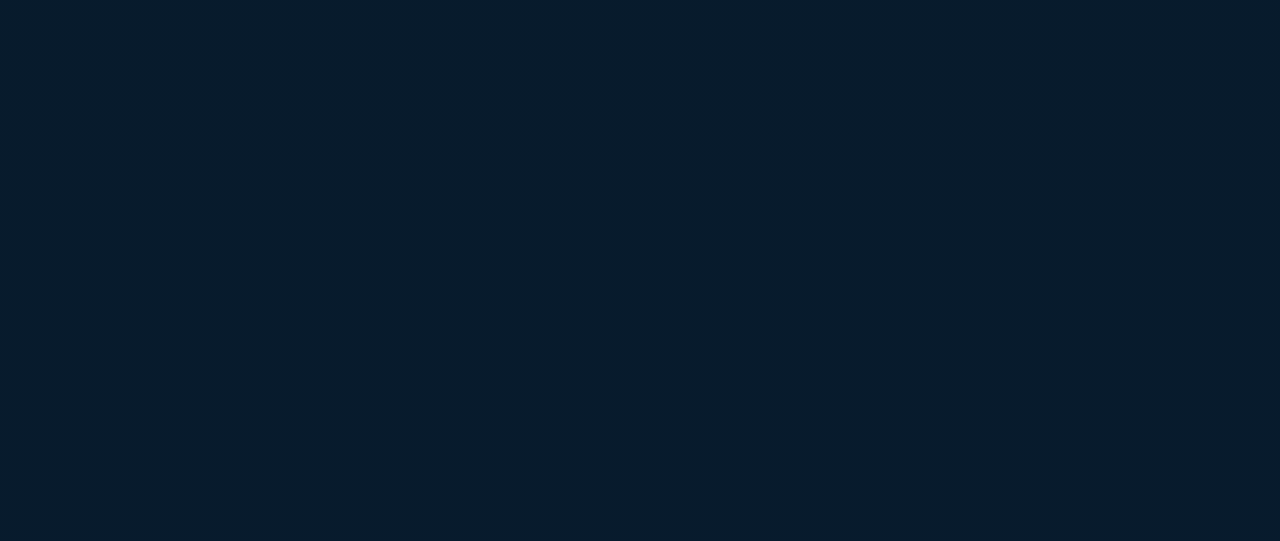
==== commit 2402c0cc: "chann" ====
--- a/index.html
+++ b/index.html
@@ -63,7 +63,7 @@
               <a href="https://mail.google.com/mail/?view=cm&fs=1&to=jconcepcionfrancia@gmail.com&su=Portfolio%20Inquiry" class="button primary" target="_blank" rel="noreferrer">
                 Contact Me
               </a>
-              <a href="John-Paul-Francia-Resume.pdf" class="button secondary" download>Download Resume</a>
+              <a href="John-Paul-Francia-Software-Developer-Resume.pdf" class="button secondary" download>Download Resume</a>
             </div>
 
           </div>
@@ -261,6 +261,7 @@
             <article class="technology-card reveal" data-skill-category="development"><div class="technology-icon java-icon"><i class="bx bxl-java" aria-hidden="true"></i></div><div><h3>Java</h3><p>Application Development</p></div></article>
             <article class="technology-card reveal" data-skill-category="development"><div class="technology-icon html-icon"><i class="bx bxl-html5" aria-hidden="true"></i></div><div><h3>HTML</h3><p>Web Structure</p></div></article>
             <article class="technology-card reveal" data-skill-category="development"><div class="technology-icon css-icon"><i class="bx bxl-css3" aria-hidden="true"></i></div><div><h3>CSS</h3><p>Web Styling</p></div></article>
+            <article class="technology-card reveal" data-skill-category="development"><div class="technology-icon shopify-icon"><i class="bx bx-store-alt" aria-hidden="true"></i></div><div><h3>Shopify</h3><p>E-Commerce Platform</p></div></article>
             <article class="technology-card reveal" data-skill-category="backend"><div class="technology-icon python-icon"><i class="bx bxl-python" aria-hidden="true"></i></div><div><h3>Python</h3><p>Backend & Development</p></div></article>
             <article class="technology-card reveal" data-skill-category="backend"><div class="technology-icon flask-icon"><i class="bx bx-server" aria-hidden="true"></i></div><div><h3>Flask</h3><p>Backend Development</p></div></article>
             <article class="technology-card reveal" data-skill-category="backend"><div class="technology-icon ai-icon"><i class="bx bx-brain" aria-hidden="true"></i></div><div><h3>REST API / API Integration</h3><p>API Development & Integration</p></div></article>
@@ -292,6 +293,19 @@
 
             <div class="certifications-carousel-viewport">
               <div class="certifications-grid">
+                <article class="certification-card reveal" role="button" tabindex="0" data-certificate="images/Udemy - Shopify.jpg" data-certificate-title="Udemy - Shopify">
+                  <div class="certification-image certification-image-five" role="img" aria-label="Udemy Shopify certificate"></div>
+                  <div class="certification-info">
+                    <span class="certification-label">Certification Name</span>
+                    <h3>Shopify E-Commerce</h3>
+                    <span class="certification-label">Issuing Organization</span>
+                    <p class="certification-issuer">Udemy</p>
+                    <span class="certification-label">Date</span>
+                    <p class="certification-date">2025</p>
+                    <a class="credential-link" href="https://www.udemy.com/certificate/UC-935844da-6243-4800-b5fc-911f9b172e58/?utm_campaign=email&utm_medium=email&utm_source=sendgrid.com" target="_blank" rel="noreferrer">View Credential <i class="bx bx-right-arrow-alt" aria-hidden="true"></i></a>
+                  </div>
+                </article>
+
                 <article class="certification-card reveal" role="button" tabindex="0" data-certificate="images/ITS - Python.png" data-certificate-title="ITS - Python">
                   <div class="certification-image certification-image-one" role="img" aria-label="ITS Python certificate"></div>
                   <div class="certification-info">
--- a/style.css
+++ b/style.css
@@ -1143,6 +1143,7 @@
 .next-icon { --technology-color: #f2f7fa; background: rgba(242, 247, 250, 0.14); }
 .typescript-icon { --technology-color: #5b9bd5; background: rgba(91, 155, 213, 0.18); }
 .tailwind-icon { --technology-color: #58c4e7; background: rgba(88, 196, 231, 0.18); }
+.shopify-icon { --technology-color: #95bf47; background: rgba(149, 191, 71, 0.18); }
 .html-icon { --technology-color: #ff7650; background: rgba(255, 118, 80, 0.18); }
 .css-icon { --technology-color: #4ca7e8; background: rgba(76, 167, 232, 0.18); }
 .php-icon { --technology-color: #aeb7f5; background: rgba(174, 183, 245, 0.18); }
@@ -1310,6 +1311,10 @@
   background-position: center;
   background-size: cover;
   background-color: #172235;
+}
+
+.certification-card.visible .certification-image-five {
+  background-image: url("images/Udemy - Shopify.jpg");
 }
 
 .certification-card.visible .certification-image-one {
